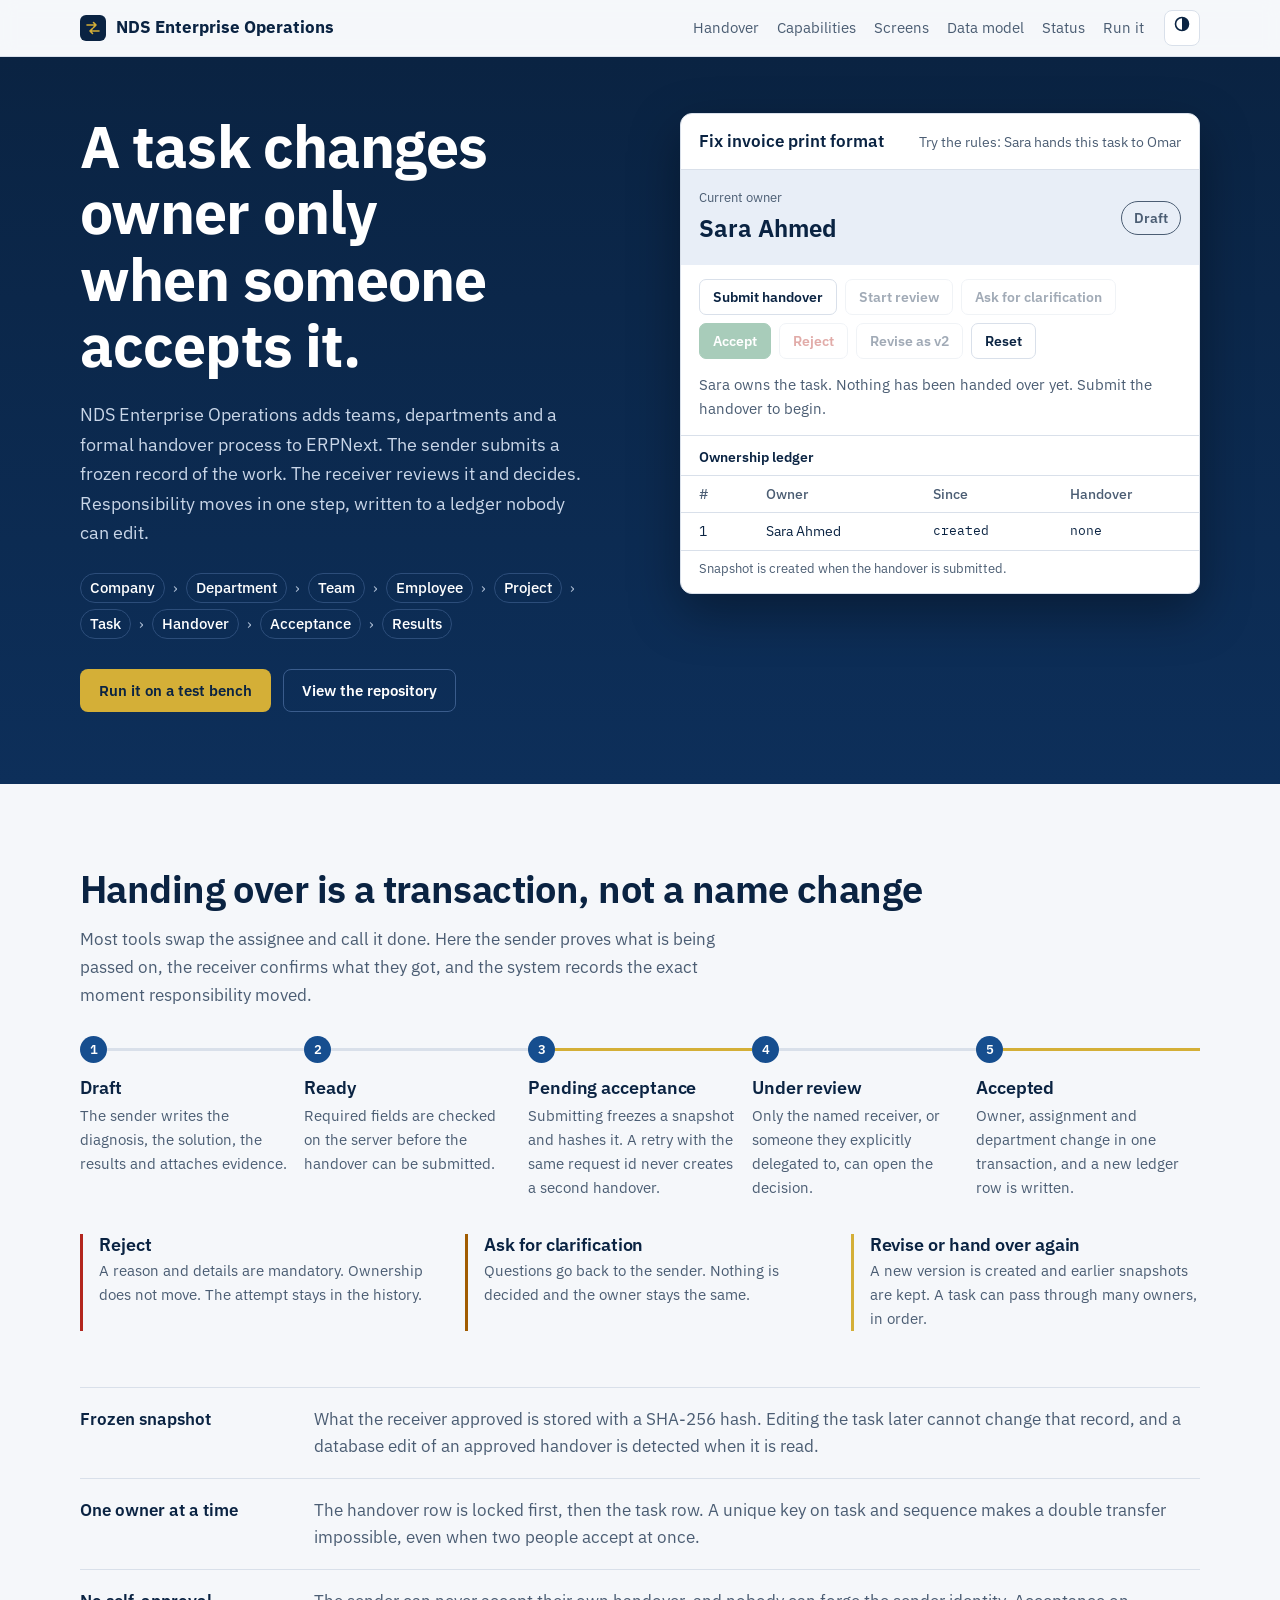
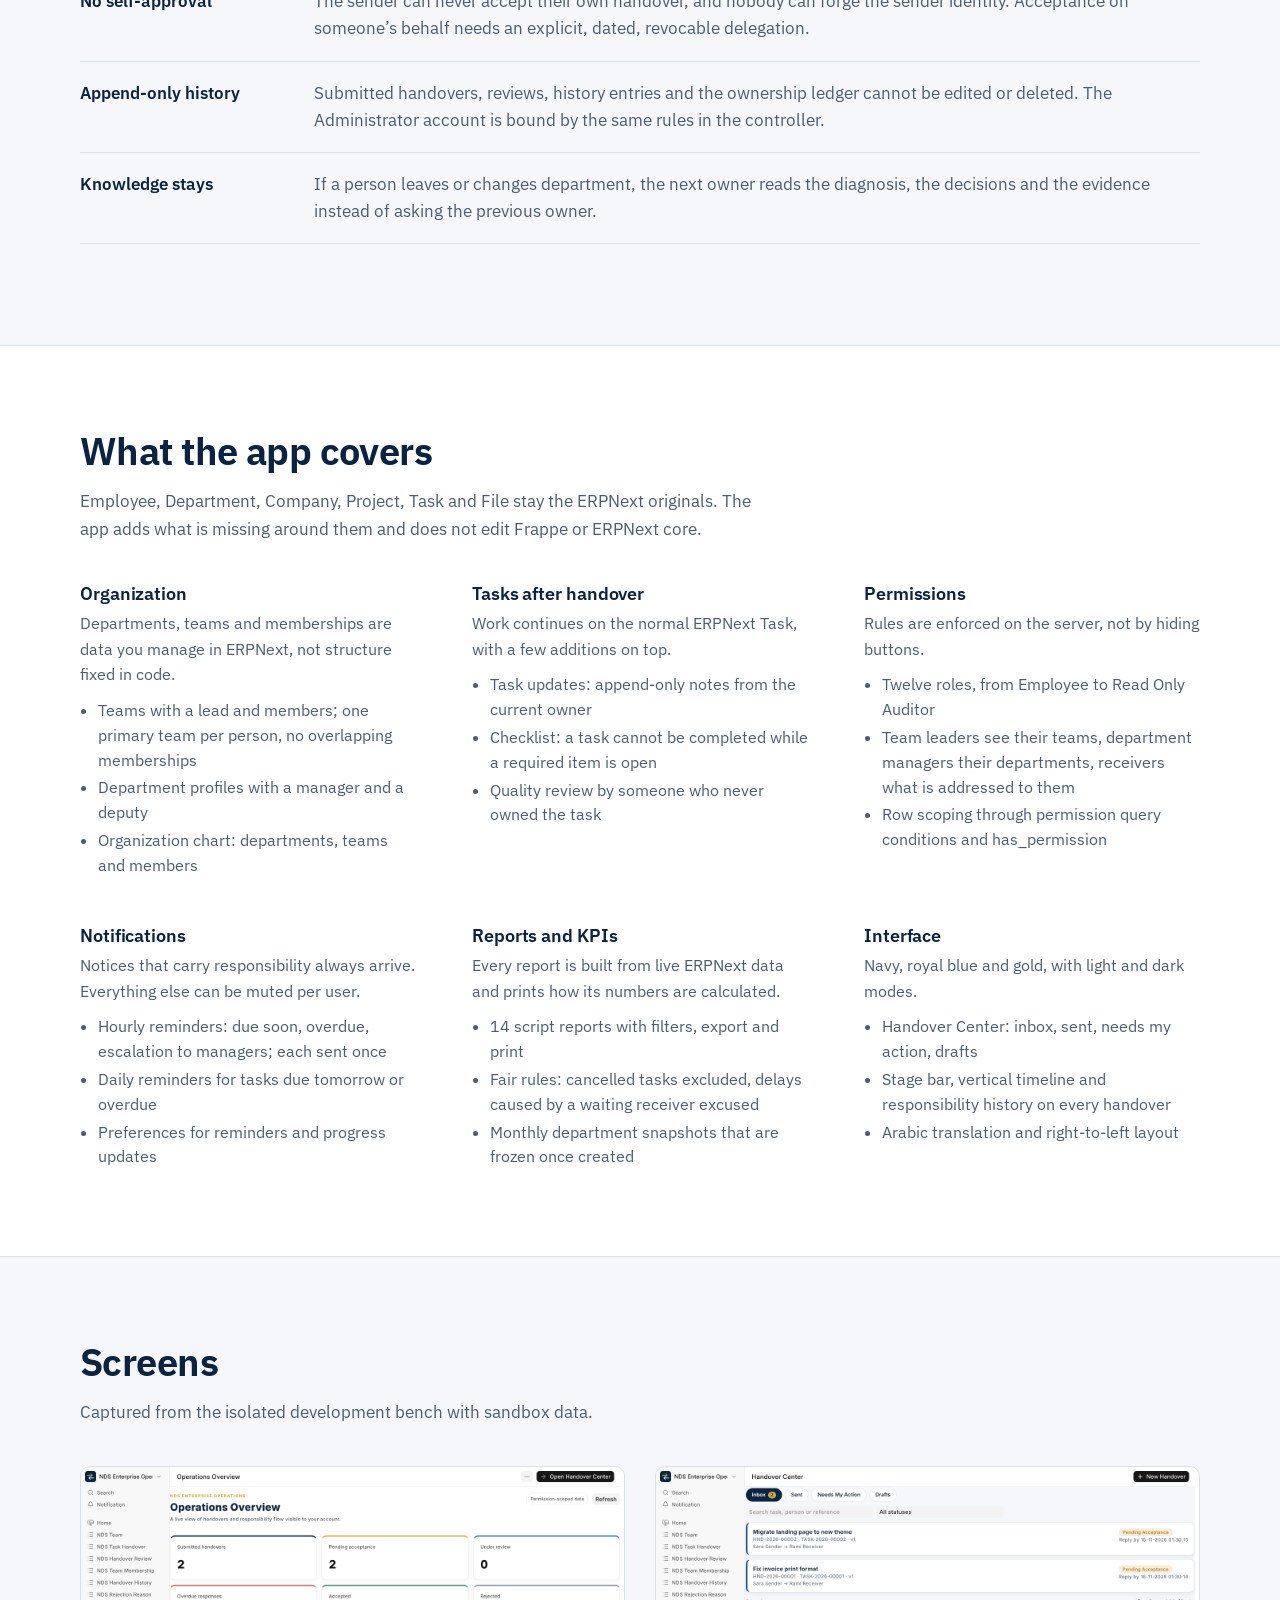
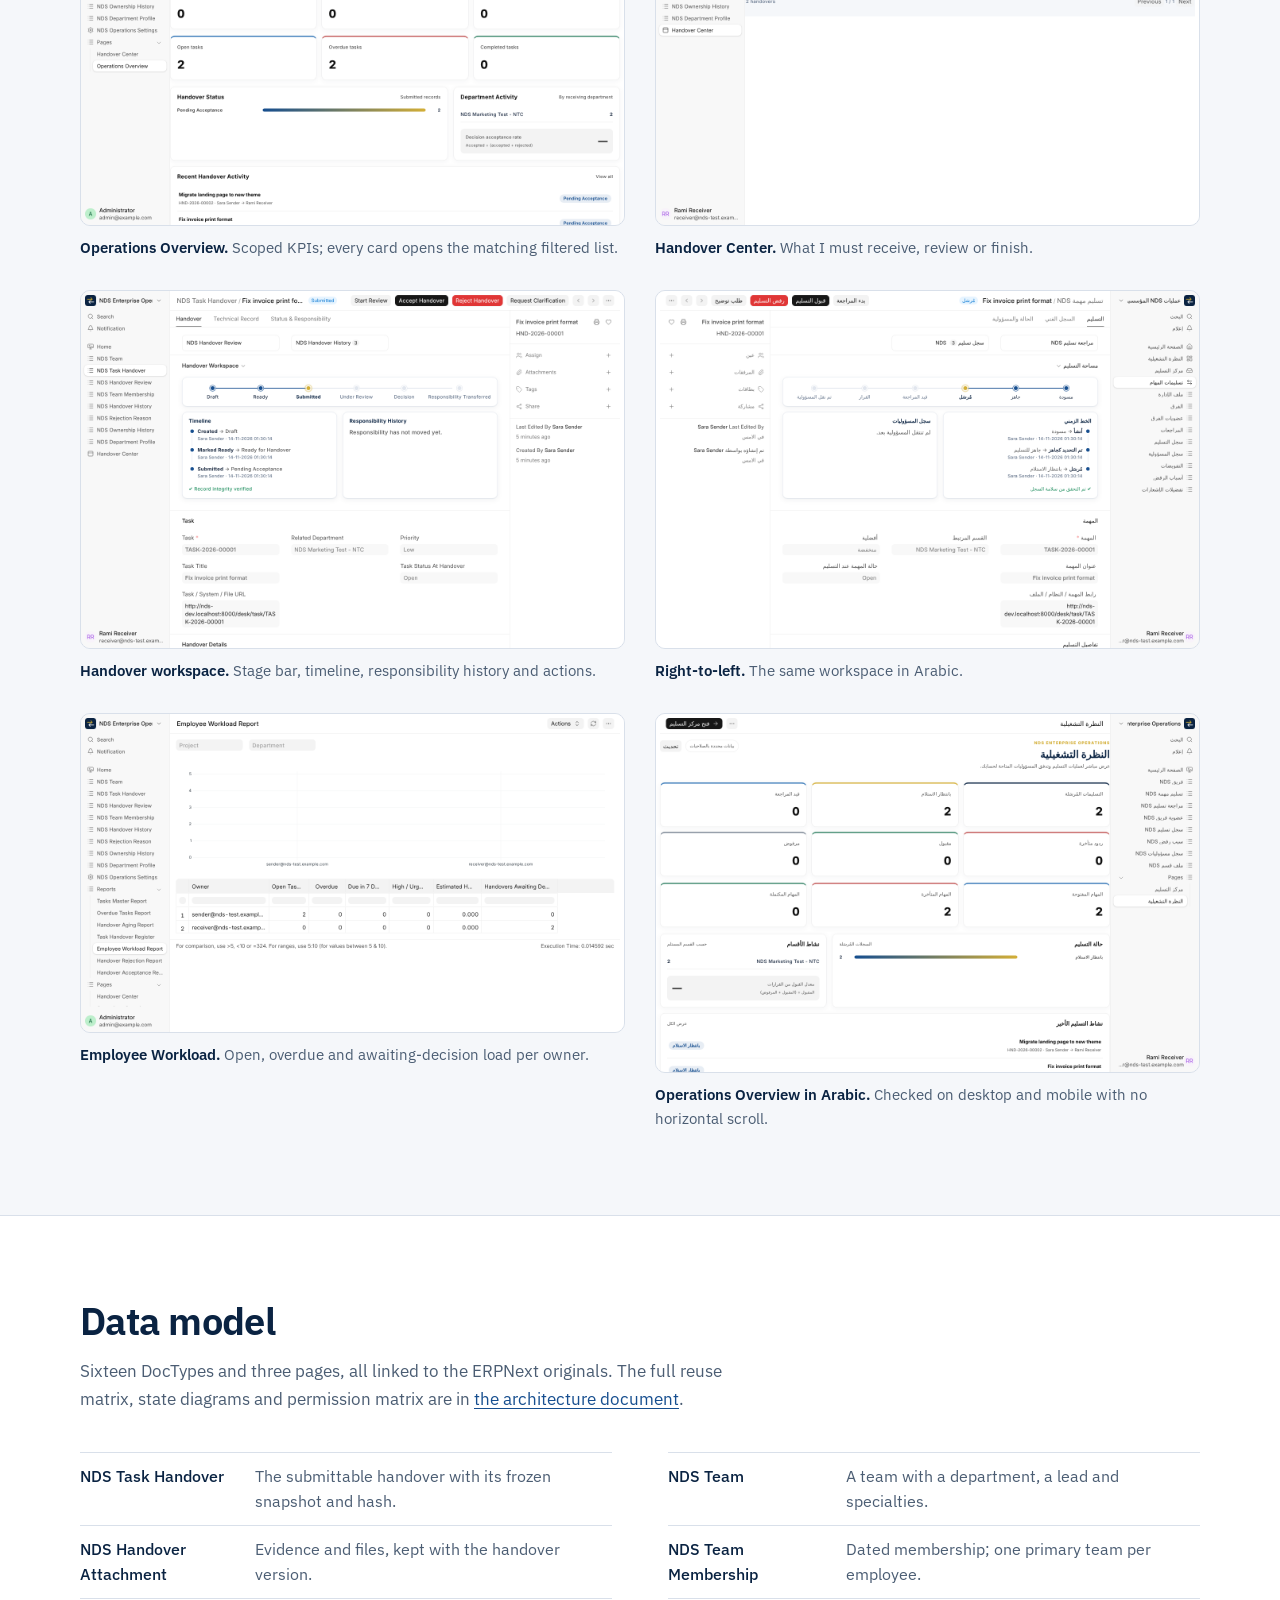
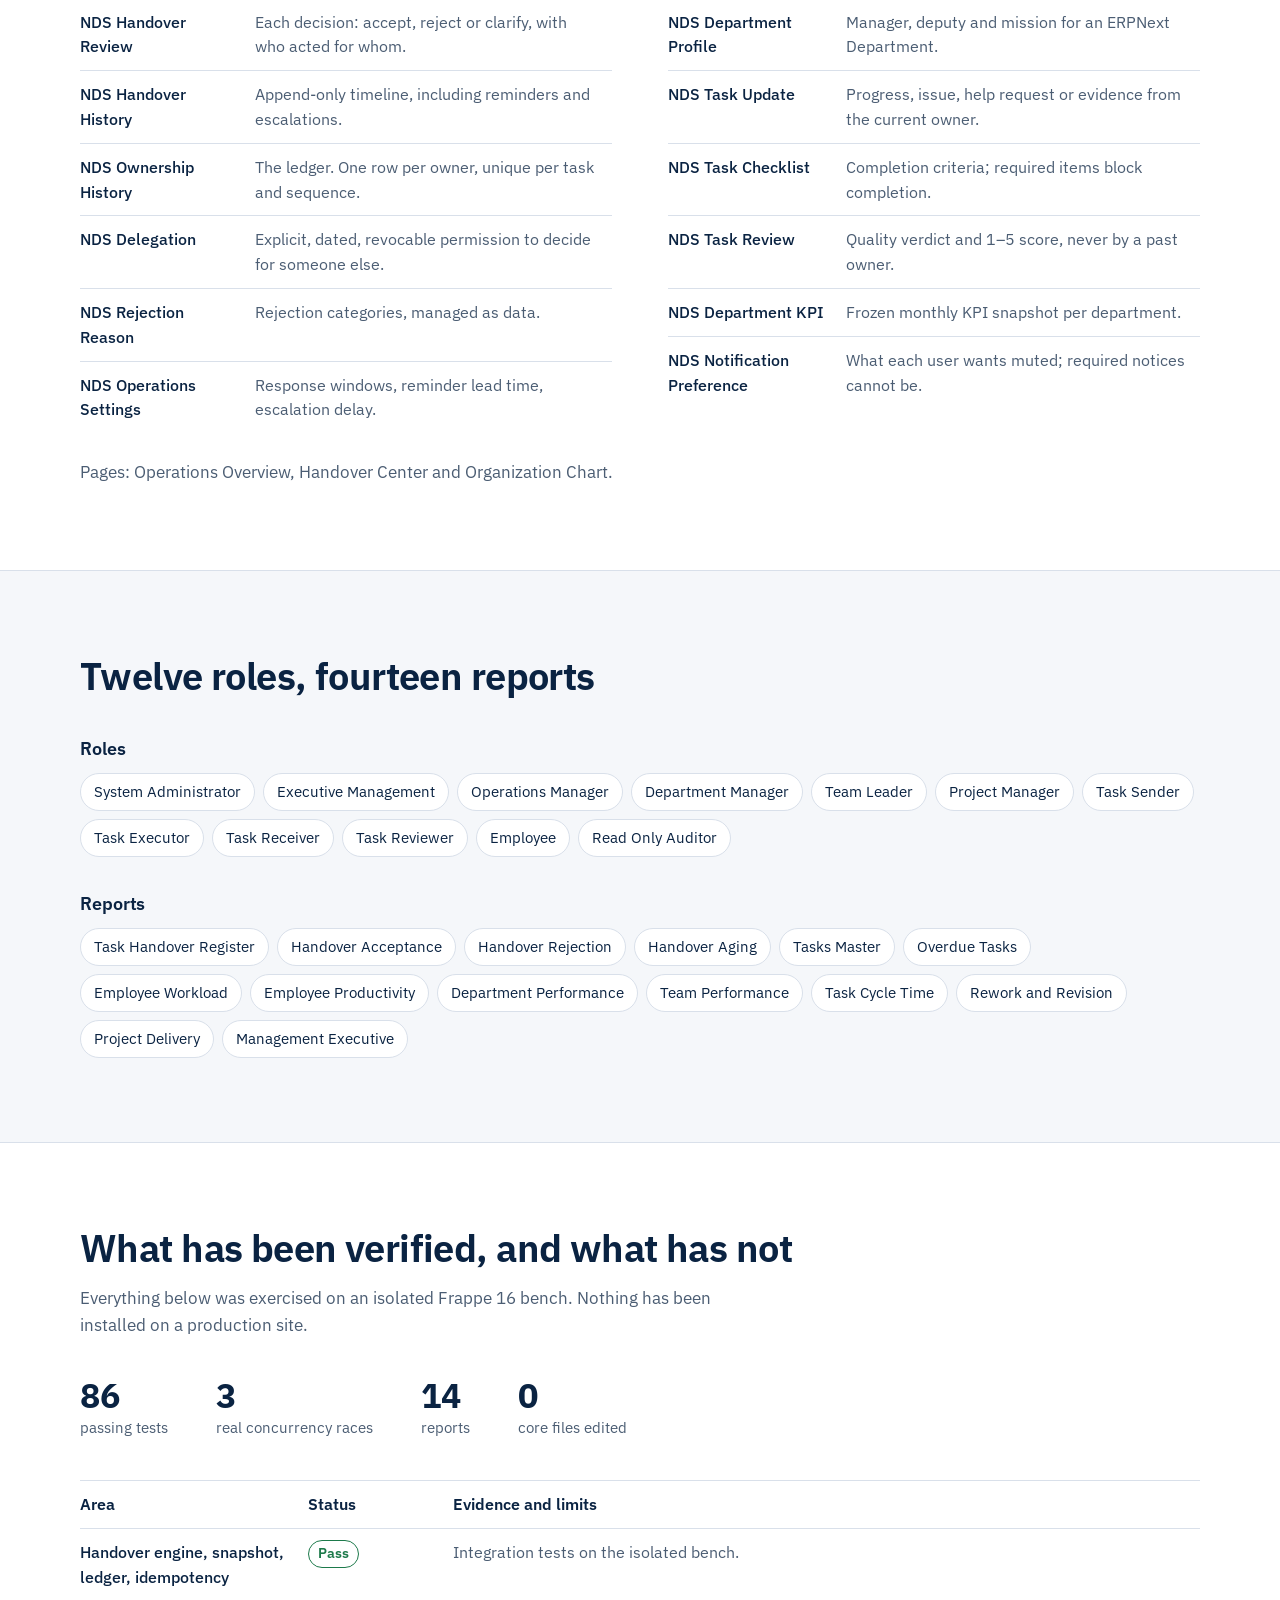
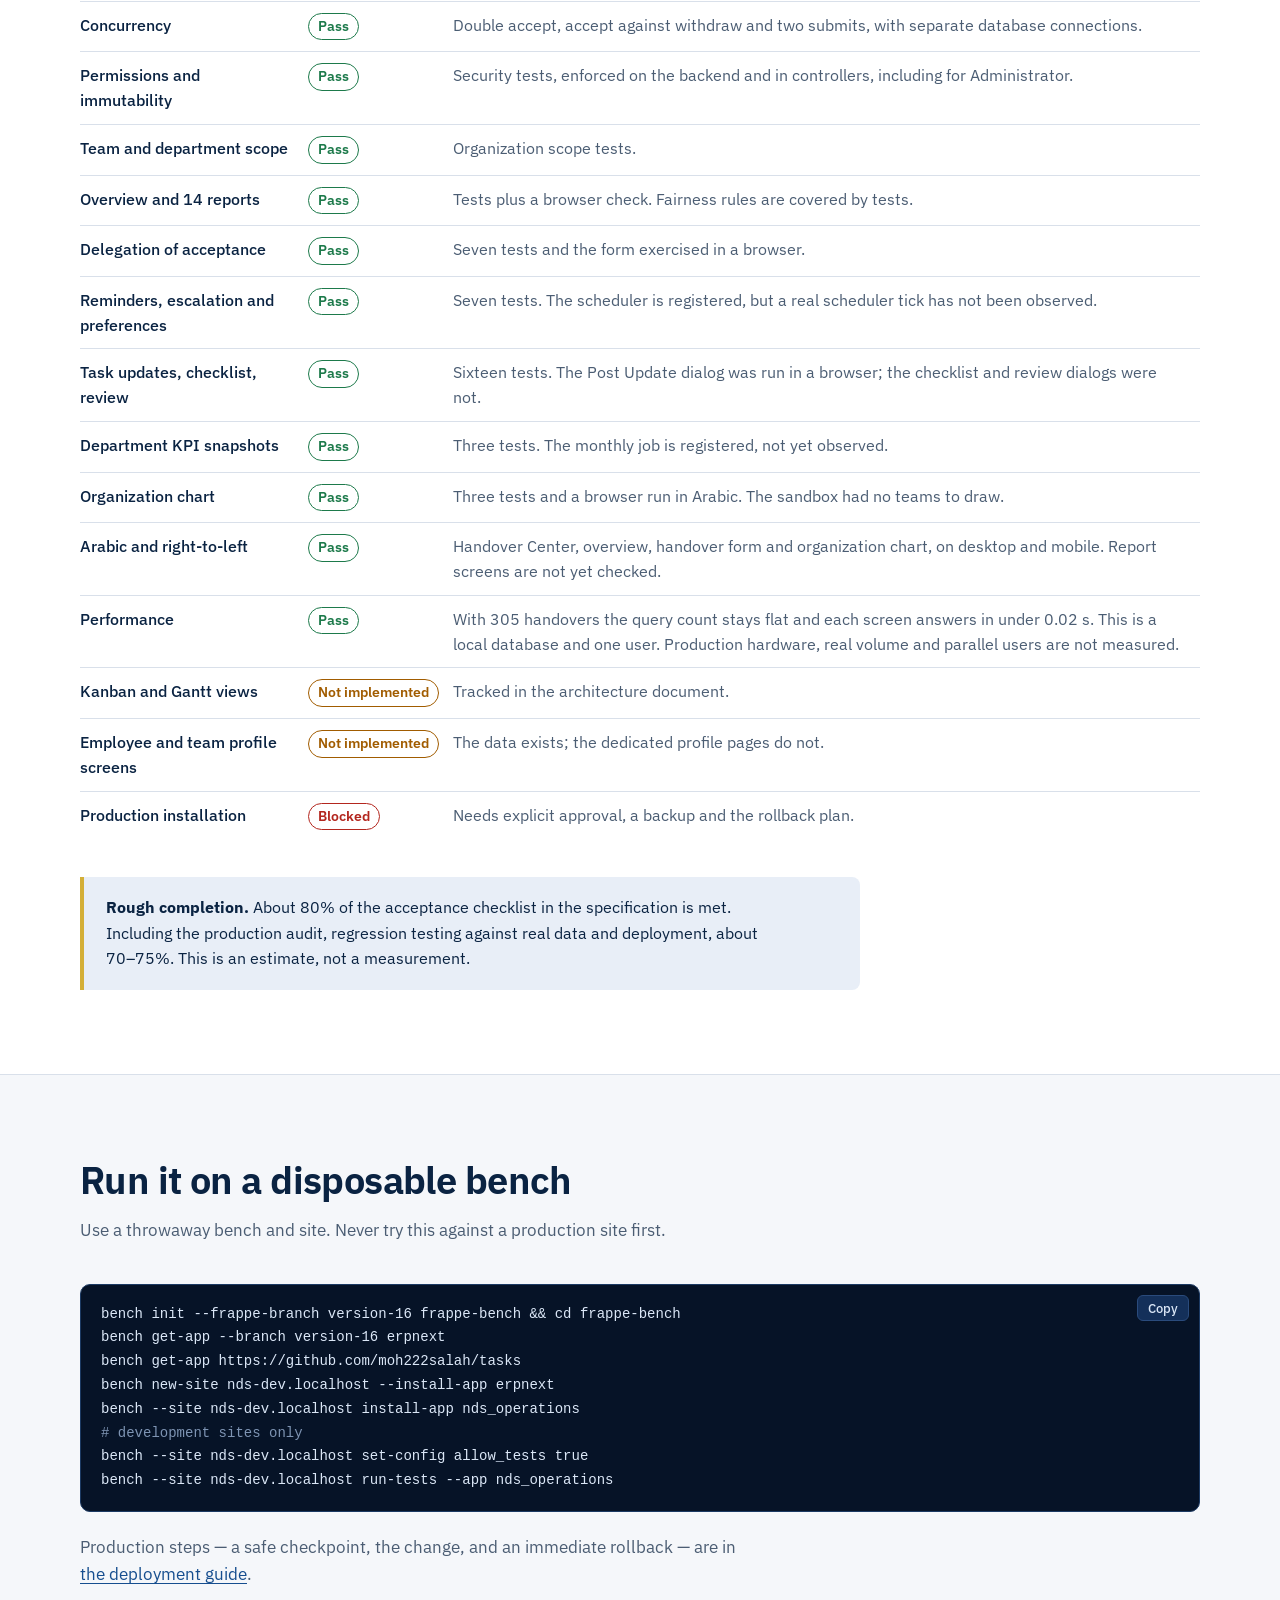
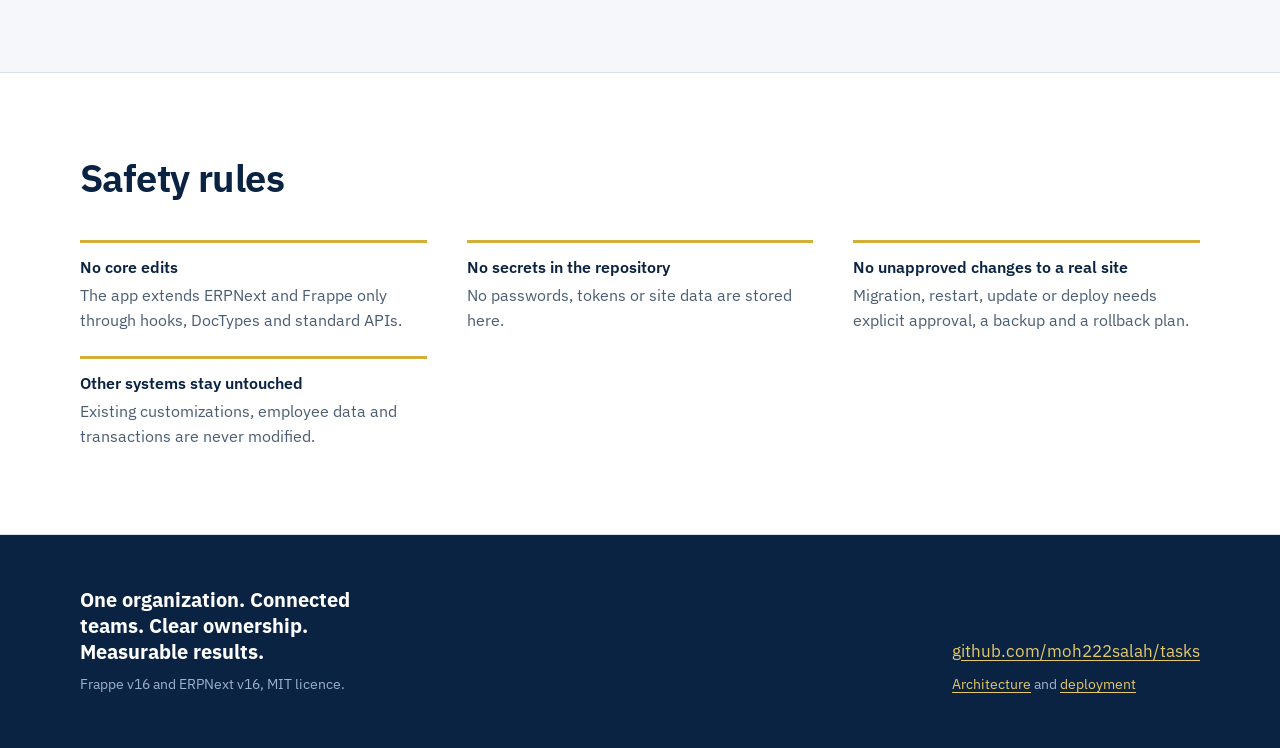
==== overview.html @ d25c35a1 "Rename index.html to overview.html" ====
<!doctype html>
<html lang="en" data-theme="auto">
<head>
<meta charset="utf-8">
<meta name="viewport" content="width=device-width, initial-scale=1">
<title>NDS Enterprise Operations — Task Handover &amp; Acceptance for ERPNext</title>
<meta name="description" content="A Frappe / ERPNext v16 app where a task changes owner only when the receiver accepts a frozen, documented handover. Teams, departments, reports and an append-only ownership ledger.">
<link rel="preconnect" href="https://fonts.googleapis.com">
<link rel="preconnect" href="https://fonts.gstatic.com" crossorigin>
<link href="https://fonts.googleapis.com/css2?family=IBM+Plex+Mono:wght@400;500&family=IBM+Plex+Sans:wght@400;500;600;700&display=swap" rel="stylesheet">
<style>
:root {
	--navy: #0a2342;
	--royal: #164e8f;
	--gold: #d4af37;
	--gold-ink: #7a5f0a;
	--bg: #f5f7fa;
	--surface: #ffffff;
	--ink: #0a2342;
	--muted: #4b5d73;
	--line: #d9e0ea;
	--ok: #1d7a4b;
	--warn: #a15c00;
	--bad: #b3261e;
	--wash: #e8eef7;
	--sans: "IBM Plex Sans", system-ui, -apple-system, "Segoe UI", Roboto, sans-serif;
	--mono: "IBM Plex Mono", ui-monospace, SFMono-Regular, Menlo, monospace;
}
:root[data-theme="dark"] {
	--bg: #07162b;
	--surface: #0d2a4d;
	--ink: #eaf0f8;
	--muted: #a8b7cb;
	--line: #1f3d66;
	--gold-ink: #e6c867;
	--ok: #5fcf95;
	--warn: #f0b45a;
	--bad: #ff8a80;
	--wash: #11335c;
}
@media (prefers-color-scheme: dark) {
	:root:not([data-theme="light"]) {
		--bg: #07162b;
		--surface: #0d2a4d;
		--ink: #eaf0f8;
		--muted: #a8b7cb;
		--line: #1f3d66;
		--gold-ink: #e6c867;
		--ok: #5fcf95;
		--warn: #f0b45a;
		--bad: #ff8a80;
		--wash: #11335c;
	}
}
* { box-sizing: border-box; }
html { scroll-behavior: smooth; }
body {
	margin: 0;
	background: var(--bg);
	color: var(--ink);
	font: 400 17px/1.6 var(--sans);
	-webkit-font-smoothing: antialiased;
}
a { color: var(--royal); text-underline-offset: 3px; }
@media (prefers-color-scheme: dark) { :root:not([data-theme="light"]) a { color: #8db8f0; } }
:root[data-theme="dark"] a { color: #8db8f0; }
:focus-visible { outline: 3px solid var(--gold); outline-offset: 3px; border-radius: 4px; }
.wrap { width: min(1120px, 100% - 32px); margin-inline: auto; }
h1, h2, h3 { line-height: 1.12; margin: 0; letter-spacing: -0.015em; }
h1 { font-size: clamp(2.2rem, 5vw, 3.7rem); font-weight: 700; text-wrap: balance; }
h2, h3 { text-wrap: balance; }
h2 { font-size: clamp(1.7rem, 3.2vw, 2.4rem); font-weight: 650; }
h3 { font-size: 1.15rem; font-weight: 600; letter-spacing: -0.005em; }
p { margin: 0; max-width: 68ch; }

/* top bar */
.top { position: sticky; top: 0; z-index: 20; background: color-mix(in srgb, var(--bg) 88%, transparent); backdrop-filter: blur(8px); border-bottom: 1px solid var(--line); }
.top .wrap { display: flex; align-items: center; gap: 20px; height: 56px; }
.brand { font-weight: 700; color: var(--ink); text-decoration: none; display: flex; align-items: center; gap: 10px; white-space: nowrap; }
.mark { width: 26px; height: 26px; border-radius: 6px; background: var(--navy); display: grid; place-items: center; }
.mark svg { width: 16px; height: 16px; }
nav { display: flex; gap: 18px; margin-inline-start: auto; font-size: 15px; overflow-x: auto; scrollbar-width: none; }
nav a { color: var(--muted); text-decoration: none; white-space: nowrap; padding: 6px 0; }
nav a:hover { color: var(--ink); }
.iconbtn { border: 1px solid var(--line); background: var(--surface); color: var(--ink); width: 36px; height: 36px; border-radius: 8px; cursor: pointer; font: inherit; flex: none; }

/* hero */
.hero { padding: 56px 0 72px; background: linear-gradient(180deg, var(--navy), #0d2f5a 100%); color: #eaf0f8; }
.hero .grid { display: grid; grid-template-columns: minmax(0, 1fr) minmax(0, 520px); gap: 48px; align-items: start; }
.hero h1 { color: #fff; max-width: 15ch; }
.hero p.lead { margin-top: 22px; font-size: 1.15rem; color: #c9d6e8; max-width: 46ch; }
.hero .chain { margin-top: 26px; font-size: 15px; color: #a9bad1; display: flex; flex-wrap: wrap; gap: 6px 8px; align-items: center; }
.hero .chain b { font-weight: 500; color: #fff; padding: 2px 9px; border: 1px solid #2c4d7a; border-radius: 999px; }
.cta { margin-top: 30px; display: flex; flex-wrap: wrap; gap: 12px; }
.btn { display: inline-flex; align-items: center; gap: 8px; padding: 11px 18px; border-radius: 8px; font: 600 15px var(--sans); text-decoration: none; border: 1px solid transparent; cursor: pointer; }
.btn.gold { background: var(--gold); color: var(--navy); }
.btn.gold:hover { background: #e2bf4d; }
.btn.ghost { color: #fff; border-color: #3a5c8c; background: transparent; }
.btn.ghost:hover { background: #12345f; }

/* interactive ledger */
.demo { background: var(--surface); color: var(--ink); border-radius: 12px; border: 1px solid var(--line); box-shadow: 0 18px 50px rgba(0, 0, 0, .35); overflow: hidden; }
.demo header { padding: 14px 18px; border-bottom: 1px solid var(--line); display: flex; justify-content: space-between; gap: 12px; align-items: baseline; flex-wrap: wrap; }
.demo header b { font-weight: 600; }
.demo header span { color: var(--muted); font-size: 14px; }
.owner { padding: 18px; display: flex; align-items: center; justify-content: space-between; gap: 16px; background: var(--wash); }
.owner small { display: block; color: var(--muted); font-size: 13px; }
.owner strong { font-size: 1.5rem; font-weight: 650; display: block; }
.owner.moved strong { animation: handoff 1.1s ease-out; }
@keyframes handoff { 0% { color: var(--gold-ink); transform: translateX(10px); opacity: .2; } 100% { transform: none; opacity: 1; } }
.state { font-size: 14px; font-weight: 600; padding: 5px 12px; border-radius: 999px; border: 1px solid currentColor; white-space: nowrap; }
.state.s-draft { color: var(--muted); }
.state.s-pending, .state.s-review, .state.s-clar { color: var(--warn); }
.state.s-accepted { color: var(--ok); }
.state.s-rejected { color: var(--bad); }
.actions { padding: 14px 18px 4px; display: flex; flex-wrap: wrap; gap: 8px; }
.actions button { font: 600 14px var(--sans); padding: 8px 13px; border-radius: 7px; border: 1px solid var(--line); background: var(--surface); color: var(--ink); cursor: pointer; }
.actions button:hover:not(:disabled) { border-color: var(--royal); }
.actions button:disabled { opacity: .38; cursor: not-allowed; }
.actions button.accept { background: var(--ok); border-color: var(--ok); color: #fff; }
.actions button.reject { color: var(--bad); }
.confirm { padding: 4px 18px 0; font-size: 14px; color: var(--muted); display: none; }
.confirm.on { display: block; }
.confirm label { display: block; padding: 2px 0; cursor: pointer; }
.say { padding: 10px 18px 14px; min-height: 3.6em; font-size: 15px; color: var(--muted); }
.say b { color: var(--ink); font-weight: 600; }
.ledger { width: 100%; border-collapse: collapse; font-size: 14px; }
.ledger caption { text-align: start; padding: 10px 18px 6px; font-weight: 600; font-size: 14px; border-top: 1px solid var(--line); }
.ledger th, .ledger td { text-align: start; padding: 7px 18px; border-top: 1px solid var(--line); }
.ledger th { font-weight: 500; color: var(--muted); }
.ledger td.m { font-family: var(--mono); font-size: 13px; }
.ledger tr.new td { background: color-mix(in srgb, var(--gold) 22%, transparent); }
.hash { padding: 8px 18px 14px; font-size: 13px; color: var(--muted); border-top: 1px solid var(--line); }
.hash code { font-family: var(--mono); color: var(--ink); }

/* sections */
section { padding: 84px 0; }
section.alt { background: var(--surface); border-block: 1px solid var(--line); }
.head { display: grid; gap: 14px; margin-bottom: 40px; }
.head p { color: var(--muted); font-size: 1.08rem; }

/* lifecycle */
.flow { display: grid; grid-template-columns: repeat(5, 1fr); gap: 0; counter-reset: s; margin: 0; padding: 0; list-style: none; }
.flow li { position: relative; padding: 18px 14px 0 0; border-top: 3px solid var(--line); }
.flow li::before { counter-increment: s; content: counter(s); position: absolute; top: -15px; inset-inline-start: 0; width: 27px; height: 27px; border-radius: 50%; background: var(--royal); color: #fff; font: 600 13px/27px var(--sans); text-align: center; }
.flow li.done { border-top-color: var(--gold); }
.flow li h3 { margin-top: 8px; }
.flow li p { color: var(--muted); font-size: 15px; margin-top: 6px; }
.returns { margin-top: 34px; display: grid; grid-template-columns: repeat(auto-fit, minmax(240px, 1fr)); gap: 18px 36px; }
.returns div { border-inline-start: 3px solid var(--line); padding-inline-start: 16px; }
.returns div.r { border-color: var(--bad); }
.returns div.c { border-color: var(--warn); }
.returns div.o { border-color: var(--gold); }
.returns p { color: var(--muted); font-size: 15px; margin-top: 4px; }

.rules { margin-top: 56px; display: grid; gap: 0; }
.rules div { display: grid; grid-template-columns: 210px 1fr; gap: 24px; padding: 18px 0; border-top: 1px solid var(--line); }
.rules div:last-child { border-bottom: 1px solid var(--line); }
.rules dt { font-weight: 600; }
.rules dd { margin: 0; color: var(--muted); }

/* capabilities */
.caps { display: grid; grid-template-columns: repeat(auto-fit, minmax(300px, 1fr)); gap: 44px 56px; }
.caps h3 { margin-bottom: 8px; }
.caps p { color: var(--muted); font-size: 16px; }
.caps ul { margin: 10px 0 0; padding-inline-start: 18px; color: var(--muted); font-size: 15.5px; }
.caps li { margin: 3px 0; }

/* screens */
.shots { display: grid; grid-template-columns: repeat(2, 1fr); gap: 30px; }
.shots figure { margin: 0; }
.shots img { width: 100%; height: auto; display: block; border: 1px solid var(--line); border-radius: 10px; background: var(--surface); }
.shots figcaption { margin-top: 10px; font-size: 15px; color: var(--muted); }
.shots figcaption b { color: var(--ink); font-weight: 600; }

/* tables */
.tbl { width: 100%; border-collapse: collapse; font-size: 15.5px; }
.tbl th, .tbl td { text-align: start; padding: 11px 14px 11px 0; border-top: 1px solid var(--line); vertical-align: top; }
.tbl th { font-weight: 600; white-space: nowrap; }
.tbl td { color: var(--muted); }
.tbl td:first-child { color: var(--ink); font-weight: 500; }
.tbl code, code.i { font-family: var(--mono); font-size: 13.5px; background: var(--wash); padding: 1px 6px; border-radius: 4px; color: var(--ink); }
.cols { columns: 2 340px; column-gap: 56px; }
.cols .tbl { break-inside: auto; }
.tag { font-weight: 600; font-size: 13.5px; padding: 2px 9px; border-radius: 999px; border: 1px solid currentColor; white-space: nowrap; display: inline-block; }
.tag.pass { color: var(--ok); }
.tag.no { color: var(--warn); }
.tag.blk { color: var(--bad); }

.pills { display: flex; flex-wrap: wrap; gap: 8px; margin: 0; padding: 0; list-style: none; }
.pills li { padding: 6px 13px; border: 1px solid var(--line); border-radius: 999px; background: var(--surface); font-size: 15px; }
section.alt .pills li { background: var(--bg); }

.figures { display: flex; flex-wrap: wrap; gap: 14px 48px; margin: 0 0 40px; }
.figures div { display: grid; }
.figures b { font-size: 2.1rem; line-height: 1; font-weight: 700; }
.figures span { color: var(--muted); font-size: 15px; margin-top: 4px; }

.honest { margin-top: 36px; padding: 18px 22px; border-inline-start: 4px solid var(--gold); background: var(--wash); border-radius: 0 8px 8px 0; max-width: 78ch; }
.honest p { font-size: 16px; }
.honest ul { margin: 8px 0 0; padding-inline-start: 20px; color: var(--muted); font-size: 15.5px; }

/* code */
.code { position: relative; background: #061327; color: #dbe7f7; border-radius: 10px; padding: 18px 20px; overflow-x: auto; font: 400 14px/1.7 var(--mono); border: 1px solid #1c3a63; }
.code pre { margin: 0; }
.code .cm { color: #7e94b3; }
.copy { position: absolute; top: 10px; inset-inline-end: 10px; font: 500 12.5px var(--sans); color: #dbe7f7; background: #14305a; border: 1px solid #2a4b7c; border-radius: 6px; padding: 4px 10px; cursor: pointer; }

.safety { display: grid; grid-template-columns: repeat(auto-fit, minmax(260px, 1fr)); gap: 22px 40px; margin: 0; padding: 0; list-style: none; }
.safety li { padding-top: 12px; border-top: 3px solid var(--gold); color: var(--muted); font-size: 16px; }
.safety b { color: var(--ink); display: block; font-weight: 600; margin-bottom: 2px; }

footer { background: var(--navy); color: #c9d6e8; padding: 52px 0; }
footer .wrap { display: flex; flex-wrap: wrap; gap: 24px 48px; justify-content: space-between; align-items: end; }
footer strong { color: #fff; font-size: 1.25rem; display: block; max-width: 24ch; line-height: 1.3; }
footer a { color: #e6c867; }
footer small { display: block; margin-top: 8px; color: #9fb2cc; }

@media (max-width: 920px) {
	.hero .grid { grid-template-columns: 1fr; gap: 36px; }
	.hero h1 { max-width: 20ch; }
	.flow { grid-template-columns: 1fr; gap: 28px; }
	.flow li { padding-bottom: 6px; }
	.shots { grid-template-columns: 1fr; }
	.rules div { grid-template-columns: 1fr; gap: 4px; }
	section { padding: 60px 0; }
}
@media (max-width: 640px) {
	nav { display: none; }
	.iconbtn { margin-inline-start: auto; }
	.tbl.stack thead { display: none; }
	.tbl.stack tr, .tbl.stack td { display: block; }
	.tbl.stack tr { padding: 12px 0; border-top: 1px solid var(--line); }
	.tbl.stack td { border: 0; padding: 2px 0; }
}
@media (prefers-reduced-motion: reduce) {
	html { scroll-behavior: auto; }
	.owner.moved strong { animation: none; }
}
</style>
</head>
<body>

<div class="top">
	<div class="wrap">
		<a class="brand" href="#top" aria-label="NDS Enterprise Operations">
			<span class="mark" aria-hidden="true"><svg viewBox="0 0 16 16" fill="none"><path d="M2 5h9m0 0L8.5 2.5M11 5 8.5 7.5M14 11H5m0 0 2.5-2.5M5 11l2.5 2.5" stroke="#d4af37" stroke-width="1.6" stroke-linecap="round" stroke-linejoin="round"/></svg></span>
			NDS Enterprise Operations
		</a>
		<nav aria-label="Sections">
			<a href="#handover">Handover</a>
			<a href="#capabilities">Capabilities</a>
			<a href="#screens">Screens</a>
			<a href="#model">Data model</a>
			<a href="#status">Status</a>
			<a href="#run">Run it</a>
		</nav>
		<button class="iconbtn" id="theme" type="button" aria-label="Switch colour theme" title="Switch colour theme"><svg width="18" height="18" viewBox="0 0 18 18" aria-hidden="true"><circle cx="9" cy="9" r="6.5" fill="none" stroke="currentColor" stroke-width="1.6"/><path d="M9 2.5a6.5 6.5 0 0 1 0 13z" fill="currentColor"/></svg></button>
	</div>
</div>

<main id="top">

<!-- HERO -->
<div class="hero">
	<div class="wrap grid">
		<div>
			<h1>A task changes owner only when someone accepts it.</h1>
			<p class="lead">NDS Enterprise Operations adds teams, departments and a formal handover process to ERPNext. The sender submits a frozen record of the work. The receiver reviews it and decides. Responsibility moves in one step, written to a ledger nobody can edit.</p>
			<div class="chain" aria-label="Data chain">
				<b>Company</b>›<b>Department</b>›<b>Team</b>›<b>Employee</b>›<b>Project</b>›<b>Task</b>›<b>Handover</b>›<b>Acceptance</b>›<b>Results</b>
			</div>
			<div class="cta">
				<a class="btn gold" href="#run">Run it on a test bench</a>
				<a class="btn ghost" href="https://github.com/moh222salah/tasks">View the repository</a>
			</div>
		</div>

		<!-- the one interactive moment: a handover you can try -->
		<div class="demo" id="demo" aria-labelledby="demo-title">
			<header>
				<b id="demo-title">Fix invoice print format</b>
				<span>Try the rules: Sara hands this task to Omar</span>
			</header>
			<div class="owner" id="ownerBox">
				<div><small>Current owner</small><strong id="owner">Sara Ahmed</strong></div>
				<span class="state s-draft" id="state">Draft</span>
			</div>
			<div class="actions" id="actions">
				<button type="button" data-do="submit">Submit handover</button>
				<button type="button" data-do="review">Start review</button>
				<button type="button" data-do="clarify">Ask for clarification</button>
				<button type="button" data-do="accept" class="accept">Accept</button>
				<button type="button" data-do="reject" class="reject">Reject</button>
				<button type="button" data-do="revise">Revise as v2</button>
				<button type="button" data-do="reset">Reset</button>
			</div>
			<div class="confirm" id="confirm">
				<label><input type="checkbox"> I read the task details</label>
				<label><input type="checkbox"> I received the attachments</label>
				<label><input type="checkbox"> I understand the responsibilities</label>
			</div>
			<p class="say" id="say" role="status" aria-live="polite"></p>
			<table class="ledger">
				<caption>Ownership ledger</caption>
				<thead><tr><th scope="col">#</th><th scope="col">Owner</th><th scope="col">Since</th><th scope="col">Handover</th></tr></thead>
				<tbody id="rows"></tbody>
			</table>
			<div class="hash" id="hash">Snapshot is created when the handover is submitted.</div>
		</div>
	</div>
</div>

<!-- HANDOVER -->
<section id="handover">
	<div class="wrap">
		<div class="head">
			<h2>Handing over is a transaction, not a name change</h2>
			<p>Most tools swap the assignee and call it done. Here the sender proves what is being passed on, the receiver confirms what they got, and the system records the exact moment responsibility moved.</p>
		</div>

		<ol class="flow">
			<li><h3>Draft</h3><p>The sender writes the diagnosis, the solution, the results and attaches evidence.</p></li>
			<li><h3>Ready</h3><p>Required fields are checked on the server before the handover can be submitted.</p></li>
			<li class="done"><h3>Pending acceptance</h3><p>Submitting freezes a snapshot and hashes it. A retry with the same request id never creates a second handover.</p></li>
			<li><h3>Under review</h3><p>Only the named receiver, or someone they explicitly delegated to, can open the decision.</p></li>
			<li class="done"><h3>Accepted</h3><p>Owner, assignment and department change in one transaction, and a new ledger row is written.</p></li>
		</ol>

		<div class="returns">
			<div class="r"><h3>Reject</h3><p>A reason and details are mandatory. Ownership does not move. The attempt stays in the history.</p></div>
			<div class="c"><h3>Ask for clarification</h3><p>Questions go back to the sender. Nothing is decided and the owner stays the same.</p></div>
			<div class="o"><h3>Revise or hand over again</h3><p>A new version is created and earlier snapshots are kept. A task can pass through many owners, in order.</p></div>
		</div>

		<dl class="rules">
			<div><dt>Frozen snapshot</dt><dd>What the receiver approved is stored with a SHA-256 hash. Editing the task later cannot change that record, and a database edit of an approved handover is detected when it is read.</dd></div>
			<div><dt>One owner at a time</dt><dd>The handover row is locked first, then the task row. A unique key on task and sequence makes a double transfer impossible, even when two people accept at once.</dd></div>
			<div><dt>No self-approval</dt><dd>The sender can never accept their own handover, and nobody can forge the sender identity. Acceptance on someone’s behalf needs an explicit, dated, revocable delegation.</dd></div>
			<div><dt>Append-only history</dt><dd>Submitted handovers, reviews, history entries and the ownership ledger cannot be edited or deleted. The Administrator account is bound by the same rules in the controller.</dd></div>
			<div><dt>Knowledge stays</dt><dd>If a person leaves or changes department, the next owner reads the diagnosis, the decisions and the evidence instead of asking the previous owner.</dd></div>
		</dl>
	</div>
</section>

<!-- CAPABILITIES -->
<section class="alt" id="capabilities">
	<div class="wrap">
		<div class="head">
			<h2>What the app covers</h2>
			<p>Employee, Department, Company, Project, Task and File stay the ERPNext originals. The app adds what is missing around them and does not edit Frappe or ERPNext core.</p>
		</div>
		<div class="caps">
			<div>
				<h3>Organization</h3>
				<p>Departments, teams and memberships are data you manage in ERPNext, not structure fixed in code.</p>
				<ul>
					<li>Teams with a lead and members; one primary team per person, no overlapping memberships</li>
					<li>Department profiles with a manager and a deputy</li>
					<li>Organization chart: departments, teams and members</li>
				</ul>
			</div>
			<div>
				<h3>Tasks after handover</h3>
				<p>Work continues on the normal ERPNext Task, with a few additions on top.</p>
				<ul>
					<li>Task updates: append-only notes from the current owner</li>
					<li>Checklist: a task cannot be completed while a required item is open</li>
					<li>Quality review by someone who never owned the task</li>
				</ul>
			</div>
			<div>
				<h3>Permissions</h3>
				<p>Rules are enforced on the server, not by hiding buttons.</p>
				<ul>
					<li>Twelve roles, from Employee to Read Only Auditor</li>
					<li>Team leaders see their teams, department managers their departments, receivers what is addressed to them</li>
					<li>Row scoping through permission query conditions and has_permission</li>
				</ul>
			</div>
			<div>
				<h3>Notifications</h3>
				<p>Notices that carry responsibility always arrive. Everything else can be muted per user.</p>
				<ul>
					<li>Hourly reminders: due soon, overdue, escalation to managers; each sent once</li>
					<li>Daily reminders for tasks due tomorrow or overdue</li>
					<li>Preferences for reminders and progress updates</li>
				</ul>
			</div>
			<div>
				<h3>Reports and KPIs</h3>
				<p>Every report is built from live ERPNext data and prints how its numbers are calculated.</p>
				<ul>
					<li>14 script reports with filters, export and print</li>
					<li>Fair rules: cancelled tasks excluded, delays caused by a waiting receiver excused</li>
					<li>Monthly department snapshots that are frozen once created</li>
				</ul>
			</div>
			<div>
				<h3>Interface</h3>
				<p>Navy, royal blue and gold, with light and dark modes.</p>
				<ul>
					<li>Handover Center: inbox, sent, needs my action, drafts</li>
					<li>Stage bar, vertical timeline and responsibility history on every handover</li>
					<li>Arabic translation and right-to-left layout</li>
				</ul>
			</div>
		</div>
	</div>
</section>

<!-- SCREENS -->
<section id="screens">
	<div class="wrap">
		<div class="head">
			<h2>Screens</h2>
			<p>Captured from the isolated development bench with sandbox data.</p>
		</div>
		<div class="shots">
			<figure><img src="docs/screenshots/operations-overview.png" alt="Operations Overview with scoped KPIs, status distribution and department activity" loading="lazy"><figcaption><b>Operations Overview.</b> Scoped KPIs; every card opens the matching filtered list.</figcaption></figure>
			<figure><img src="docs/screenshots/handover-center.png" alt="Handover Center with inbox, sent, needs my action and drafts" loading="lazy"><figcaption><b>Handover Center.</b> What I must receive, review or finish.</figcaption></figure>
			<figure><img src="docs/screenshots/handover-form.png" alt="Handover workspace with stage bar, timeline and actions" loading="lazy"><figcaption><b>Handover workspace.</b> Stage bar, timeline, responsibility history and actions.</figcaption></figure>
			<figure><img src="docs/screenshots/handover-form-rtl.png" alt="The handover workspace in Arabic, laid out right to left" loading="lazy"><figcaption><b>Right-to-left.</b> The same workspace in Arabic.</figcaption></figure>
			<figure><img src="docs/screenshots/report-workload.png" alt="Employee Workload report" loading="lazy"><figcaption><b>Employee Workload.</b> Open, overdue and awaiting-decision load per owner.</figcaption></figure>
			<figure><img src="docs/screenshots/operations-overview-ar-rtl.png" alt="Operations Overview in Arabic, right to left" loading="lazy"><figcaption><b>Operations Overview in Arabic.</b> Checked on desktop and mobile with no horizontal scroll.</figcaption></figure>
		</div>
	</div>
</section>

<!-- MODEL -->
<section class="alt" id="model">
	<div class="wrap">
		<div class="head">
			<h2>Data model</h2>
			<p>Sixteen DocTypes and three pages, all linked to the ERPNext originals. The full reuse matrix, state diagrams and permission matrix are in <a href="https://github.com/moh222salah/tasks/blob/main/docs/ARCHITECTURE.md">the architecture document</a>.</p>
		</div>
		<div class="cols">
			<table class="tbl">
				<tbody>
					<tr><td>NDS Task Handover</td><td>The submittable handover with its frozen snapshot and hash.</td></tr>
					<tr><td>NDS Handover Attachment</td><td>Evidence and files, kept with the handover version.</td></tr>
					<tr><td>NDS Handover Review</td><td>Each decision: accept, reject or clarify, with who acted for whom.</td></tr>
					<tr><td>NDS Handover History</td><td>Append-only timeline, including reminders and escalations.</td></tr>
					<tr><td>NDS Ownership History</td><td>The ledger. One row per owner, unique per task and sequence.</td></tr>
					<tr><td>NDS Delegation</td><td>Explicit, dated, revocable permission to decide for someone else.</td></tr>
					<tr><td>NDS Rejection Reason</td><td>Rejection categories, managed as data.</td></tr>
					<tr><td>NDS Operations Settings</td><td>Response windows, reminder lead time, escalation delay.</td></tr>
				</tbody>
			</table>
			<table class="tbl">
				<tbody>
					<tr><td>NDS Team</td><td>A team with a department, a lead and specialties.</td></tr>
					<tr><td>NDS Team Membership</td><td>Dated membership; one primary team per employee.</td></tr>
					<tr><td>NDS Department Profile</td><td>Manager, deputy and mission for an ERPNext Department.</td></tr>
					<tr><td>NDS Task Update</td><td>Progress, issue, help request or evidence from the current owner.</td></tr>
					<tr><td>NDS Task Checklist</td><td>Completion criteria; required items block completion.</td></tr>
					<tr><td>NDS Task Review</td><td>Quality verdict and 1–5 score, never by a past owner.</td></tr>
					<tr><td>NDS Department KPI</td><td>Frozen monthly KPI snapshot per department.</td></tr>
					<tr><td>NDS Notification Preference</td><td>What each user wants muted; required notices cannot be.</td></tr>
				</tbody>
			</table>
		</div>
		<p style="margin-top:26px;color:var(--muted)">Pages: Operations Overview, Handover Center and Organization Chart.</p>
	</div>
</section>

<!-- ROLES + REPORTS -->
<section id="roles">
	<div class="wrap">
		<div class="head">
			<h2>Twelve roles, fourteen reports</h2>
		</div>
		<h3 style="margin-bottom:14px">Roles</h3>
		<ul class="pills">
			<li>System Administrator</li><li>Executive Management</li><li>Operations Manager</li><li>Department Manager</li><li>Team Leader</li><li>Project Manager</li><li>Task Sender</li><li>Task Executor</li><li>Task Receiver</li><li>Task Reviewer</li><li>Employee</li><li>Read Only Auditor</li>
		</ul>
		<h3 style="margin:36px 0 14px">Reports</h3>
		<ul class="pills">
			<li>Task Handover Register</li><li>Handover Acceptance</li><li>Handover Rejection</li><li>Handover Aging</li><li>Tasks Master</li><li>Overdue Tasks</li><li>Employee Workload</li><li>Employee Productivity</li><li>Department Performance</li><li>Team Performance</li><li>Task Cycle Time</li><li>Rework and Revision</li><li>Project Delivery</li><li>Management Executive</li>
		</ul>
	</div>
</section>

<!-- STATUS -->
<section class="alt" id="status">
	<div class="wrap">
		<div class="head">
			<h2>What has been verified, and what has not</h2>
			<p>Everything below was exercised on an isolated Frappe 16 bench. Nothing has been installed on a production site.</p>
		</div>
		<div class="figures">
			<div><b>86</b><span>passing tests</span></div>
			<div><b>3</b><span>real concurrency races</span></div>
			<div><b>14</b><span>reports</span></div>
			<div><b>0</b><span>core files edited</span></div>
		</div>
		<table class="tbl stack">
			<thead><tr><th scope="col">Area</th><th scope="col">Status</th><th scope="col">Evidence and limits</th></tr></thead>
			<tbody>
				<tr><td>Handover engine, snapshot, ledger, idempotency</td><td><span class="tag pass">Pass</span></td><td>Integration tests on the isolated bench.</td></tr>
				<tr><td>Concurrency</td><td><span class="tag pass">Pass</span></td><td>Double accept, accept against withdraw and two submits, with separate database connections.</td></tr>
				<tr><td>Permissions and immutability</td><td><span class="tag pass">Pass</span></td><td>Security tests, enforced on the backend and in controllers, including for Administrator.</td></tr>
				<tr><td>Team and department scope</td><td><span class="tag pass">Pass</span></td><td>Organization scope tests.</td></tr>
				<tr><td>Overview and 14 reports</td><td><span class="tag pass">Pass</span></td><td>Tests plus a browser check. Fairness rules are covered by tests.</td></tr>
				<tr><td>Delegation of acceptance</td><td><span class="tag pass">Pass</span></td><td>Seven tests and the form exercised in a browser.</td></tr>
				<tr><td>Reminders, escalation and preferences</td><td><span class="tag pass">Pass</span></td><td>Seven tests. The scheduler is registered, but a real scheduler tick has not been observed.</td></tr>
				<tr><td>Task updates, checklist, review</td><td><span class="tag pass">Pass</span></td><td>Sixteen tests. The Post Update dialog was run in a browser; the checklist and review dialogs were not.</td></tr>
				<tr><td>Department KPI snapshots</td><td><span class="tag pass">Pass</span></td><td>Three tests. The monthly job is registered, not yet observed.</td></tr>
				<tr><td>Organization chart</td><td><span class="tag pass">Pass</span></td><td>Three tests and a browser run in Arabic. The sandbox had no teams to draw.</td></tr>
				<tr><td>Arabic and right-to-left</td><td><span class="tag pass">Pass</span></td><td>Handover Center, overview, handover form and organization chart, on desktop and mobile. Report screens are not yet checked.</td></tr>
				<tr><td>Performance</td><td><span class="tag pass">Pass</span></td><td>With 305 handovers the query count stays flat and each screen answers in under 0.02 s. This is a local database and one user. Production hardware, real volume and parallel users are not measured.</td></tr>
				<tr><td>Kanban and Gantt views</td><td><span class="tag no">Not implemented</span></td><td>Tracked in the architecture document.</td></tr>
				<tr><td>Employee and team profile screens</td><td><span class="tag no">Not implemented</span></td><td>The data exists; the dedicated profile pages do not.</td></tr>
				<tr><td>Production installation</td><td><span class="tag blk">Blocked</span></td><td>Needs explicit approval, a backup and the rollback plan.</td></tr>
			</tbody>
		</table>
		<div class="honest">
			<p><b>Rough completion.</b> About 80% of the acceptance checklist in the specification is met. Including the production audit, regression testing against real data and deployment, about 70–75%. This is an estimate, not a measurement.</p>
		</div>
	</div>
</section>

<!-- RUN -->
<section id="run">
	<div class="wrap">
		<div class="head">
			<h2>Run it on a disposable bench</h2>
			<p>Use a throwaway bench and site. Never try this against a production site first.</p>
		</div>
		<div class="code">
			<button class="copy" type="button" data-copy="run">Copy</button>
<pre id="run-code">bench init --frappe-branch version-16 frappe-bench &amp;&amp; cd frappe-bench
bench get-app --branch version-16 erpnext
bench get-app https://github.com/moh222salah/tasks
bench new-site nds-dev.localhost --install-app erpnext
bench --site nds-dev.localhost install-app nds_operations
<span class="cm"># development sites only</span>
bench --site nds-dev.localhost set-config allow_tests true
bench --site nds-dev.localhost run-tests --app nds_operations</pre>
		</div>
		<p style="margin-top:22px;color:var(--muted)">Production steps — a safe checkpoint, the change, and an immediate rollback — are in <a href="https://github.com/moh222salah/tasks/blob/main/docs/DEPLOYMENT.md">the deployment guide</a>.</p>
	</div>
</section>

<!-- SAFETY -->
<section class="alt" id="safety">
	<div class="wrap">
		<div class="head"><h2>Safety rules</h2></div>
		<ul class="safety">
			<li><b>No core edits</b>The app extends ERPNext and Frappe only through hooks, DocTypes and standard APIs.</li>
			<li><b>No secrets in the repository</b>No passwords, tokens or site data are stored here.</li>
			<li><b>No unapproved changes to a real site</b>Migration, restart, update or deploy needs explicit approval, a backup and a rollback plan.</li>
			<li><b>Other systems stay untouched</b>Existing customizations, employee data and transactions are never modified.</li>
		</ul>
	</div>
</section>

</main>

<footer>
	<div class="wrap">
		<div>
			<strong>One organization. Connected teams. Clear ownership. Measurable results.</strong>
			<small>Frappe v16 and ERPNext v16, MIT licence.</small>
		</div>
		<div>
			<a href="https://github.com/moh222salah/tasks">github.com/moh222salah/tasks</a>
			<small><a href="https://github.com/moh222salah/tasks/blob/main/docs/ARCHITECTURE.md">Architecture</a> and <a href="https://github.com/moh222salah/tasks/blob/main/docs/DEPLOYMENT.md">deployment</a></small>
		</div>
	</div>
</footer>

<script>
(function () {
	/* theme toggle, remembered when storage is available */
	var root = document.documentElement;
	try { var saved = localStorage.getItem("nds-theme"); if (saved) root.setAttribute("data-theme", saved); } catch (e) {}
	document.getElementById("theme").addEventListener("click", function () {
		var dark = root.getAttribute("data-theme") === "dark" ||
			(root.getAttribute("data-theme") === "auto" && matchMedia("(prefers-color-scheme: dark)").matches);
		var next = dark ? "light" : "dark";
		root.setAttribute("data-theme", next);
		try { localStorage.setItem("nds-theme", next); } catch (e) {}
	});

	/* copy button */
	document.querySelectorAll("[data-copy]").forEach(function (btn) {
		btn.addEventListener("click", function () {
			var text = document.getElementById(btn.dataset.copy + "-code").innerText;
			var done = function () { btn.textContent = "Copied"; setTimeout(function () { btn.textContent = "Copy"; }, 1600); };
			if (navigator.clipboard) navigator.clipboard.writeText(text).then(done, done); else done();
		});
	});

	/* the handover demo: same rules as the app, simplified */
	var SENDER = "Sara Ahmed", RECEIVER = "Omar Hassan";
	var st, version, ledger, rejected, snapshot, newRow = false;
	var $ = function (id) { return document.getElementById(id); };
	var stateEl = $("state"), ownerEl = $("owner"), say = $("say"), rows = $("rows"), box = $("ownerBox"), hashEl = $("hash"), confirmEl = $("confirm");
	var reduce = matchMedia("(prefers-reduced-motion: reduce)").matches;
	var CLASS = { "Draft": "s-draft", "Pending acceptance": "s-pending", "Under review": "s-review", "Clarification requested": "s-clar", "Accepted": "s-accepted", "Rejected": "s-rejected" };

	function stamp() { var d = new Date(); return d.toTimeString().slice(0, 5); }
	function reset() {
		st = "Draft"; version = 1; rejected = 0; snapshot = null; newRow = false;
		ledger = [{ owner: SENDER, since: "created", ref: "none" }];
		say.innerHTML = "Sara owns the task. Nothing has been handed over yet. Submit the handover to begin.";
		render(false);
	}
	function owner() { return ledger[ledger.length - 1].owner; }
	function hashOf(text) {
		if (!(window.crypto && crypto.subtle && window.TextEncoder)) return Promise.resolve("unavailable");
		return crypto.subtle.digest("SHA-256", new TextEncoder().encode(text)).then(function (buf) {
			return Array.prototype.map.call(new Uint8Array(buf), function (b) { return ("0" + b.toString(16)).slice(-2); }).join("");
		});
	}
	function render(moved) {
		stateEl.textContent = st;
		stateEl.className = "state " + CLASS[st];
		ownerEl.textContent = owner();
		box.classList.remove("moved");
		if (moved && !reduce) { void box.offsetWidth; box.classList.add("moved"); }
		rows.innerHTML = ledger.map(function (r, i) {
			var last = i === ledger.length - 1 && newRow;
			return "<tr" + (last ? ' class="new"' : "") + "><td>" + (i + 1) + "</td><td>" + r.owner + "</td><td class=\"m\">" + r.since + "</td><td class=\"m\">" + r.ref + "</td></tr>";
		}).join("");
		hashEl.innerHTML = snapshot
			? "Snapshot v" + version + " frozen, SHA-256 <code>" + snapshot.slice(0, 16) + "…</code>"
			: "Snapshot is created when the handover is submitted.";
		var can = {
			submit: st === "Draft",
			review: st === "Pending acceptance",
			clarify: st === "Under review",
			accept: st === "Under review",
			reject: st === "Under review",
			revise: st === "Rejected" || st === "Clarification requested",
			reset: true
		};
		document.querySelectorAll("#actions button").forEach(function (b) { b.disabled = !can[b.dataset.do]; });
		confirmEl.classList.toggle("on", st === "Under review");
	}
	function allConfirmed() { return Array.prototype.every.call(confirmEl.querySelectorAll("input"), function (i) { return i.checked; }); }

	var actions = {
		submit: function () {
			var text = JSON.stringify({ task: "Fix invoice print format", from: SENDER, to: RECEIVER, version: version, diagnosis: "Wrong Jinja block", result: "Prints correctly" });
			return hashOf(text).then(function (h) {
				snapshot = h; st = "Pending acceptance";
				say.innerHTML = "<b>Submitted.</b> The snapshot is frozen and hashed. <b>" + SENDER + "</b> is still the owner: a handover is not a transfer.";
				render(false);
			});
		},
		review: function () {
			st = "Under review";
			say.innerHTML = "<b>" + RECEIVER + "</b> is reviewing. The decision is theirs alone, unless they delegated it. Sara cannot accept for him.";
			render(false);
		},
		clarify: function () {
			st = "Clarification requested";
			say.innerHTML = "<b>Question sent back.</b> Nothing is decided and Sara still owns the task.";
			render(false);
		},
		accept: function () {
			if (!allConfirmed()) { say.innerHTML = "<b>Not yet.</b> Confirm the three statements first: details read, attachments received, responsibilities understood."; return; }
			st = "Accepted"; newRow = true;
			ledger.push({ owner: RECEIVER, since: stamp(), ref: "v" + version });
			say.innerHTML = "<b>Accepted.</b> Ownership, assignment and department moved together, and a ledger row was added. Earlier rows can never change.";
			render(true);
		},
		reject: function () {
			st = "Rejected"; rejected++;
			say.innerHTML = "<b>Rejected</b> with a mandatory reason. <b>" + SENDER + "</b> still owns the task, and the attempt stays in the history (" + rejected + ").";
			render(false);
		},
		revise: function () {
			version++; snapshot = null; st = "Draft";
			say.innerHTML = "<b>Version " + version + " started.</b> Version " + (version - 1) + " and its snapshot are kept. Complete it and submit again.";
			render(false);
		},
		reset: reset
	};
	document.getElementById("actions").addEventListener("click", function (e) {
		var b = e.target.closest("button"); if (!b || b.disabled) return;
		var f = actions[b.dataset.do]; if (f) f();
		if (b.dataset.do !== "accept") newRow = false;
	});
	confirmEl.addEventListener("change", function () { });
	reset();
})();
</script>
</body>
</html>
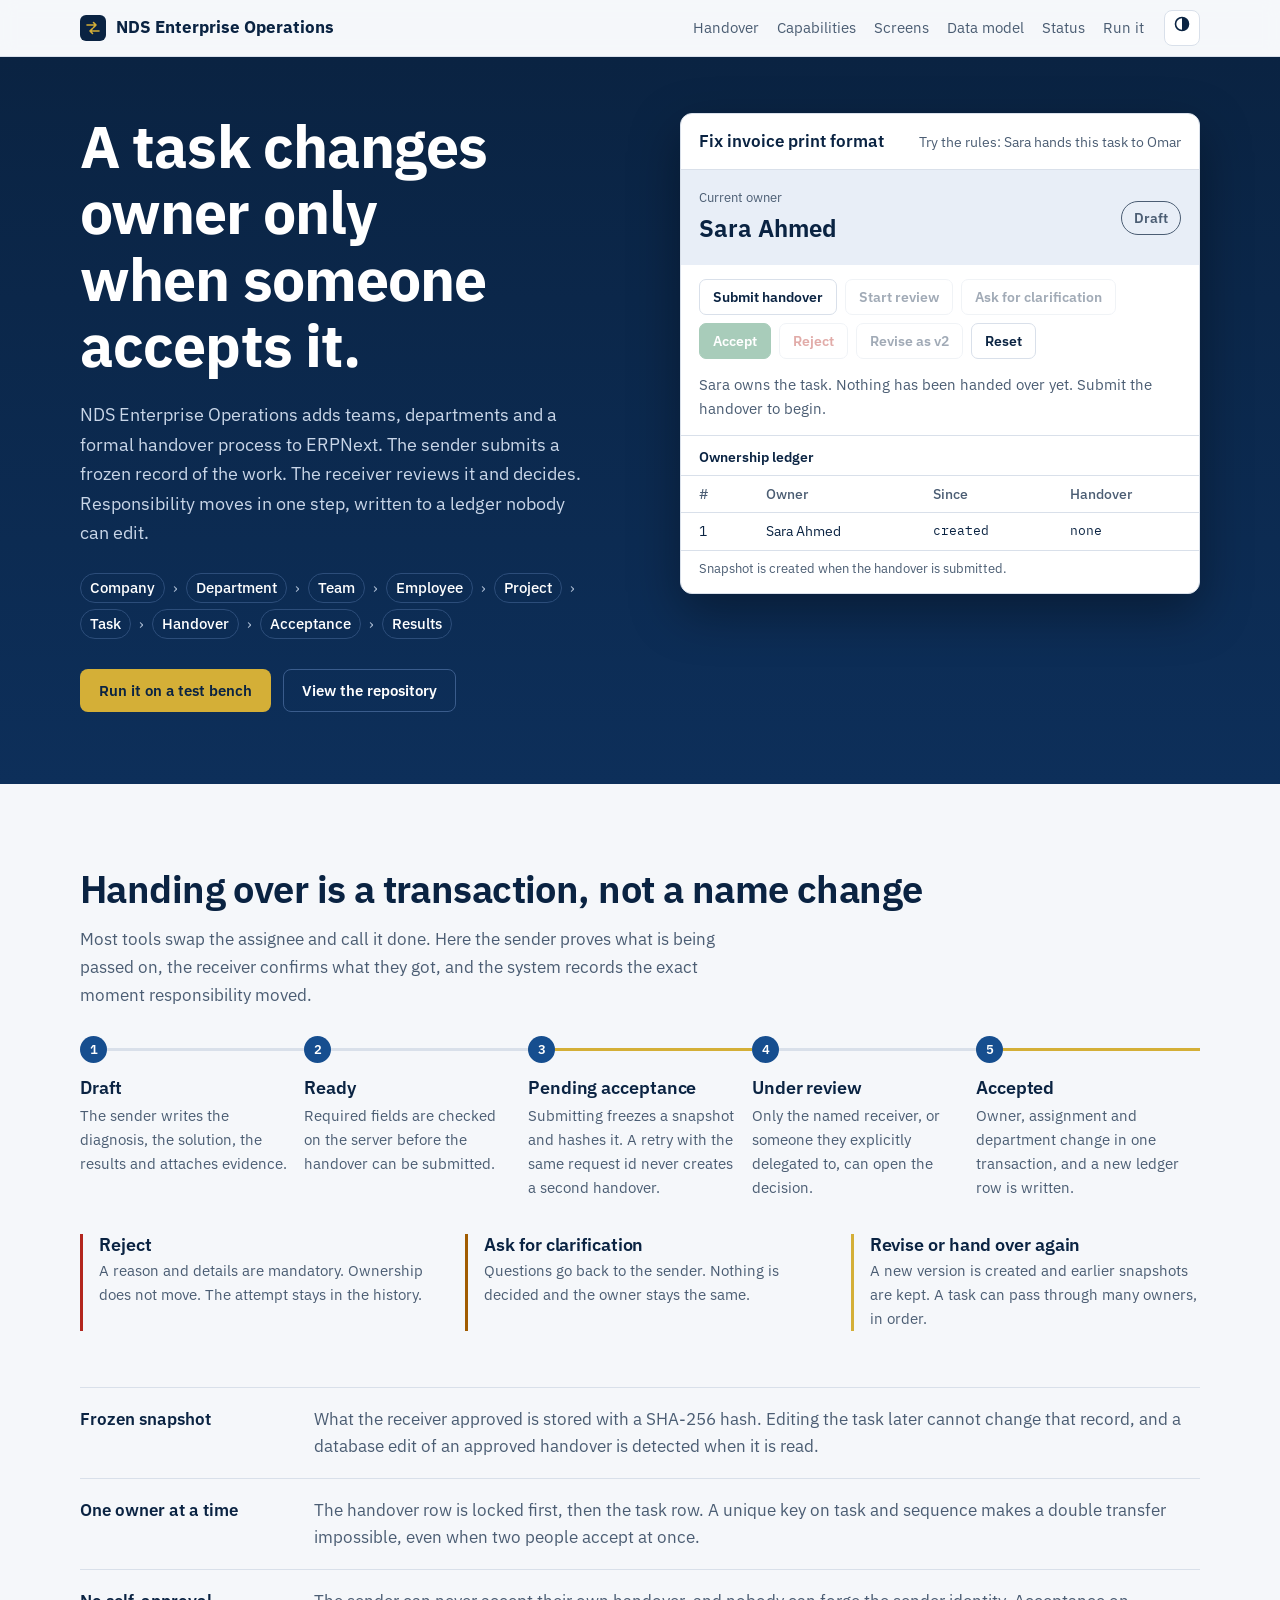
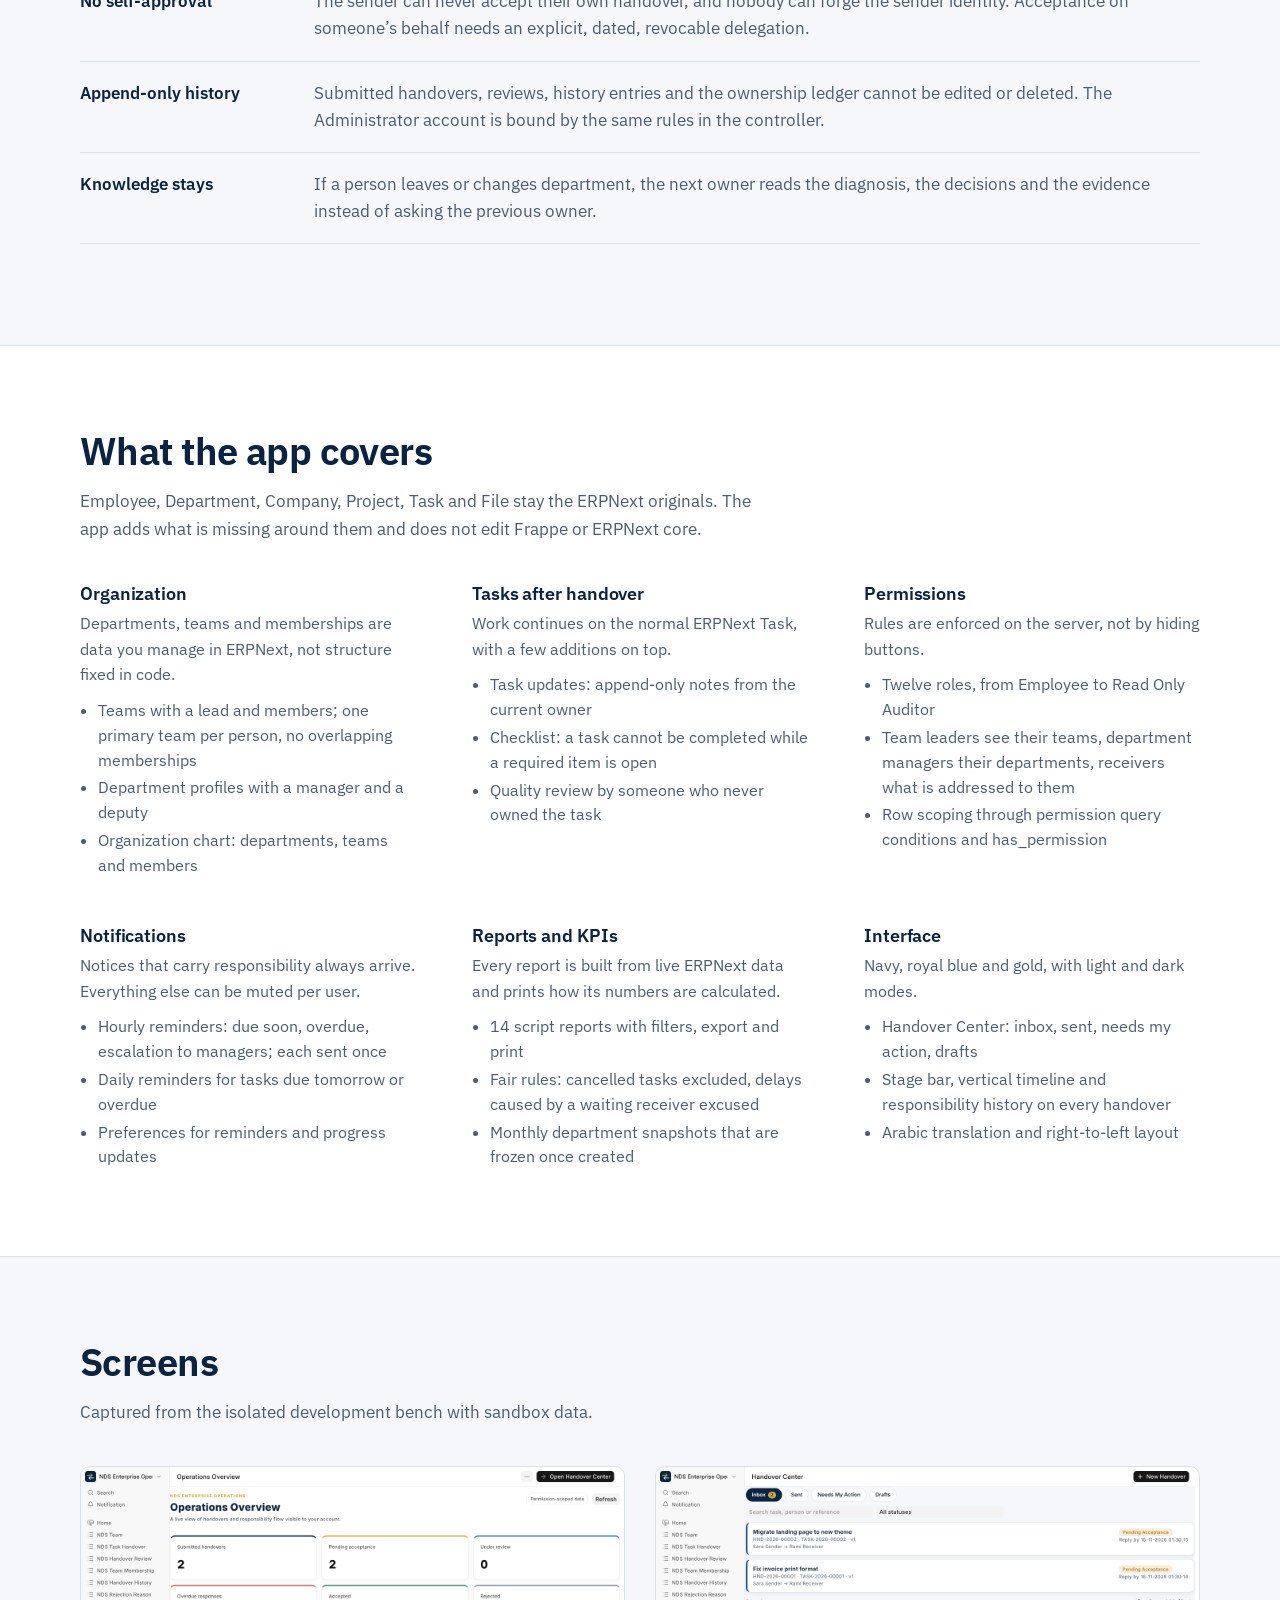
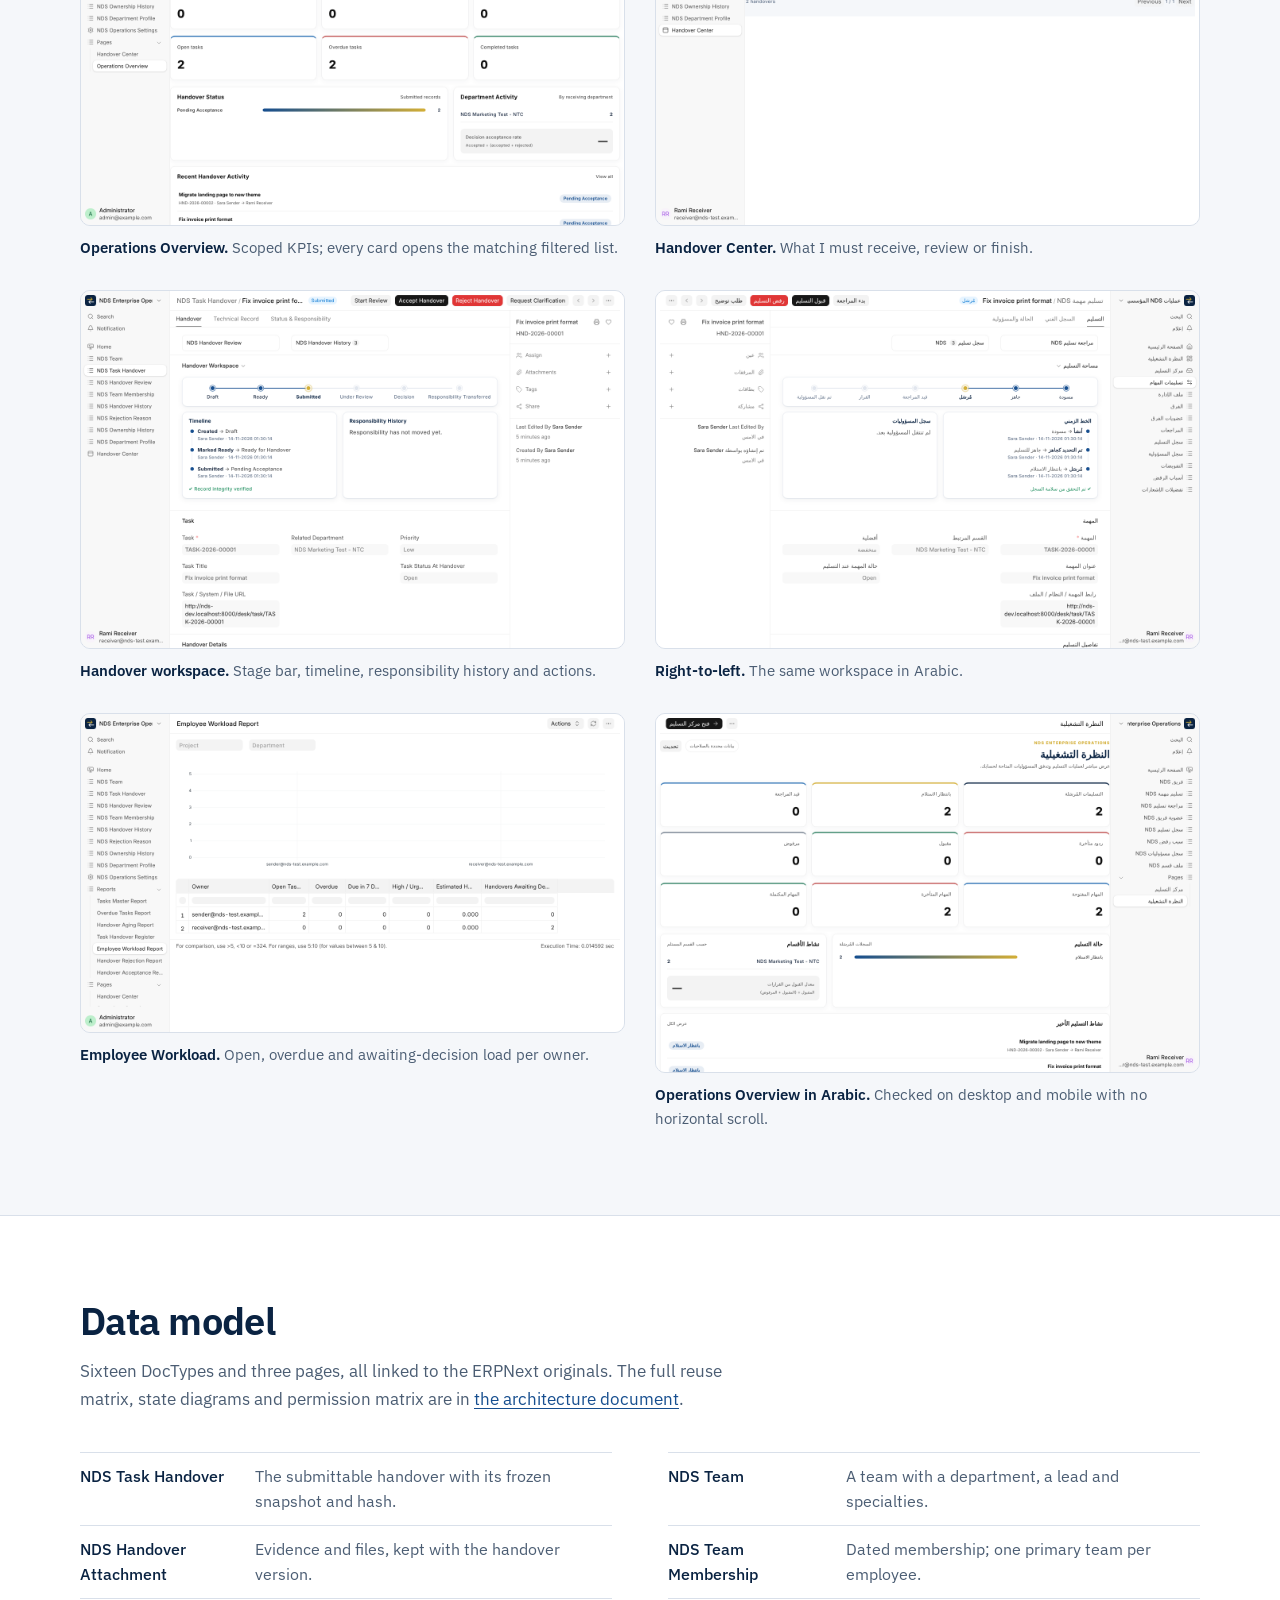
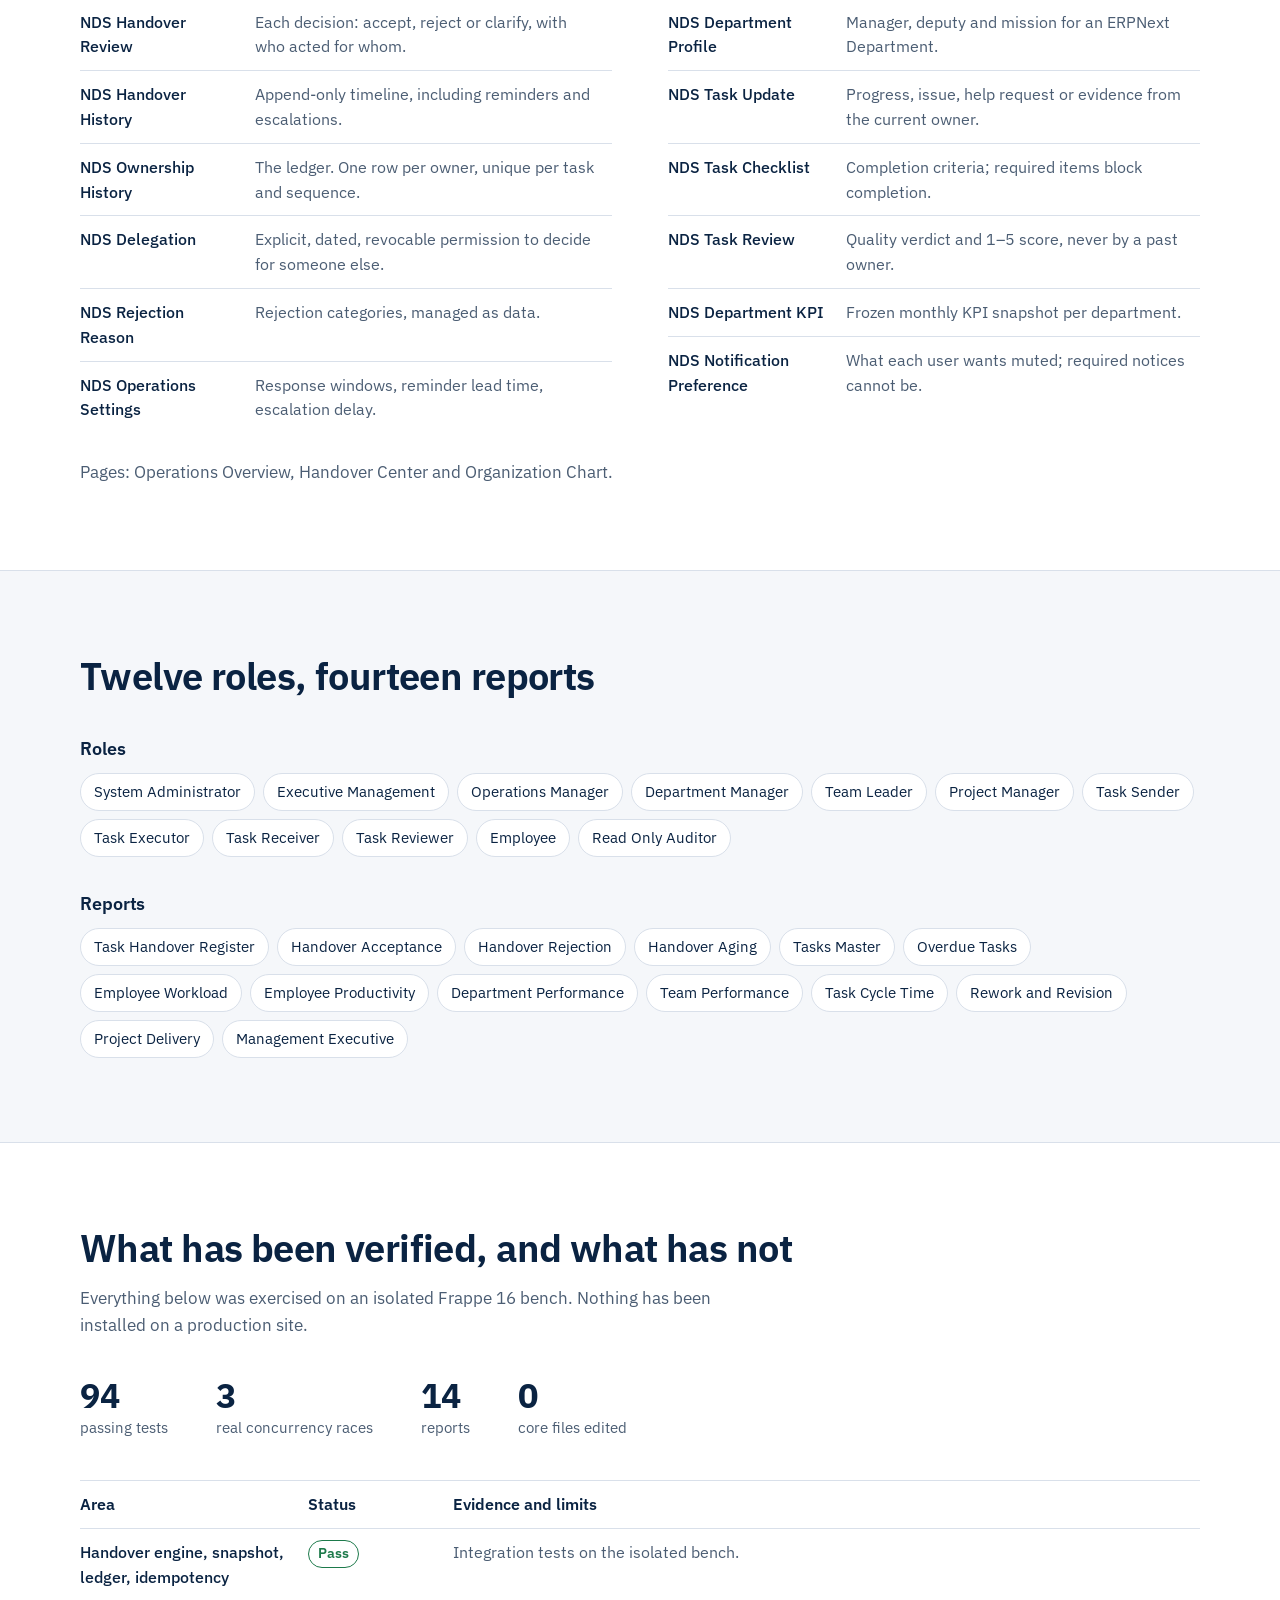
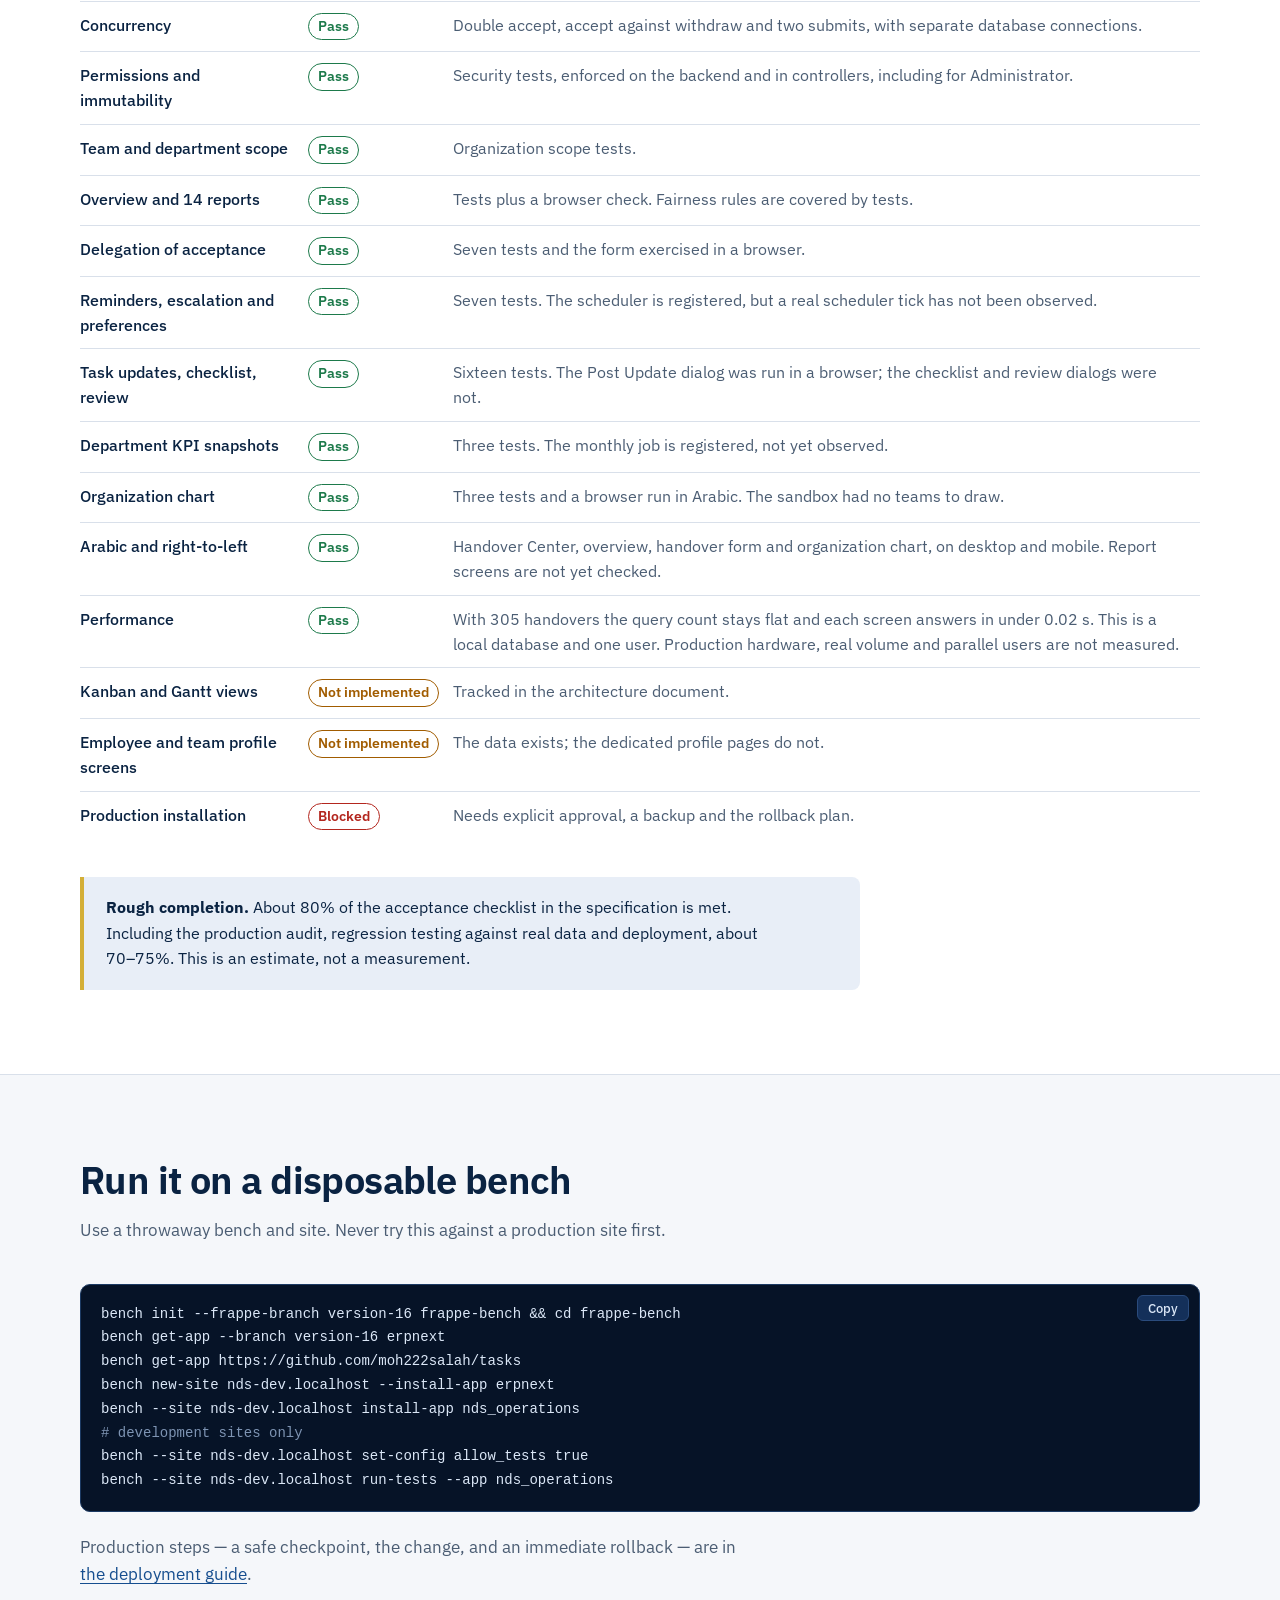
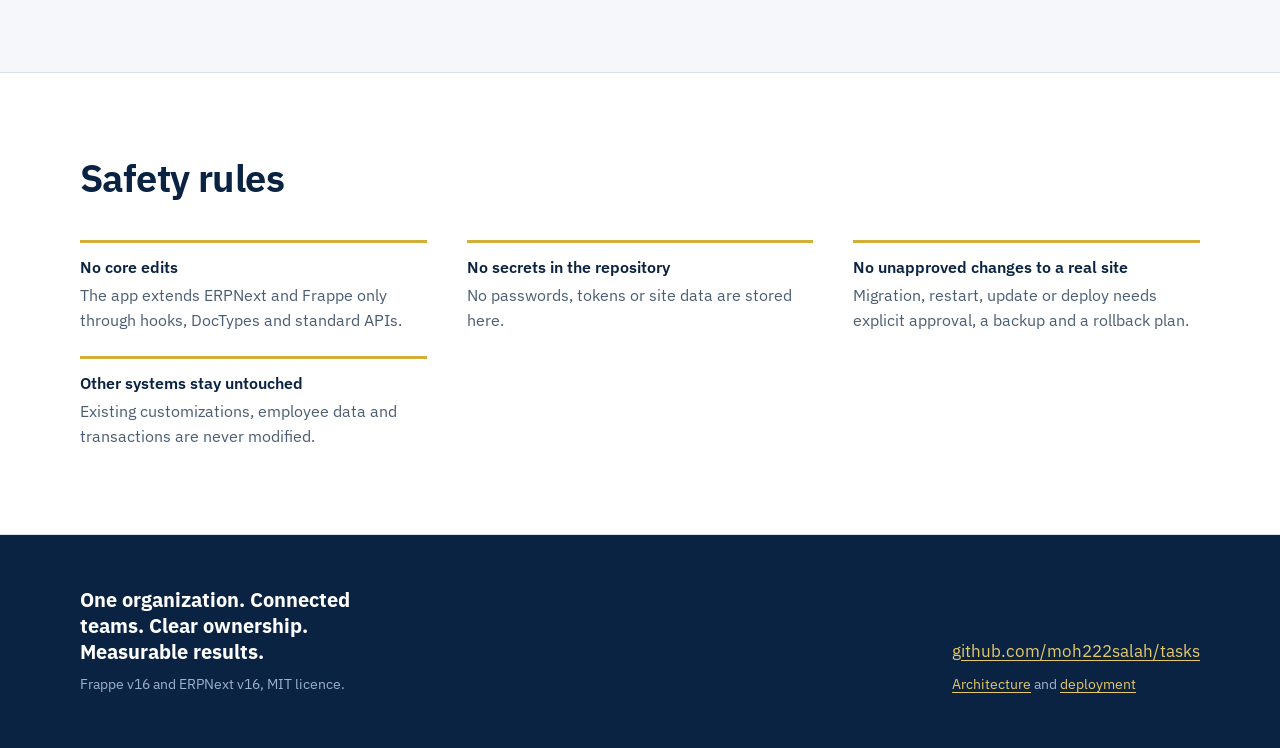
==== commit e341e1b6: "Add employee and team profile pages with permission-scoped KPI API nds-profile page (employee and te" ====
--- a/overview.html
+++ b/overview.html
@@ -489,7 +489,7 @@
 			<p>Everything below was exercised on an isolated Frappe 16 bench. Nothing has been installed on a production site.</p>
 		</div>
 		<div class="figures">
-			<div><b>86</b><span>passing tests</span></div>
+			<div><b>94</b><span>passing tests</span></div>
 			<div><b>3</b><span>real concurrency races</span></div>
 			<div><b>14</b><span>reports</span></div>
 			<div><b>0</b><span>core files edited</span></div>
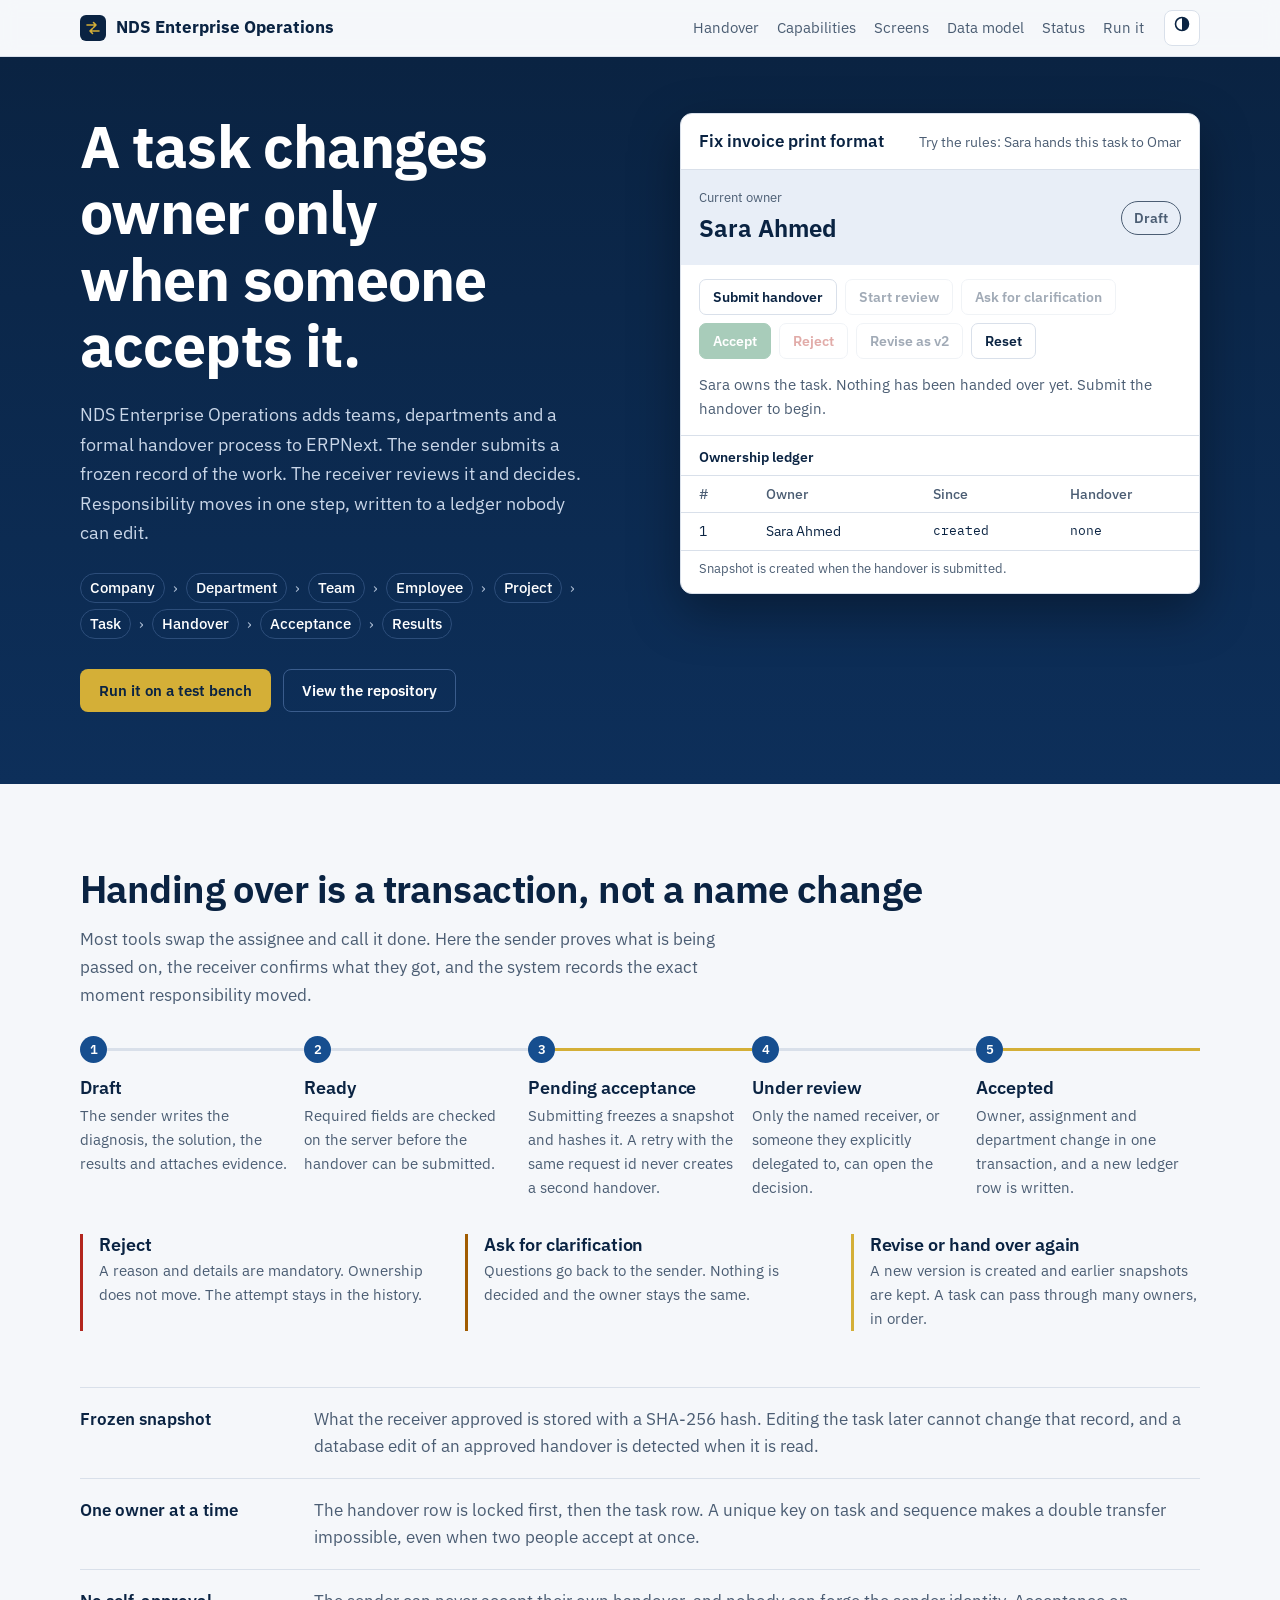
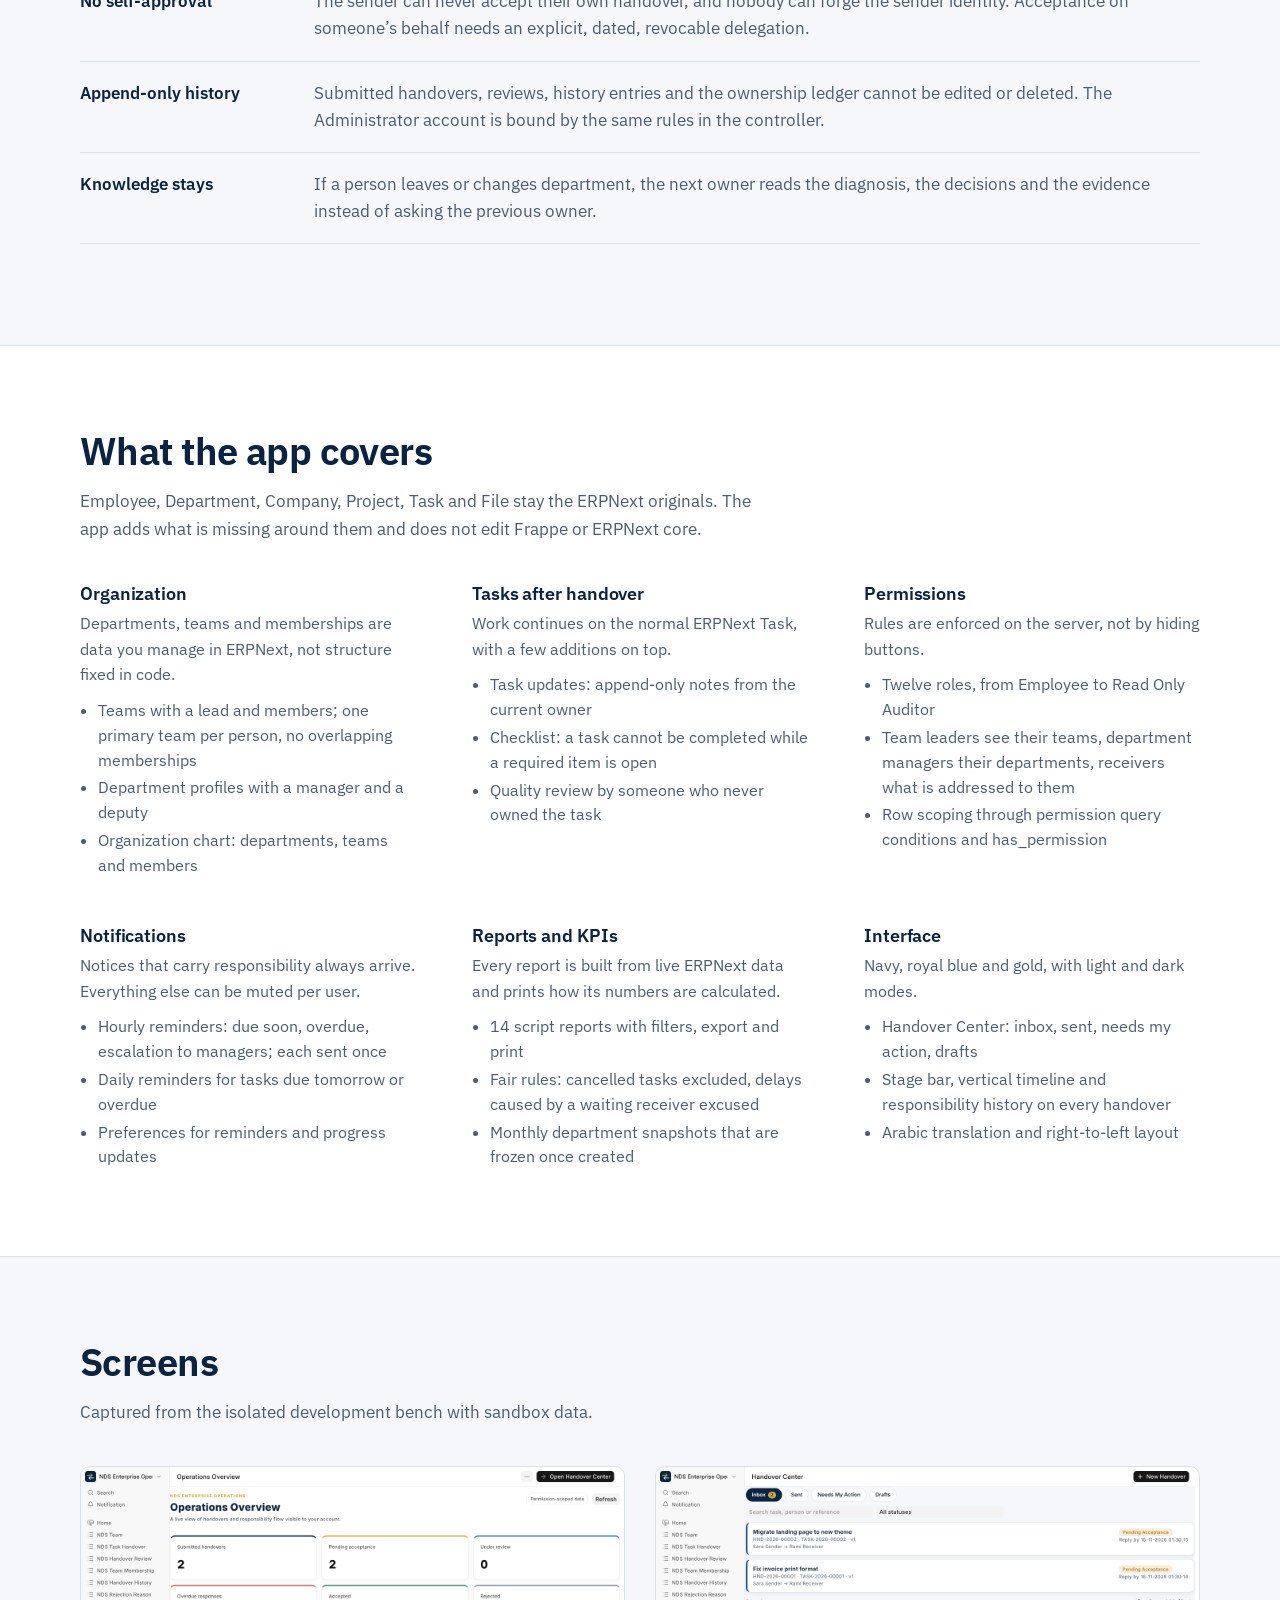
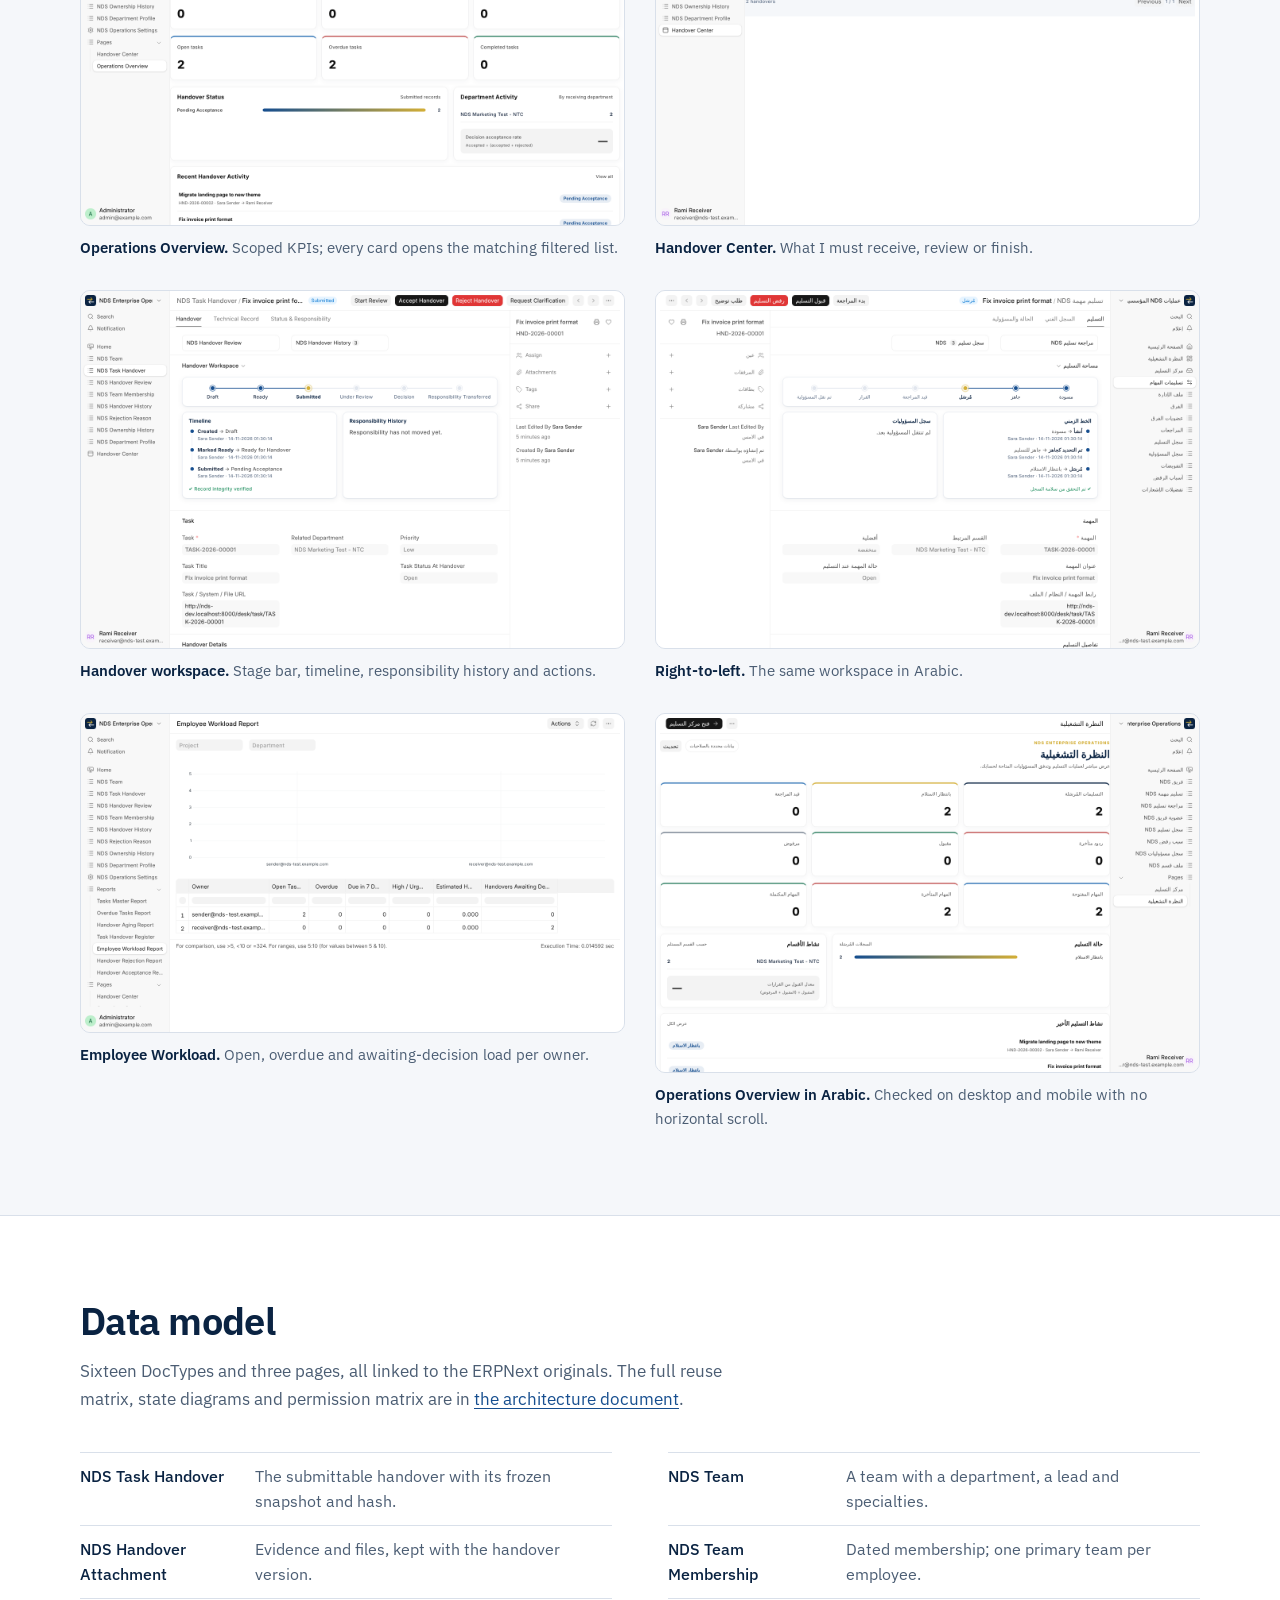
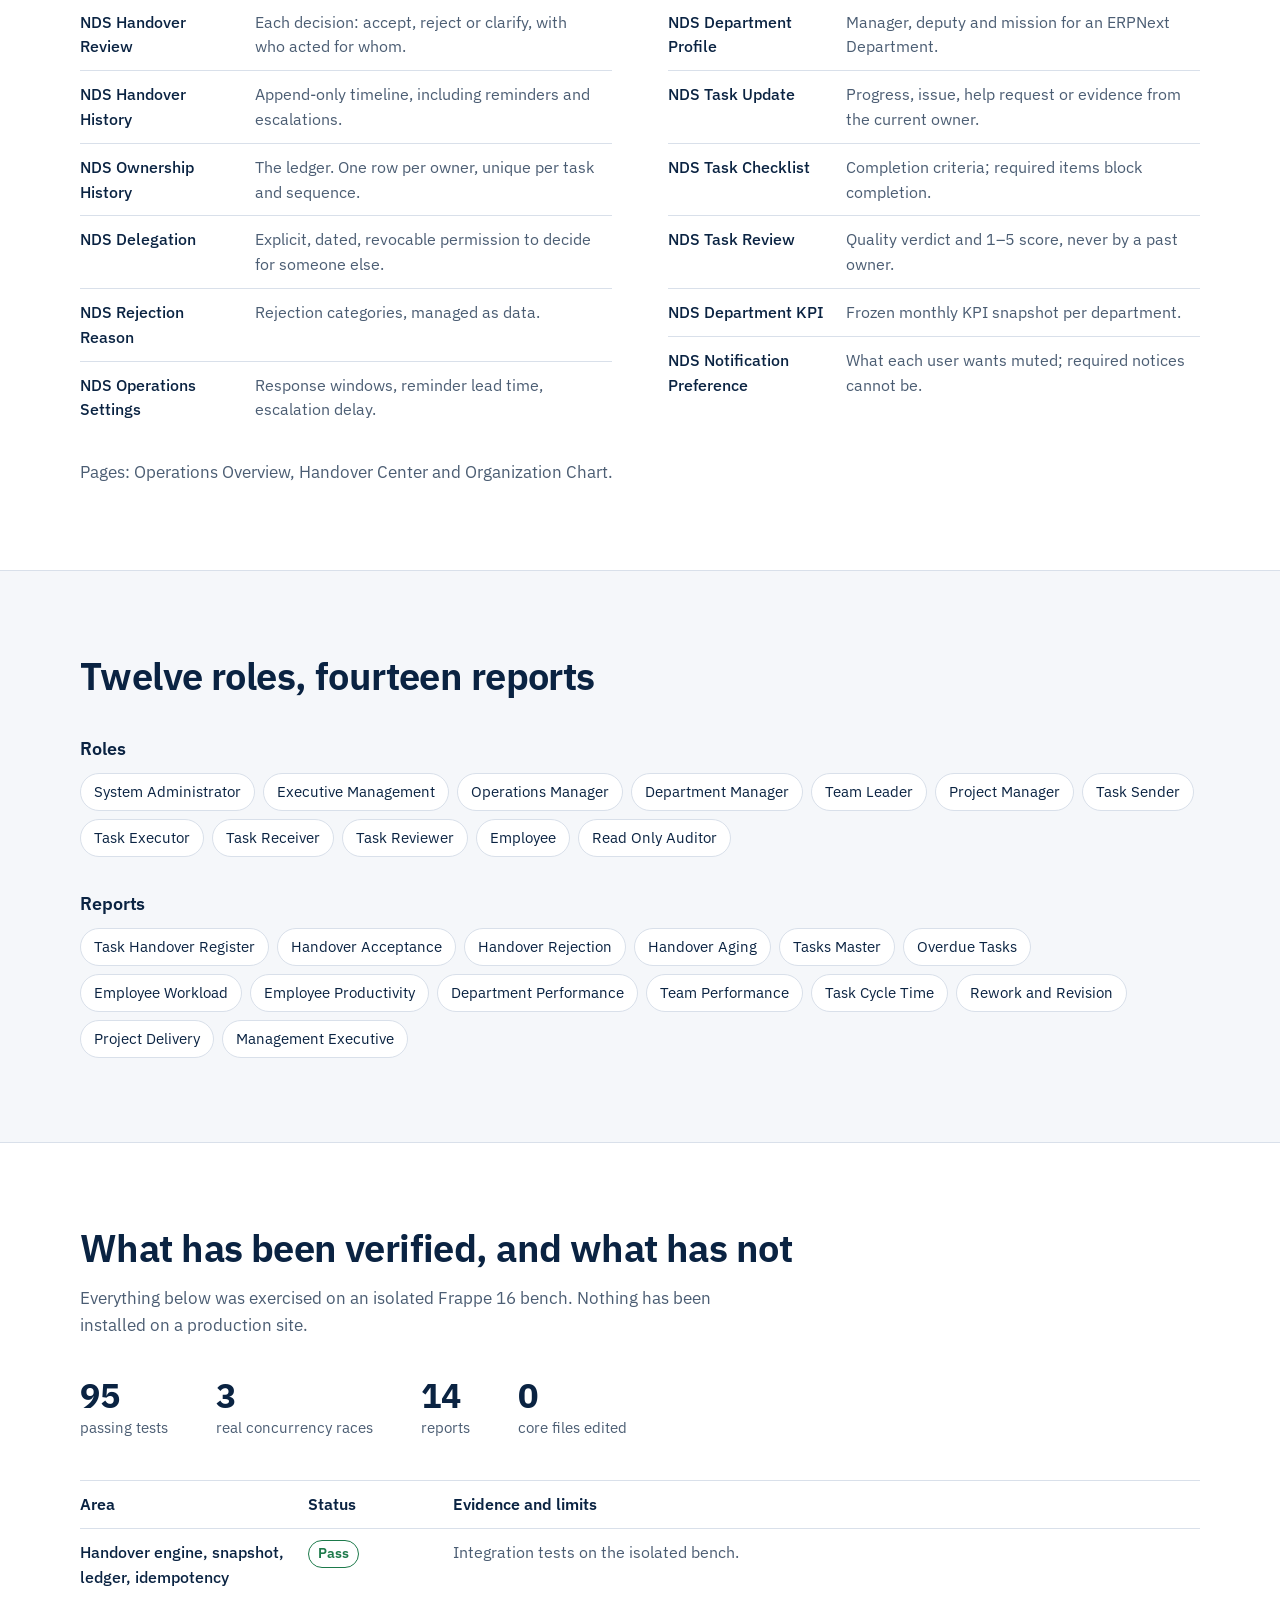
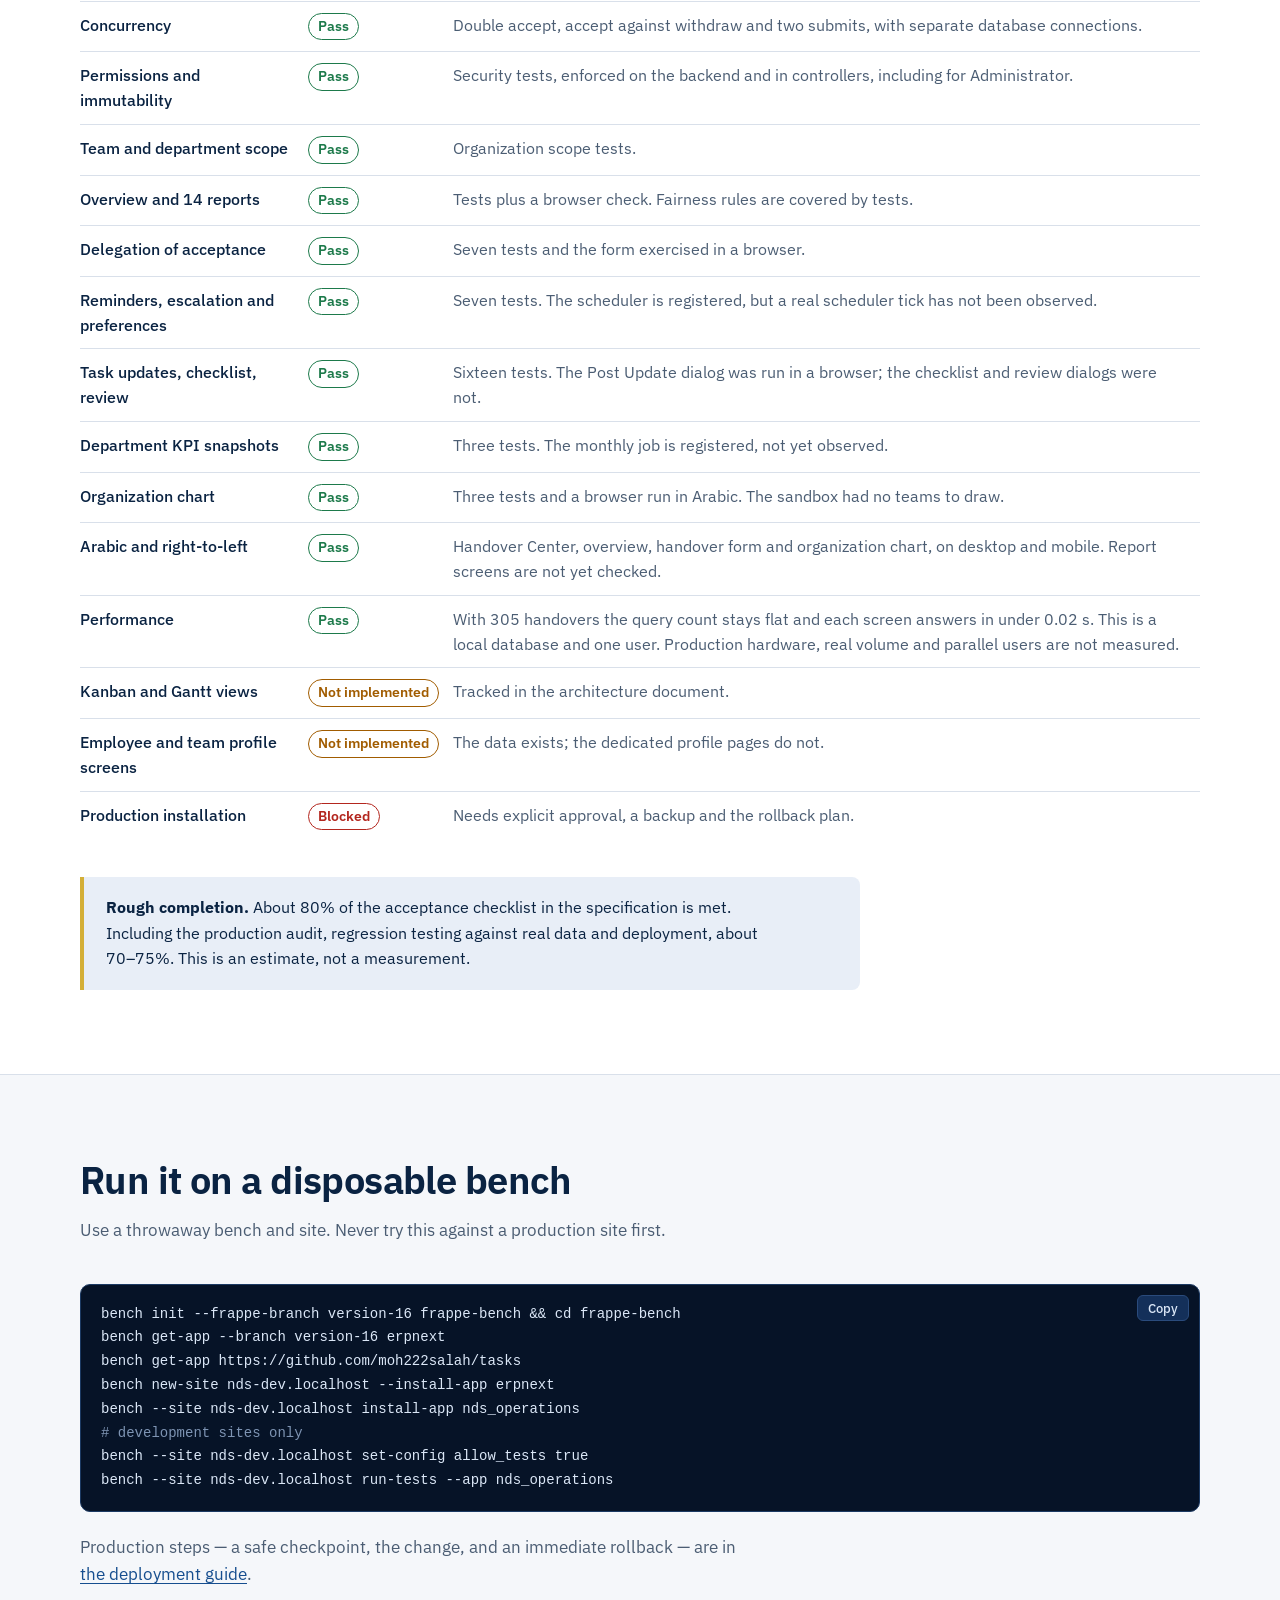
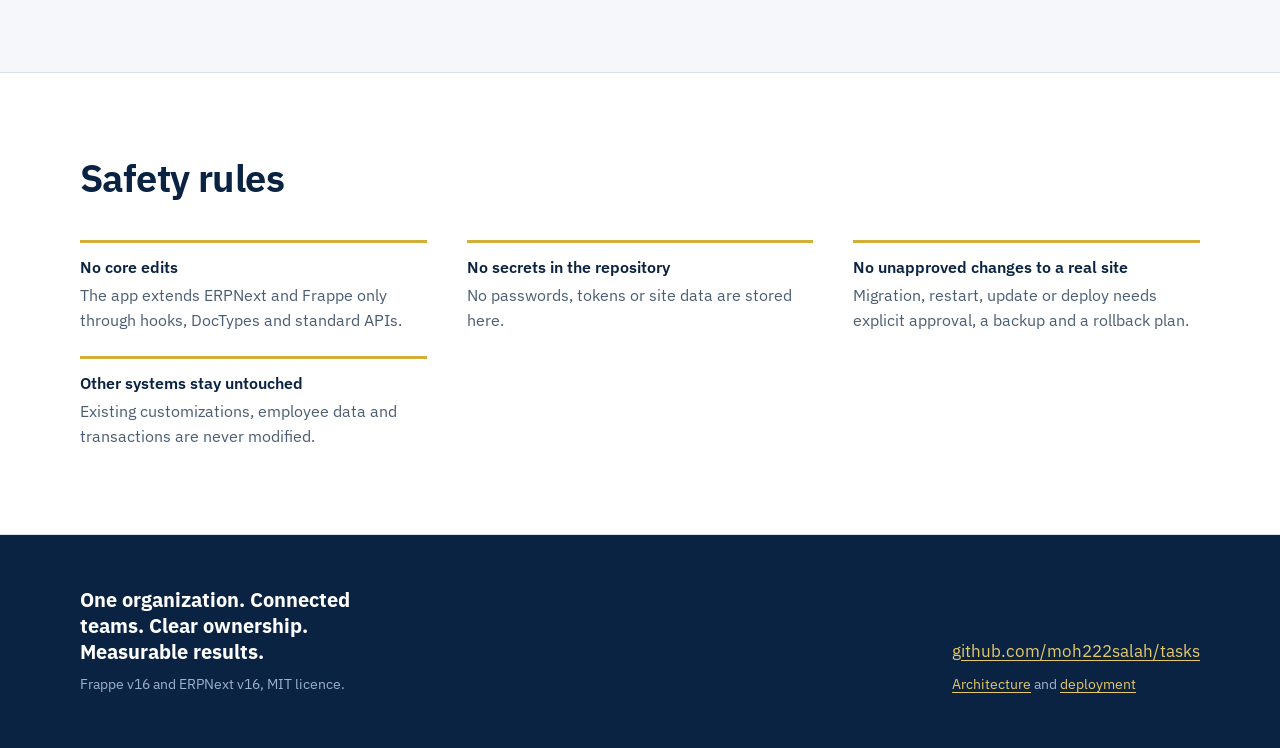
==== commit 4d8302b2: "Seed a Kanban board of Tasks by status; document native Gantt and Calendar The board is created once" ====
--- a/overview.html
+++ b/overview.html
@@ -489,7 +489,7 @@
 			<p>Everything below was exercised on an isolated Frappe 16 bench. Nothing has been installed on a production site.</p>
 		</div>
 		<div class="figures">
-			<div><b>94</b><span>passing tests</span></div>
+			<div><b>95</b><span>passing tests</span></div>
 			<div><b>3</b><span>real concurrency races</span></div>
 			<div><b>14</b><span>reports</span></div>
 			<div><b>0</b><span>core files edited</span></div>
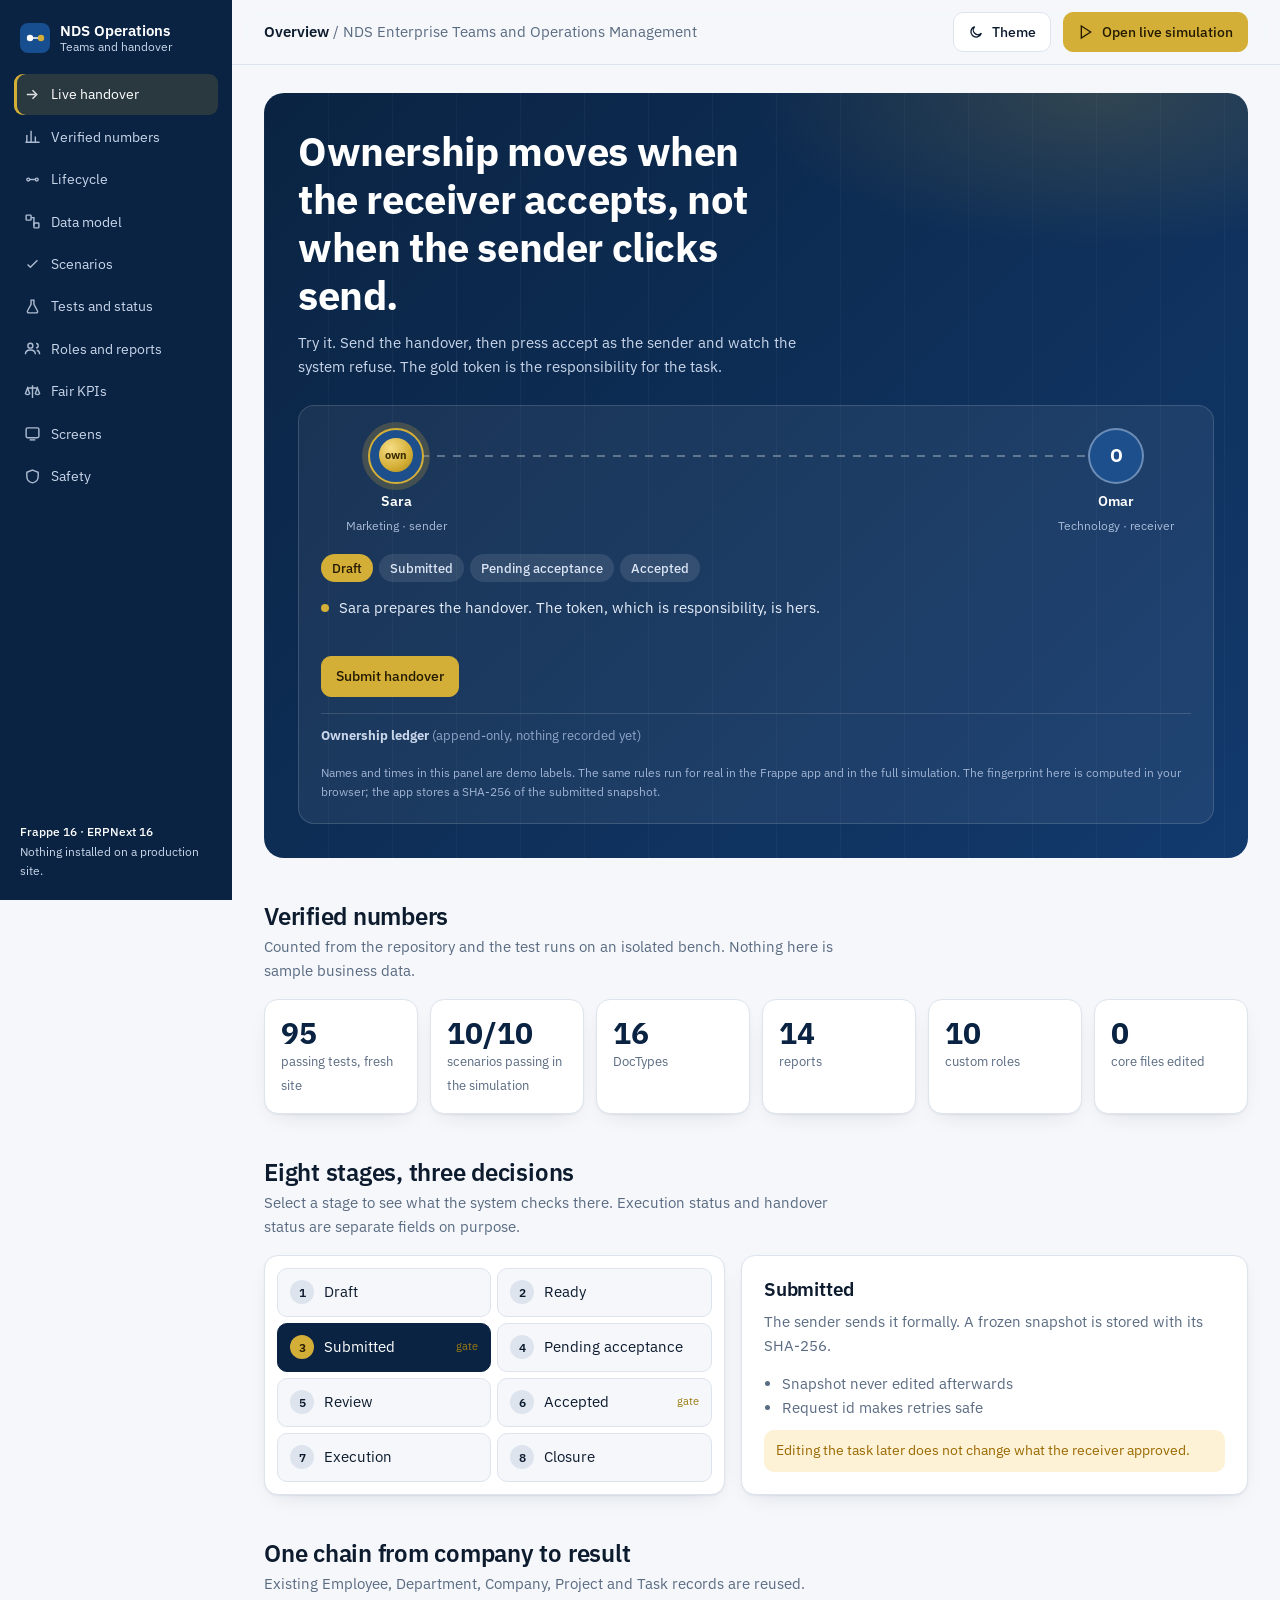
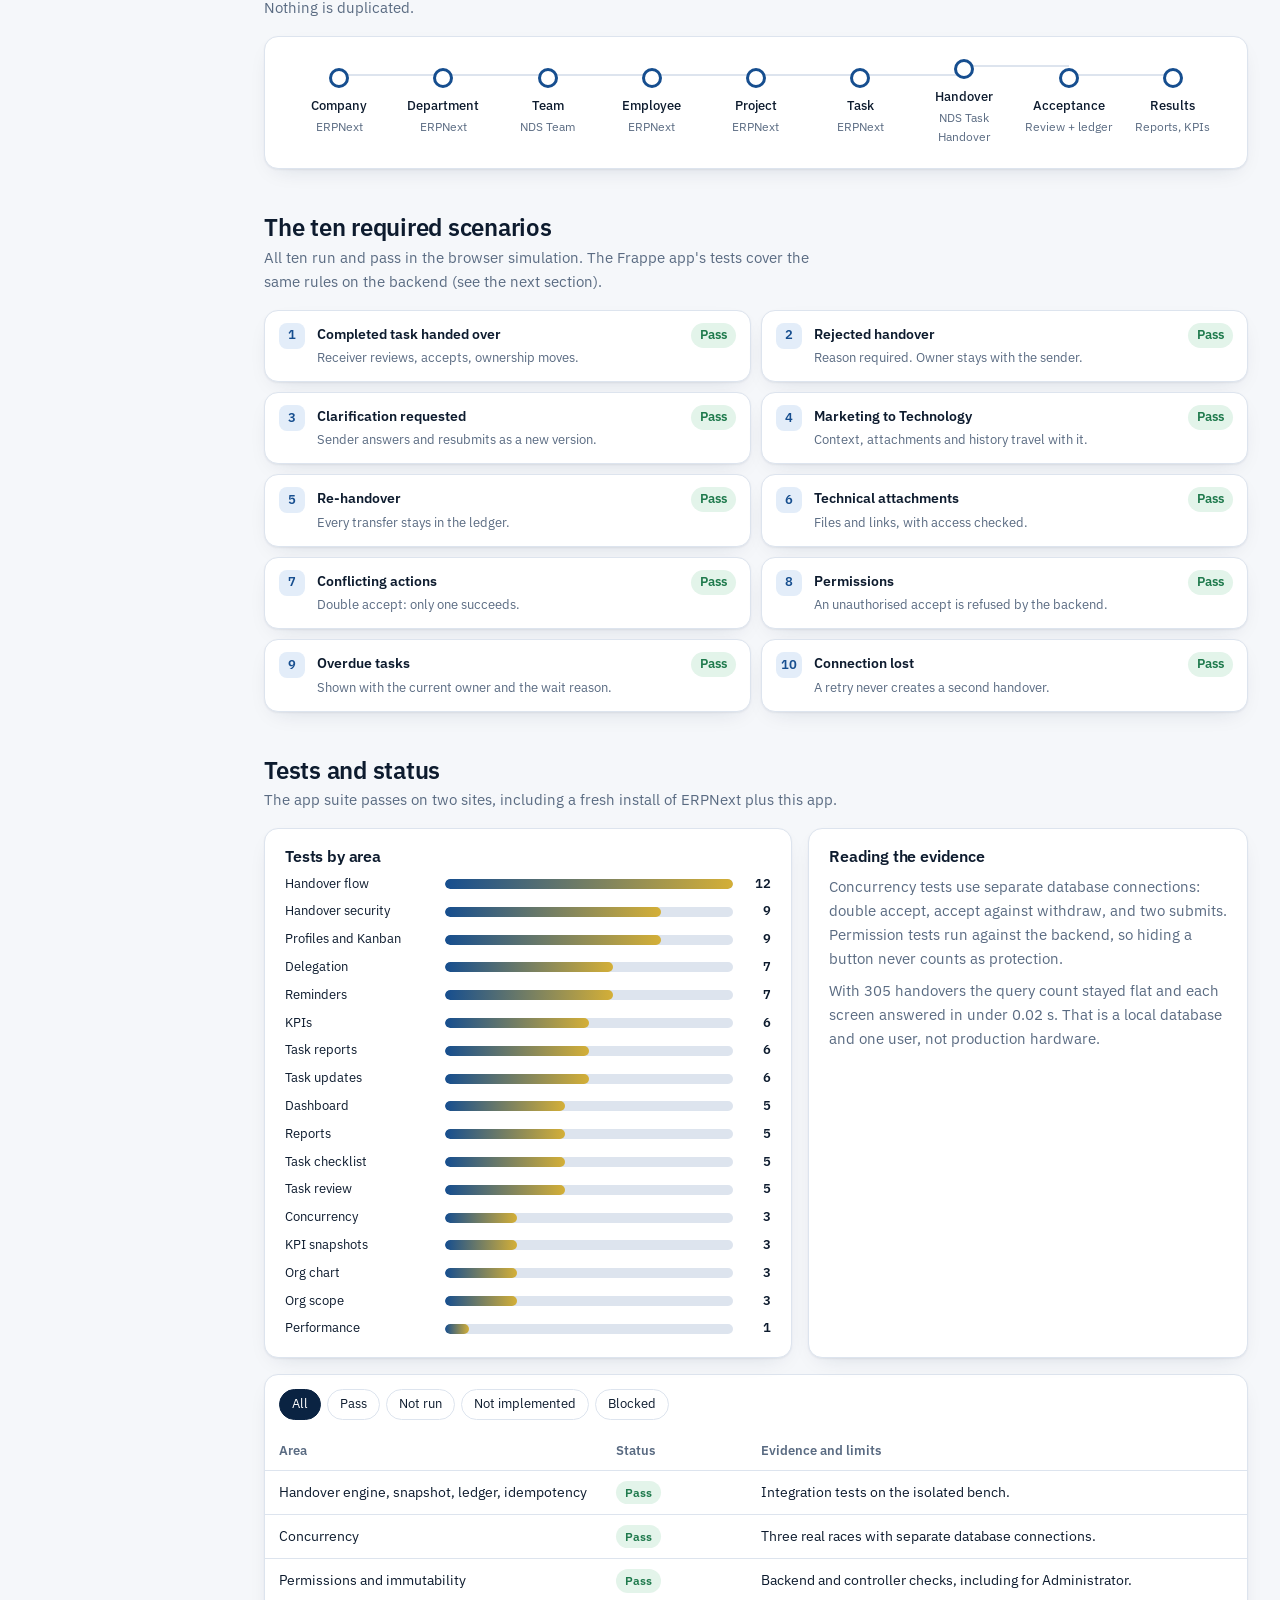
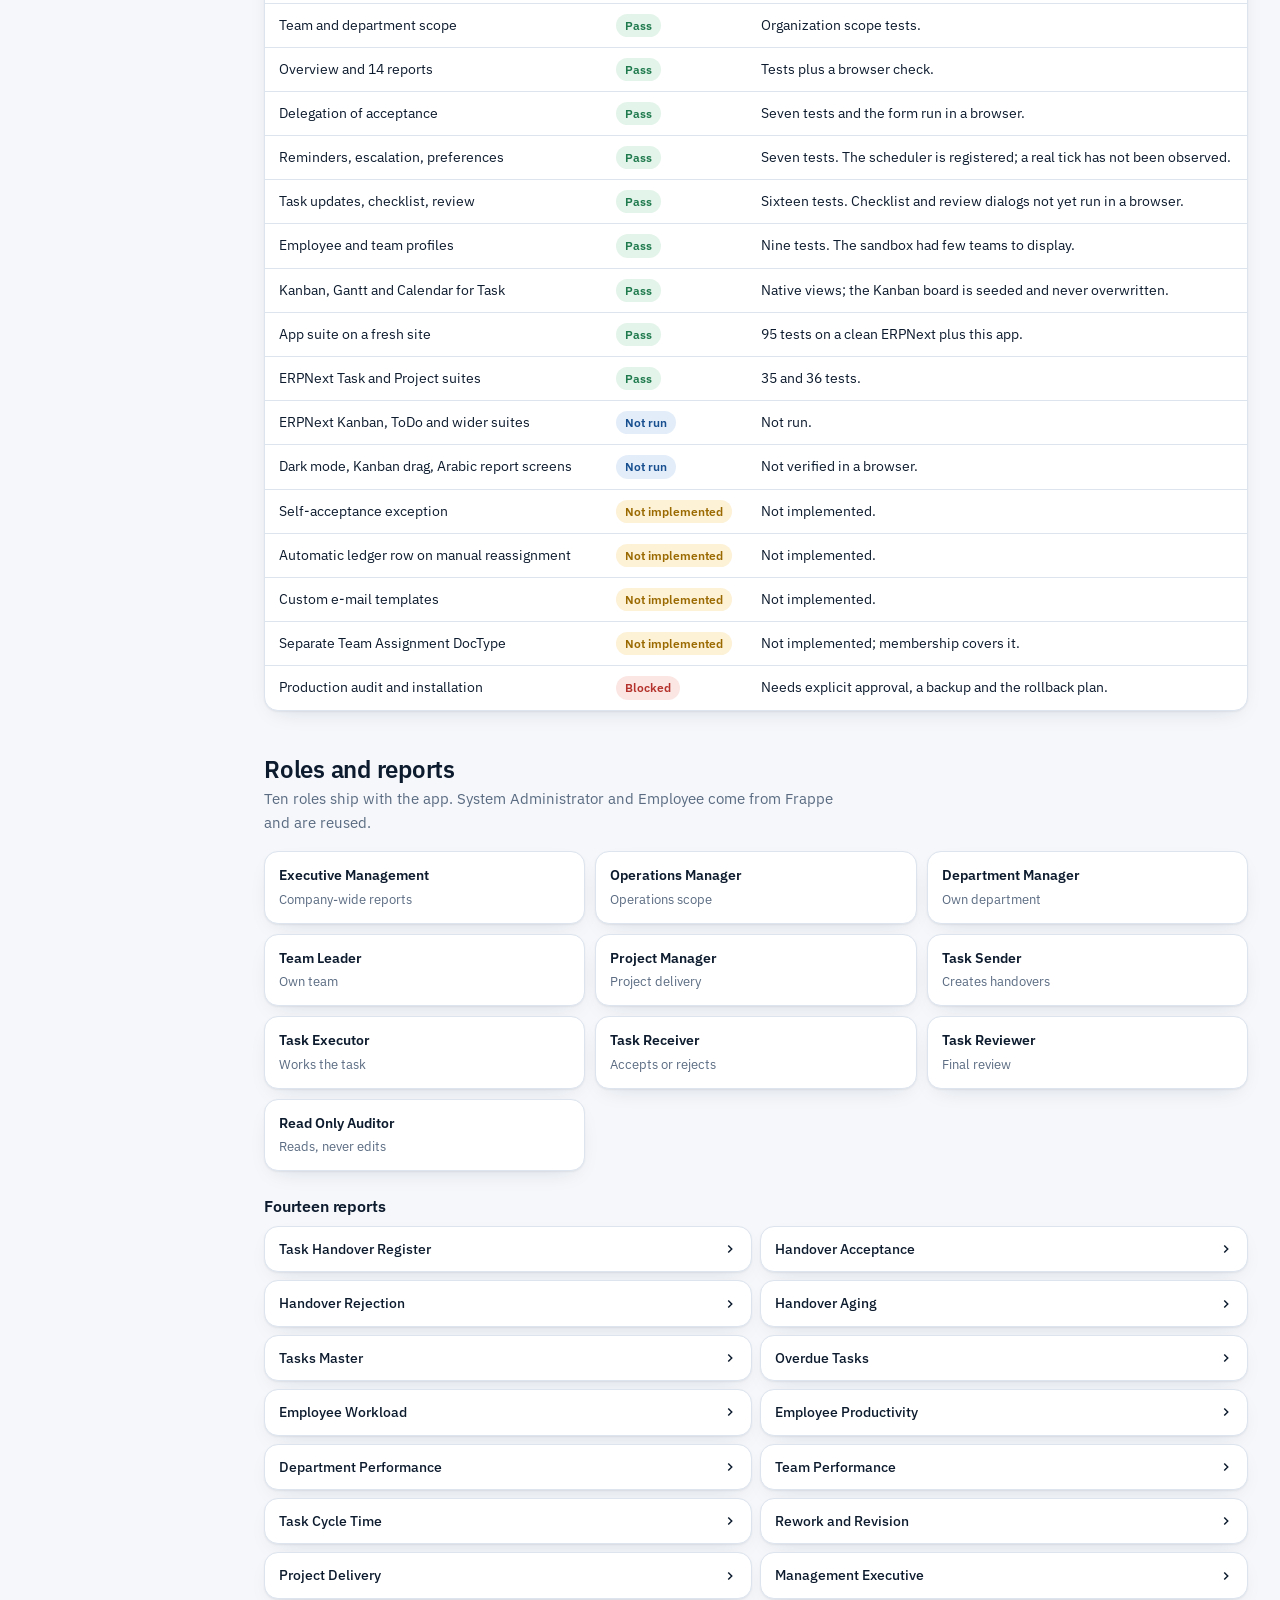
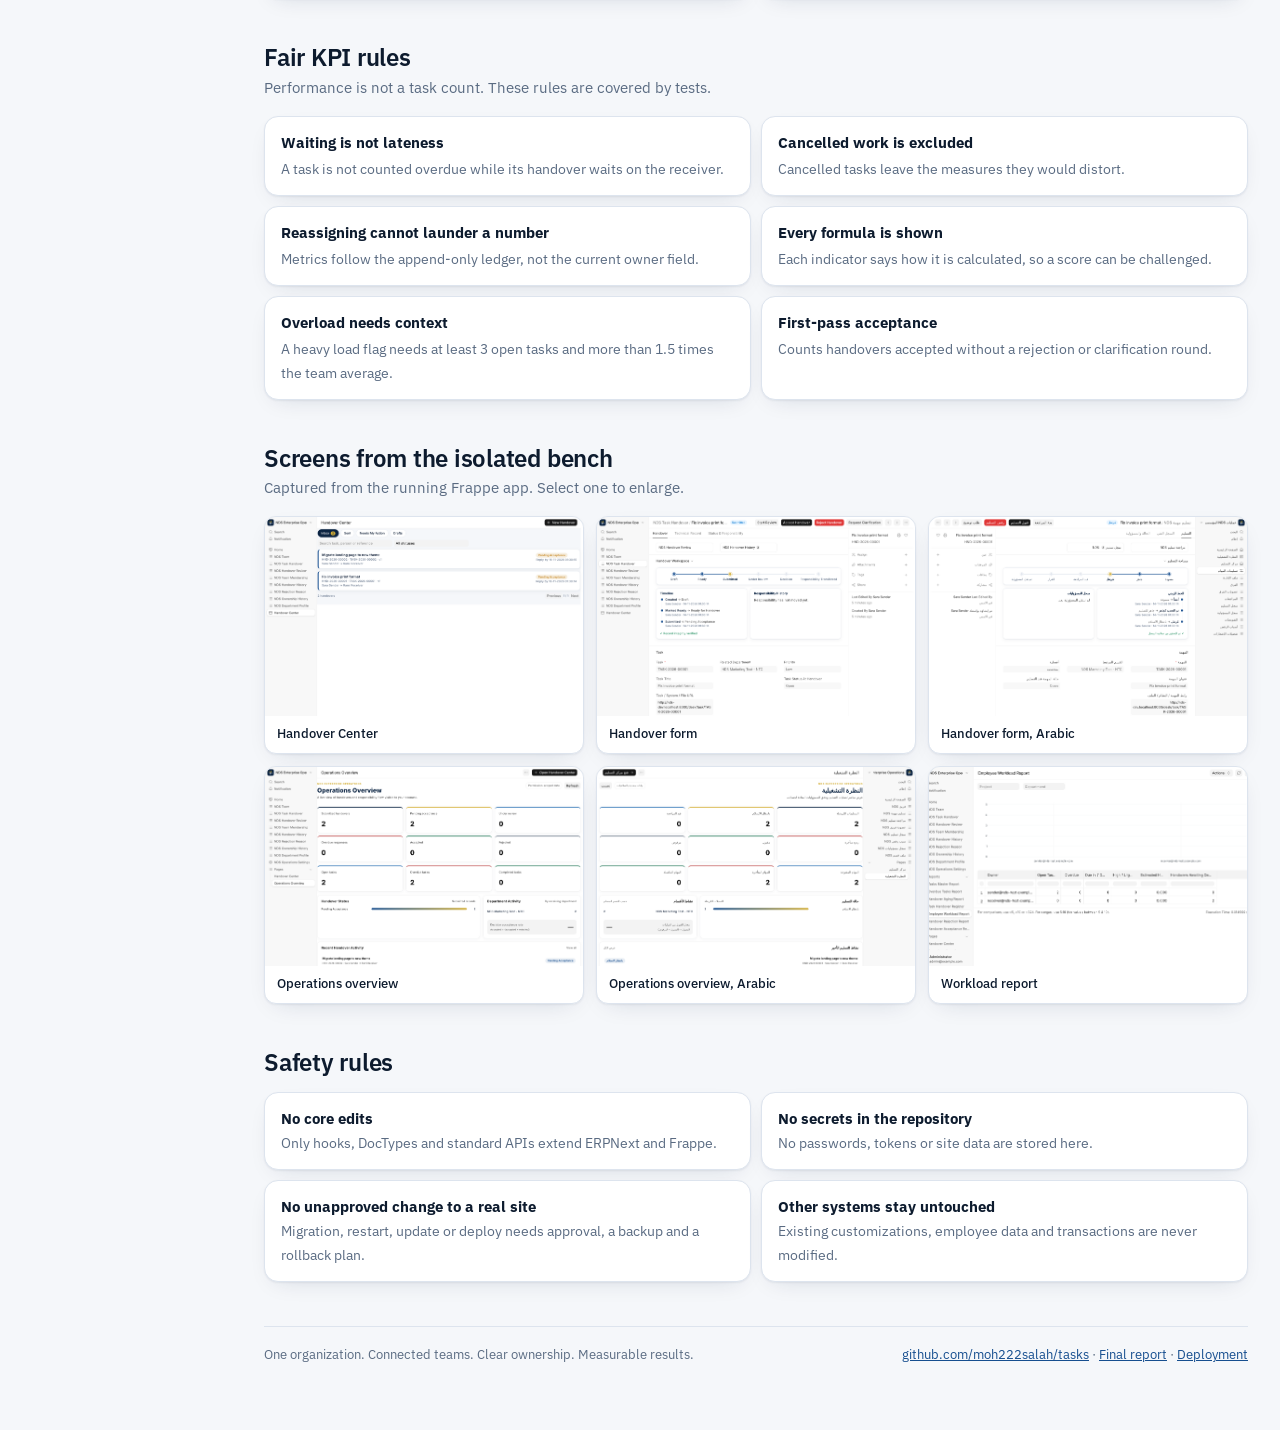
==== commit 926aa4b2: "Redesign overview as an interactive dashboard with a live ownership-token handover demo Dashboard sh" ====
--- a/overview.html
+++ b/overview.html
@@ -1,691 +1,617 @@
 <!doctype html>
-<html lang="en" data-theme="auto">
+<html lang="en" dir="ltr">
 <head>
 <meta charset="utf-8">
 <meta name="viewport" content="width=device-width, initial-scale=1">
-<title>NDS Enterprise Operations — Task Handover &amp; Acceptance for ERPNext</title>
-<meta name="description" content="A Frappe / ERPNext v16 app where a task changes owner only when the receiver accepts a frozen, documented handover. Teams, departments, reports and an append-only ownership ledger.">
+<title>NDS Operations Overview</title>
+<meta name="description" content="Overview dashboard for NDS Enterprise Teams and Operations Management, a Frappe v16 app where task ownership moves only when the receiver accepts.">
 <link rel="preconnect" href="https://fonts.googleapis.com">
 <link rel="preconnect" href="https://fonts.gstatic.com" crossorigin>
-<link href="https://fonts.googleapis.com/css2?family=IBM+Plex+Mono:wght@400;500&family=IBM+Plex+Sans:wght@400;500;600;700&display=swap" rel="stylesheet">
+<link href="https://fonts.googleapis.com/css2?family=IBM+Plex+Sans:wght@400;500;600;700&family=IBM+Plex+Sans+Arabic:wght@500;600&display=swap" rel="stylesheet">
 <style>
-:root {
-	--navy: #0a2342;
-	--royal: #164e8f;
-	--gold: #d4af37;
-	--gold-ink: #7a5f0a;
-	--bg: #f5f7fa;
-	--surface: #ffffff;
-	--ink: #0a2342;
-	--muted: #4b5d73;
-	--line: #d9e0ea;
-	--ok: #1d7a4b;
-	--warn: #a15c00;
-	--bad: #b3261e;
-	--wash: #e8eef7;
-	--sans: "IBM Plex Sans", system-ui, -apple-system, "Segoe UI", Roboto, sans-serif;
-	--mono: "IBM Plex Mono", ui-monospace, SFMono-Regular, Menlo, monospace;
-}
-:root[data-theme="dark"] {
-	--bg: #07162b;
-	--surface: #0d2a4d;
-	--ink: #eaf0f8;
-	--muted: #a8b7cb;
-	--line: #1f3d66;
-	--gold-ink: #e6c867;
-	--ok: #5fcf95;
-	--warn: #f0b45a;
-	--bad: #ff8a80;
-	--wash: #11335c;
-}
-@media (prefers-color-scheme: dark) {
-	:root:not([data-theme="light"]) {
-		--bg: #07162b;
-		--surface: #0d2a4d;
-		--ink: #eaf0f8;
-		--muted: #a8b7cb;
-		--line: #1f3d66;
-		--gold-ink: #e6c867;
-		--ok: #5fcf95;
-		--warn: #f0b45a;
-		--bad: #ff8a80;
-		--wash: #11335c;
+:root{
+	--navy:#0A2342;--royal:#164E8F;--gold:#D4AF37;--gold-d:#9a7b12;
+	--bg:#F5F7FA;--surface:#fff;--ink:#0d1b2e;--mute:#5a6b82;--line:#dde4ee;
+	--ok:#1f7a4d;--okbg:#e3f4ea;--bad:#b4322b;--badbg:#fbe6e4;--warn:#9a6a00;--warnbg:#fdf1d6;--info:#164E8F;--infobg:#e3edf9;
+	--rail:#0A2342;--rail-ink:#c9d6ea;
+	--shadow:0 1px 2px rgba(10,35,66,.06),0 8px 24px -12px rgba(10,35,66,.18);
+	--r:14px;
+}
+:root[data-theme="dark"]{
+	--bg:#07142a;--surface:#0e2142;--ink:#e8eef9;--mute:#98a9c4;--line:#1f3560;
+	--ok:#4cc38a;--okbg:#0f3a2a;--bad:#ff8a80;--badbg:#42191a;--warn:#f2c14e;--warnbg:#3b2f0c;--info:#8bb8f2;--infobg:#12315c;
+	--rail:#050e1d;--rail-ink:#9fb2d2;--gold-d:#D4AF37;
+	--shadow:0 1px 2px rgba(0,0,0,.4),0 8px 24px -12px rgba(0,0,0,.6);
+}
+@media (prefers-color-scheme:dark){
+	:root:not([data-theme="light"]){
+		--bg:#07142a;--surface:#0e2142;--ink:#e8eef9;--mute:#98a9c4;--line:#1f3560;
+		--ok:#4cc38a;--okbg:#0f3a2a;--bad:#ff8a80;--badbg:#42191a;--warn:#f2c14e;--warnbg:#3b2f0c;--info:#8bb8f2;--infobg:#12315c;
+		--rail:#050e1d;--rail-ink:#9fb2d2;--gold-d:#D4AF37;
+		--shadow:0 1px 2px rgba(0,0,0,.4),0 8px 24px -12px rgba(0,0,0,.6);
 	}
 }
-* { box-sizing: border-box; }
-html { scroll-behavior: smooth; }
-body {
-	margin: 0;
-	background: var(--bg);
-	color: var(--ink);
-	font: 400 17px/1.6 var(--sans);
-	-webkit-font-smoothing: antialiased;
-}
-a { color: var(--royal); text-underline-offset: 3px; }
-@media (prefers-color-scheme: dark) { :root:not([data-theme="light"]) a { color: #8db8f0; } }
-:root[data-theme="dark"] a { color: #8db8f0; }
-:focus-visible { outline: 3px solid var(--gold); outline-offset: 3px; border-radius: 4px; }
-.wrap { width: min(1120px, 100% - 32px); margin-inline: auto; }
-h1, h2, h3 { line-height: 1.12; margin: 0; letter-spacing: -0.015em; }
-h1 { font-size: clamp(2.2rem, 5vw, 3.7rem); font-weight: 700; text-wrap: balance; }
-h2, h3 { text-wrap: balance; }
-h2 { font-size: clamp(1.7rem, 3.2vw, 2.4rem); font-weight: 650; }
-h3 { font-size: 1.15rem; font-weight: 600; letter-spacing: -0.005em; }
-p { margin: 0; max-width: 68ch; }
-
-/* top bar */
-.top { position: sticky; top: 0; z-index: 20; background: color-mix(in srgb, var(--bg) 88%, transparent); backdrop-filter: blur(8px); border-bottom: 1px solid var(--line); }
-.top .wrap { display: flex; align-items: center; gap: 20px; height: 56px; }
-.brand { font-weight: 700; color: var(--ink); text-decoration: none; display: flex; align-items: center; gap: 10px; white-space: nowrap; }
-.mark { width: 26px; height: 26px; border-radius: 6px; background: var(--navy); display: grid; place-items: center; }
-.mark svg { width: 16px; height: 16px; }
-nav { display: flex; gap: 18px; margin-inline-start: auto; font-size: 15px; overflow-x: auto; scrollbar-width: none; }
-nav a { color: var(--muted); text-decoration: none; white-space: nowrap; padding: 6px 0; }
-nav a:hover { color: var(--ink); }
-.iconbtn { border: 1px solid var(--line); background: var(--surface); color: var(--ink); width: 36px; height: 36px; border-radius: 8px; cursor: pointer; font: inherit; flex: none; }
+*{box-sizing:border-box}
+html{scroll-behavior:smooth;scroll-padding-top:76px}
+body{margin:0;background:var(--bg);color:var(--ink);font:400 15px/1.6 "IBM Plex Sans",system-ui,-apple-system,"Segoe UI",sans-serif;-webkit-font-smoothing:antialiased}
+a{color:var(--royal)}
+:root[data-theme="dark"] a{color:var(--info)}
+:focus-visible{outline:2px solid var(--gold);outline-offset:2px;border-radius:6px}
+button{font:inherit;color:inherit;cursor:pointer}
+h1,h2,h3{margin:0;line-height:1.2;letter-spacing:-.01em}
+h2{font-size:24px;font-weight:600}
+h3{font-size:16px;font-weight:600}
+p{margin:0}
+
+/* shell */
+.shell{display:grid;grid-template-columns:232px minmax(0,1fr);min-height:100vh}
+.rail{background:var(--rail);color:var(--rail-ink);position:sticky;top:0;height:100vh;display:flex;flex-direction:column;padding:20px 14px;gap:18px}
+.brand{display:flex;gap:10px;align-items:center;color:#fff;font-weight:600;line-height:1.2;padding:2px 6px}
+.brand svg{flex:none}
+.brand small{display:block;font-weight:400;color:var(--rail-ink);font-size:12px}
+.rail nav{display:flex;flex-direction:column;gap:2px;overflow:auto}
+.rail nav a{display:flex;align-items:center;gap:10px;padding:9px 10px;border-radius:9px;color:var(--rail-ink);text-decoration:none;font-size:14px;transition:background .15s,color .15s}
+.rail nav a svg{width:17px;height:17px;flex:none;opacity:.85}
+.rail nav a:hover{background:rgba(255,255,255,.07);color:#fff}
+.rail nav a.on{background:rgba(212,175,55,.16);color:#fff;box-shadow:inset 3px 0 0 var(--gold)}
+.rail .foot{margin-top:auto;font-size:12px;color:var(--rail-ink);padding:0 6px}
+.rail .foot b{color:#fff;font-weight:500}
+.main{min-width:0}
+.top{position:sticky;top:0;z-index:20;background:color-mix(in srgb,var(--bg) 88%,transparent);backdrop-filter:blur(10px);border-bottom:1px solid var(--line);display:flex;align-items:center;gap:12px;padding:12px 32px}
+.top .ttl{font-weight:600;flex:1;min-width:0;max-width:100%;white-space:nowrap;overflow:hidden;text-overflow:ellipsis}
+.top .ttl span{color:var(--mute);font-weight:400}
+.btn{display:inline-flex;align-items:center;gap:8px;border:1px solid var(--line);background:var(--surface);padding:8px 14px;border-radius:10px;font-weight:500;font-size:14px;text-decoration:none;color:var(--ink);transition:transform .12s,border-color .15s,background .15s}
+.btn:hover{border-color:var(--royal)}
+.btn:active{transform:scale(.97)}
+.btn.gold{background:var(--gold);border-color:var(--gold);color:#241a00}
+.btn.gold:hover{filter:brightness(1.06)}
+.btn svg{width:16px;height:16px}
+.wrap{padding:28px 32px 64px;max-width:1240px}
+section{margin-top:44px}
+section:first-child{margin-top:0}
+.sh{display:flex;flex-direction:column;gap:4px;margin-bottom:16px}
+.sh p{color:var(--mute);max-width:64ch}
+.card{background:var(--surface);border:1px solid var(--line);border-radius:var(--r);box-shadow:var(--shadow)}
 
 /* hero */
-.hero { padding: 56px 0 72px; background: linear-gradient(180deg, var(--navy), #0d2f5a 100%); color: #eaf0f8; }
-.hero .grid { display: grid; grid-template-columns: minmax(0, 1fr) minmax(0, 520px); gap: 48px; align-items: start; }
-.hero h1 { color: #fff; max-width: 15ch; }
-.hero p.lead { margin-top: 22px; font-size: 1.15rem; color: #c9d6e8; max-width: 46ch; }
-.hero .chain { margin-top: 26px; font-size: 15px; color: #a9bad1; display: flex; flex-wrap: wrap; gap: 6px 8px; align-items: center; }
-.hero .chain b { font-weight: 500; color: #fff; padding: 2px 9px; border: 1px solid #2c4d7a; border-radius: 999px; }
-.cta { margin-top: 30px; display: flex; flex-wrap: wrap; gap: 12px; }
-.btn { display: inline-flex; align-items: center; gap: 8px; padding: 11px 18px; border-radius: 8px; font: 600 15px var(--sans); text-decoration: none; border: 1px solid transparent; cursor: pointer; }
-.btn.gold { background: var(--gold); color: var(--navy); }
-.btn.gold:hover { background: #e2bf4d; }
-.btn.ghost { color: #fff; border-color: #3a5c8c; background: transparent; }
-.btn.ghost:hover { background: #12345f; }
-
-/* interactive ledger */
-.demo { background: var(--surface); color: var(--ink); border-radius: 12px; border: 1px solid var(--line); box-shadow: 0 18px 50px rgba(0, 0, 0, .35); overflow: hidden; }
-.demo header { padding: 14px 18px; border-bottom: 1px solid var(--line); display: flex; justify-content: space-between; gap: 12px; align-items: baseline; flex-wrap: wrap; }
-.demo header b { font-weight: 600; }
-.demo header span { color: var(--muted); font-size: 14px; }
-.owner { padding: 18px; display: flex; align-items: center; justify-content: space-between; gap: 16px; background: var(--wash); }
-.owner small { display: block; color: var(--muted); font-size: 13px; }
-.owner strong { font-size: 1.5rem; font-weight: 650; display: block; }
-.owner.moved strong { animation: handoff 1.1s ease-out; }
-@keyframes handoff { 0% { color: var(--gold-ink); transform: translateX(10px); opacity: .2; } 100% { transform: none; opacity: 1; } }
-.state { font-size: 14px; font-weight: 600; padding: 5px 12px; border-radius: 999px; border: 1px solid currentColor; white-space: nowrap; }
-.state.s-draft { color: var(--muted); }
-.state.s-pending, .state.s-review, .state.s-clar { color: var(--warn); }
-.state.s-accepted { color: var(--ok); }
-.state.s-rejected { color: var(--bad); }
-.actions { padding: 14px 18px 4px; display: flex; flex-wrap: wrap; gap: 8px; }
-.actions button { font: 600 14px var(--sans); padding: 8px 13px; border-radius: 7px; border: 1px solid var(--line); background: var(--surface); color: var(--ink); cursor: pointer; }
-.actions button:hover:not(:disabled) { border-color: var(--royal); }
-.actions button:disabled { opacity: .38; cursor: not-allowed; }
-.actions button.accept { background: var(--ok); border-color: var(--ok); color: #fff; }
-.actions button.reject { color: var(--bad); }
-.confirm { padding: 4px 18px 0; font-size: 14px; color: var(--muted); display: none; }
-.confirm.on { display: block; }
-.confirm label { display: block; padding: 2px 0; cursor: pointer; }
-.say { padding: 10px 18px 14px; min-height: 3.6em; font-size: 15px; color: var(--muted); }
-.say b { color: var(--ink); font-weight: 600; }
-.ledger { width: 100%; border-collapse: collapse; font-size: 14px; }
-.ledger caption { text-align: start; padding: 10px 18px 6px; font-weight: 600; font-size: 14px; border-top: 1px solid var(--line); }
-.ledger th, .ledger td { text-align: start; padding: 7px 18px; border-top: 1px solid var(--line); }
-.ledger th { font-weight: 500; color: var(--muted); }
-.ledger td.m { font-family: var(--mono); font-size: 13px; }
-.ledger tr.new td { background: color-mix(in srgb, var(--gold) 22%, transparent); }
-.hash { padding: 8px 18px 14px; font-size: 13px; color: var(--muted); border-top: 1px solid var(--line); }
-.hash code { font-family: var(--mono); color: var(--ink); }
-
-/* sections */
-section { padding: 84px 0; }
-section.alt { background: var(--surface); border-block: 1px solid var(--line); }
-.head { display: grid; gap: 14px; margin-bottom: 40px; }
-.head p { color: var(--muted); font-size: 1.08rem; }
+.hero{background:linear-gradient(135deg,#0A2342 0%,#123a6d 100%);color:#fff;border-radius:20px;padding:34px;position:relative;overflow:hidden}
+.hero::before{content:"";position:absolute;inset:0;background:
+	radial-gradient(500px 220px at 85% 0%,rgba(212,175,55,.18),transparent 70%),
+	repeating-linear-gradient(90deg,rgba(255,255,255,.035) 0 1px,transparent 1px 64px);pointer-events:none}
+.hero>*{position:relative}
+.hero h1{font-size:clamp(26px,3.4vw,40px);font-weight:700;max-width:20ch}
+.hero .lede{color:#c9d6ea;max-width:58ch;margin-top:12px}
+.baton{margin-top:26px;background:rgba(255,255,255,.06);border:1px solid rgba(255,255,255,.14);border-radius:16px;padding:22px}
+.lane{position:relative;height:120px}
+.person{position:absolute;top:0;width:150px;text-align:center;transition:transform .3s}
+.person.s{left:0}.person.r{right:0}
+.av{width:56px;height:56px;border-radius:50%;margin:0 auto 6px;display:grid;place-items:center;font-weight:700;font-size:18px;background:#1d4f8d;border:2px solid rgba(255,255,255,.35);transition:box-shadow .4s,border-color .4s}
+.person.has .av{border-color:var(--gold);box-shadow:0 0 0 6px rgba(212,175,55,.22)}
+.person b{display:block;font-weight:600;font-size:14px}
+.person small{color:#a9bbd8;font-size:12px}
+.wire{position:absolute;left:100px;right:100px;top:27px;height:2px;background:repeating-linear-gradient(90deg,rgba(255,255,255,.3) 0 8px,transparent 8px 16px)}
+.token{position:absolute;top:10px;left:calc(75px - 17px);width:34px;height:34px;border-radius:50%;background:radial-gradient(circle at 35% 30%,#f6dd85,var(--gold) 60%,#a98512);box-shadow:0 0 0 0 rgba(212,175,55,.6);display:grid;place-items:center;color:#3a2c00;font-size:11px;font-weight:700;transition:left .9s cubic-bezier(.65,0,.25,1),opacity .3s;z-index:2}
+.token.pend{animation:pulse 1.8s ease-out infinite}
+.token.at-r{left:calc(100% - 75px - 17px)}
+.token.shake{animation:shake .4s}
+@keyframes pulse{0%{box-shadow:0 0 0 0 rgba(212,175,55,.55)}100%{box-shadow:0 0 0 18px rgba(212,175,55,0)}}
+@keyframes shake{25%{transform:translateX(-6px)}75%{transform:translateX(6px)}}
+.env{position:absolute;top:14px;left:calc(75px - 12px);width:24px;height:18px;border-radius:3px;background:#fff;opacity:0;transition:left .8s cubic-bezier(.4,0,.2,1),opacity .2s;z-index:1}
+.env::after{content:"";position:absolute;inset:0;background:linear-gradient(135deg,transparent 48%,#b9c6dc 49% 52%,transparent 53%),linear-gradient(45deg,transparent 48%,#b9c6dc 49% 52%,transparent 53%)}
+.env.go{opacity:1;left:calc(100% - 75px - 12px)}
+.stages{display:flex;gap:6px;flex-wrap:wrap;margin-top:6px}
+.chip{display:inline-flex;align-items:center;gap:6px;padding:3px 10px;border-radius:999px;font-size:12.5px;font-weight:500;background:rgba(255,255,255,.1);color:#dbe5f5;border:1px solid transparent}
+.chip.cur{background:var(--gold);color:#241a00}
+.chip.done{border-color:rgba(255,255,255,.25)}
+.status{margin-top:14px;min-height:46px;color:#e6eefb;display:flex;gap:10px;align-items:flex-start}
+.status i{flex:none;width:8px;height:8px;border-radius:50%;background:var(--gold);margin-top:8px}
+.acts{display:flex;flex-wrap:wrap;gap:8px;margin-top:14px}
+.acts .btn{background:rgba(255,255,255,.08);border-color:rgba(255,255,255,.2);color:#fff}
+.acts .btn:hover:not(:disabled){background:rgba(255,255,255,.16)}
+.acts .btn.gold{background:var(--gold);color:#241a00;border-color:var(--gold)}
+.acts .btn.danger{border-color:#ff8a80;color:#ffb4ad}
+.acts .btn:disabled{opacity:.35;cursor:not-allowed}
+.ledger{margin-top:16px;border-top:1px solid rgba(255,255,255,.14);padding-top:12px;font-size:13px;color:#c9d6ea}
+.ledger ol{list-style:none;margin:6px 0 0;padding:0;display:grid;gap:4px}
+.ledger li{display:grid;grid-template-columns:70px 1fr auto;gap:10px;align-items:baseline}
+.ledger li time{color:#8fa4c7;font-variant-numeric:tabular-nums}
+.ledger code{font:12px ui-monospace,SFMono-Regular,Menlo,monospace;color:#f3dd8d}
+.ledger .none{color:#8fa4c7}
+.demo-note{font-size:12px;color:#9fb2d2;margin-top:10px}
+
+/* kpi */
+.kpis{display:grid;grid-template-columns:repeat(6,minmax(0,1fr));gap:12px}
+.kpi{padding:16px;position:relative;overflow:hidden}
+.kpi b{display:block;font-size:30px;font-weight:700;line-height:1.1;font-variant-numeric:tabular-nums;color:var(--navy)}
+:root[data-theme="dark"] .kpi b{color:#fff}
+@media (prefers-color-scheme:dark){:root:not([data-theme="light"]) .kpi b{color:#fff}}
+.kpi span{color:var(--mute);font-size:13px}
+.kpi svg{position:absolute;right:10px;top:10px;width:22px;height:22px;color:var(--gold-d);opacity:.8}
 
 /* lifecycle */
-.flow { display: grid; grid-template-columns: repeat(5, 1fr); gap: 0; counter-reset: s; margin: 0; padding: 0; list-style: none; }
-.flow li { position: relative; padding: 18px 14px 0 0; border-top: 3px solid var(--line); }
-.flow li::before { counter-increment: s; content: counter(s); position: absolute; top: -15px; inset-inline-start: 0; width: 27px; height: 27px; border-radius: 50%; background: var(--royal); color: #fff; font: 600 13px/27px var(--sans); text-align: center; }
-.flow li.done { border-top-color: var(--gold); }
-.flow li h3 { margin-top: 8px; }
-.flow li p { color: var(--muted); font-size: 15px; margin-top: 6px; }
-.returns { margin-top: 34px; display: grid; grid-template-columns: repeat(auto-fit, minmax(240px, 1fr)); gap: 18px 36px; }
-.returns div { border-inline-start: 3px solid var(--line); padding-inline-start: 16px; }
-.returns div.r { border-color: var(--bad); }
-.returns div.c { border-color: var(--warn); }
-.returns div.o { border-color: var(--gold); }
-.returns p { color: var(--muted); font-size: 15px; margin-top: 4px; }
-
-.rules { margin-top: 56px; display: grid; gap: 0; }
-.rules div { display: grid; grid-template-columns: 210px 1fr; gap: 24px; padding: 18px 0; border-top: 1px solid var(--line); }
-.rules div:last-child { border-bottom: 1px solid var(--line); }
-.rules dt { font-weight: 600; }
-.rules dd { margin: 0; color: var(--muted); }
-
-/* capabilities */
-.caps { display: grid; grid-template-columns: repeat(auto-fit, minmax(300px, 1fr)); gap: 44px 56px; }
-.caps h3 { margin-bottom: 8px; }
-.caps p { color: var(--muted); font-size: 16px; }
-.caps ul { margin: 10px 0 0; padding-inline-start: 18px; color: var(--muted); font-size: 15.5px; }
-.caps li { margin: 3px 0; }
-
-/* screens */
-.shots { display: grid; grid-template-columns: repeat(2, 1fr); gap: 30px; }
-.shots figure { margin: 0; }
-.shots img { width: 100%; height: auto; display: block; border: 1px solid var(--line); border-radius: 10px; background: var(--surface); }
-.shots figcaption { margin-top: 10px; font-size: 15px; color: var(--muted); }
-.shots figcaption b { color: var(--ink); font-weight: 600; }
-
-/* tables */
-.tbl { width: 100%; border-collapse: collapse; font-size: 15.5px; }
-.tbl th, .tbl td { text-align: start; padding: 11px 14px 11px 0; border-top: 1px solid var(--line); vertical-align: top; }
-.tbl th { font-weight: 600; white-space: nowrap; }
-.tbl td { color: var(--muted); }
-.tbl td:first-child { color: var(--ink); font-weight: 500; }
-.tbl code, code.i { font-family: var(--mono); font-size: 13.5px; background: var(--wash); padding: 1px 6px; border-radius: 4px; color: var(--ink); }
-.cols { columns: 2 340px; column-gap: 56px; }
-.cols .tbl { break-inside: auto; }
-.tag { font-weight: 600; font-size: 13.5px; padding: 2px 9px; border-radius: 999px; border: 1px solid currentColor; white-space: nowrap; display: inline-block; }
-.tag.pass { color: var(--ok); }
-.tag.no { color: var(--warn); }
-.tag.blk { color: var(--bad); }
-
-.pills { display: flex; flex-wrap: wrap; gap: 8px; margin: 0; padding: 0; list-style: none; }
-.pills li { padding: 6px 13px; border: 1px solid var(--line); border-radius: 999px; background: var(--surface); font-size: 15px; }
-section.alt .pills li { background: var(--bg); }
-
-.figures { display: flex; flex-wrap: wrap; gap: 14px 48px; margin: 0 0 40px; }
-.figures div { display: grid; }
-.figures b { font-size: 2.1rem; line-height: 1; font-weight: 700; }
-.figures span { color: var(--muted); font-size: 15px; margin-top: 4px; }
-
-.honest { margin-top: 36px; padding: 18px 22px; border-inline-start: 4px solid var(--gold); background: var(--wash); border-radius: 0 8px 8px 0; max-width: 78ch; }
-.honest p { font-size: 16px; }
-.honest ul { margin: 8px 0 0; padding-inline-start: 20px; color: var(--muted); font-size: 15.5px; }
-
-/* code */
-.code { position: relative; background: #061327; color: #dbe7f7; border-radius: 10px; padding: 18px 20px; overflow-x: auto; font: 400 14px/1.7 var(--mono); border: 1px solid #1c3a63; }
-.code pre { margin: 0; }
-.code .cm { color: #7e94b3; }
-.copy { position: absolute; top: 10px; inset-inline-end: 10px; font: 500 12.5px var(--sans); color: #dbe7f7; background: #14305a; border: 1px solid #2a4b7c; border-radius: 6px; padding: 4px 10px; cursor: pointer; }
-
-.safety { display: grid; grid-template-columns: repeat(auto-fit, minmax(260px, 1fr)); gap: 22px 40px; margin: 0; padding: 0; list-style: none; }
-.safety li { padding-top: 12px; border-top: 3px solid var(--gold); color: var(--muted); font-size: 16px; }
-.safety b { color: var(--ink); display: block; font-weight: 600; margin-bottom: 2px; }
-
-footer { background: var(--navy); color: #c9d6e8; padding: 52px 0; }
-footer .wrap { display: flex; flex-wrap: wrap; gap: 24px 48px; justify-content: space-between; align-items: end; }
-footer strong { color: #fff; font-size: 1.25rem; display: block; max-width: 24ch; line-height: 1.3; }
-footer a { color: #e6c867; }
-footer small { display: block; margin-top: 8px; color: #9fb2cc; }
-
-@media (max-width: 920px) {
-	.hero .grid { grid-template-columns: 1fr; gap: 36px; }
-	.hero h1 { max-width: 20ch; }
-	.flow { grid-template-columns: 1fr; gap: 28px; }
-	.flow li { padding-bottom: 6px; }
-	.shots { grid-template-columns: 1fr; }
-	.rules div { grid-template-columns: 1fr; gap: 4px; }
-	section { padding: 60px 0; }
-}
-@media (max-width: 640px) {
-	nav { display: none; }
-	.iconbtn { margin-inline-start: auto; }
-	.tbl.stack thead { display: none; }
-	.tbl.stack tr, .tbl.stack td { display: block; }
-	.tbl.stack tr { padding: 12px 0; border-top: 1px solid var(--line); }
-	.tbl.stack td { border: 0; padding: 2px 0; }
-}
-@media (prefers-reduced-motion: reduce) {
-	html { scroll-behavior: auto; }
-	.owner.moved strong { animation: none; }
+.life{display:grid;grid-template-columns:minmax(0,1fr) minmax(0,1.1fr);gap:16px}
+.steps{display:grid;gap:6px;padding:12px;grid-template-columns:1fr 1fr}
+.step{text-align:left;border:1px solid var(--line);background:var(--bg);border-radius:10px;padding:10px 12px;display:flex;gap:10px;align-items:center;transition:border-color .15s,background .15s,transform .12s}
+.step:hover{border-color:var(--royal)}
+.step[aria-selected="true"]{background:var(--navy);border-color:var(--navy);color:#fff}
+.step .n{flex:none;width:24px;height:24px;border-radius:50%;display:grid;place-items:center;font-size:12px;font-weight:600;background:var(--line);color:var(--ink)}
+.step[aria-selected="true"] .n{background:var(--gold);color:#241a00}
+.step .gate{margin-left:auto;font-size:11px;color:var(--gold-d)}
+.detail{padding:22px;display:flex;flex-direction:column;gap:10px}
+.detail h3{font-size:19px}
+.detail ul{margin:4px 0 0;padding-left:18px;color:var(--mute)}
+.detail .rule{margin-top:auto;padding:10px 12px;border-radius:10px;background:var(--warnbg);color:var(--warn);font-size:13.5px}
+
+/* chain */
+.chain{padding:22px;overflow-x:auto}
+.chain ol{list-style:none;margin:0;padding:0;display:flex;align-items:center;min-width:900px;position:relative}
+.chain li{flex:1;text-align:center;position:relative;font-size:13px;font-weight:500}
+.chain li::before{content:"";display:block;width:14px;height:14px;border-radius:50%;margin:0 auto 8px;background:var(--surface);border:3px solid var(--royal);position:relative;z-index:1;animation:node 9s infinite;animation-delay:calc(var(--i)*1s)}
+.chain li::after{content:"";position:absolute;top:6px;left:50%;width:100%;height:2px;background:var(--line)}
+.chain li:last-child::after{display:none}
+.chain li small{display:block;color:var(--mute);font-weight:400;font-size:12px}
+@keyframes node{0%,12%{border-color:var(--gold);background:var(--gold);transform:scale(1.35)}20%,100%{border-color:var(--royal);background:var(--surface);transform:scale(1)}}
+
+/* scenarios */
+.scn{display:grid;grid-template-columns:repeat(2,minmax(0,1fr));gap:10px}
+.sc{padding:12px 14px;display:flex;gap:12px;align-items:flex-start}
+.sc .n{flex:none;width:26px;height:26px;border-radius:8px;background:var(--infobg);color:var(--info);display:grid;place-items:center;font-weight:600;font-size:13px}
+.sc b{display:block;font-weight:600;font-size:14px}
+.sc span{color:var(--mute);font-size:13px}
+.sc .tag{margin-left:auto}
+
+/* tags */
+.tag{display:inline-block;padding:2px 9px;border-radius:999px;font-size:12px;font-weight:600;white-space:nowrap}
+.tag.pass{background:var(--okbg);color:var(--ok)}
+.tag.blk{background:var(--badbg);color:var(--bad)}
+.tag.no{background:var(--warnbg);color:var(--warn)}
+.tag.nr{background:var(--infobg);color:var(--info)}
+
+/* bars */
+.bars{padding:18px 20px;display:grid;gap:7px}
+.bar{display:grid;grid-template-columns:150px 1fr 28px;gap:10px;align-items:center;font-size:13px}
+.bar i{display:block;height:10px;border-radius:6px;background:var(--line);overflow:hidden}
+.bar i u{display:block;height:100%;width:0;background:linear-gradient(90deg,var(--royal),var(--gold));border-radius:6px;transition:width 1s cubic-bezier(.2,.7,.2,1)}
+.bar em{font-style:normal;font-variant-numeric:tabular-nums;text-align:right;font-weight:600}
+.two{display:grid;grid-template-columns:minmax(0,1.2fr) minmax(0,1fr);gap:16px}
+
+/* status table */
+.tbl{width:100%;border-collapse:collapse;font-size:14px}
+.tbl td:first-child{min-width:150px}
+.tbl th,.tbl td{text-align:left;padding:10px 14px;border-bottom:1px solid var(--line);vertical-align:top}
+.tbl th{font-size:12.5px;color:var(--mute);font-weight:600}
+.tbl tr:last-child td{border-bottom:0}
+.filters{display:flex;gap:6px;flex-wrap:wrap;margin-bottom:10px}
+.filters button{border:1px solid var(--line);background:var(--surface);border-radius:999px;padding:4px 12px;font-size:13px}
+.filters button[aria-pressed="true"]{background:var(--navy);color:#fff;border-color:var(--navy)}
+
+/* roles + reports */
+.grid3{display:grid;grid-template-columns:repeat(3,minmax(0,1fr));gap:10px}
+.role{padding:12px 14px}
+.role b{display:block;font-weight:600;font-size:14px}
+.role span{font-size:13px;color:var(--mute)}
+.reports{display:grid;grid-template-columns:repeat(2,minmax(0,1fr));gap:8px}
+.rep{padding:0}
+.rep button{width:100%;text-align:left;background:none;border:0;padding:11px 14px;display:flex;justify-content:space-between;gap:10px;align-items:center;font-weight:500;font-size:14px}
+.rep p{display:none;padding:0 14px 12px;color:var(--mute);font-size:13px}
+.rep.open p{display:block}
+.rep button svg{width:14px;height:14px;transition:transform .2s;flex:none}
+.rep.open button svg{transform:rotate(90deg)}
+
+/* fair */
+.fair{display:grid;grid-template-columns:repeat(2,minmax(0,1fr));gap:10px}
+.fair .card{padding:14px 16px}
+.fair b{display:block;margin-bottom:2px}
+.fair span{color:var(--mute);font-size:13.5px}
+
+/* gallery */
+.gal{display:grid;grid-template-columns:repeat(3,minmax(0,1fr));gap:12px}
+.gal button{padding:0;border:1px solid var(--line);background:var(--surface);border-radius:12px;overflow:hidden;text-align:left;box-shadow:var(--shadow);transition:transform .2s}
+.gal button:hover{transform:translateY(-3px)}
+.gal img{display:block;width:100%;aspect-ratio:16/10;object-fit:cover;object-position:top;background:var(--line)}
+.gal span{display:block;padding:8px 12px;font-size:13px;font-weight:500}
+dialog{border:0;border-radius:14px;padding:0;max-width:min(1100px,94vw);background:var(--surface);color:var(--ink)}
+dialog::backdrop{background:rgba(5,14,29,.7)}
+dialog img{display:block;max-width:100%;max-height:80vh;margin:auto}
+dialog form{display:flex;justify-content:space-between;align-items:center;padding:10px 14px;gap:10px}
+
+.safe{display:grid;grid-template-columns:repeat(2,minmax(0,1fr));gap:10px}
+.safe .card{padding:14px 16px}
+.safe b{display:block}
+.safe span{color:var(--mute);font-size:13.5px}
+footer{margin-top:44px;padding-top:18px;border-top:1px solid var(--line);color:var(--mute);font-size:13px;display:flex;justify-content:space-between;gap:12px;flex-wrap:wrap}
+
+@media (max-width:1100px){.kpis{grid-template-columns:repeat(3,minmax(0,1fr))}.life,.two{grid-template-columns:1fr}.grid3{grid-template-columns:repeat(2,minmax(0,1fr))}}
+@media (max-width:860px){
+	.shell{grid-template-columns:1fr}
+	.rail{position:sticky;top:0;height:auto;flex-direction:row;align-items:center;padding:8px 10px;z-index:30;gap:8px;overflow:hidden}
+	.rail .brand small,.rail .foot,.rail nav a span{display:none}
+	.rail nav{flex-direction:row;overflow-x:auto;gap:2px}
+	.rail nav a{padding:8px 10px}
+	.top{top:52px;padding:10px 16px}
+	html{scroll-padding-top:120px}
+	.wrap{padding:20px 16px 48px}
+	.hero{padding:20px}
+	.gal,.scn,.reports,.fair,.safe{grid-template-columns:1fr}
+	.steps{grid-template-columns:1fr}
+	.bar{grid-template-columns:110px 1fr 24px}
+	.person{width:100px}
+	.wire{left:60px;right:60px}
+	.token{left:calc(50px - 17px)}.token.at-r{left:calc(100% - 50px - 17px)}
+	.env{left:calc(50px - 12px)}.env.go{left:calc(100% - 50px - 12px)}
+	.ledger li{grid-template-columns:56px 1fr}
+	.ledger li code{grid-column:2}
+}
+@media (max-width:480px){.kpis{grid-template-columns:repeat(2,minmax(0,1fr))}.grid3{grid-template-columns:1fr}.top .btn span{display:none}}
+@media (prefers-reduced-motion:reduce){
+	*,*::before,*::after{animation:none!important;transition-duration:.01ms!important;scroll-behavior:auto!important}
 }
 </style>
 </head>
 <body>
-
-<div class="top">
-	<div class="wrap">
-		<a class="brand" href="#top" aria-label="NDS Enterprise Operations">
-			<span class="mark" aria-hidden="true"><svg viewBox="0 0 16 16" fill="none"><path d="M2 5h9m0 0L8.5 2.5M11 5 8.5 7.5M14 11H5m0 0 2.5-2.5M5 11l2.5 2.5" stroke="#d4af37" stroke-width="1.6" stroke-linecap="round" stroke-linejoin="round"/></svg></span>
-			NDS Enterprise Operations
-		</a>
-		<nav aria-label="Sections">
-			<a href="#handover">Handover</a>
-			<a href="#capabilities">Capabilities</a>
-			<a href="#screens">Screens</a>
-			<a href="#model">Data model</a>
-			<a href="#status">Status</a>
-			<a href="#run">Run it</a>
-		</nav>
-		<button class="iconbtn" id="theme" type="button" aria-label="Switch colour theme" title="Switch colour theme"><svg width="18" height="18" viewBox="0 0 18 18" aria-hidden="true"><circle cx="9" cy="9" r="6.5" fill="none" stroke="currentColor" stroke-width="1.6"/><path d="M9 2.5a6.5 6.5 0 0 1 0 13z" fill="currentColor"/></svg></button>
-	</div>
+<div class="shell">
+<aside class="rail">
+	<div class="brand">
+		<svg width="30" height="30" viewBox="0 0 30 30" aria-hidden="true"><rect width="30" height="30" rx="8" fill="#164E8F"/><circle cx="10" cy="15" r="3.2" fill="#fff"/><circle cx="21" cy="15" r="3.2" fill="#D4AF37"/><path d="M13.5 15h4" stroke="#fff" stroke-width="1.6" stroke-linecap="round"/></svg>
+		<div>NDS Operations<small>Teams and handover</small></div>
+	</div>
+	<nav aria-label="Sections">
+		<a href="#handover" class="on"><svg viewBox="0 0 24 24" fill="none" stroke="currentColor" stroke-width="2"><path d="M4 12h12M12 6l6 6-6 6"/></svg><span>Live handover</span></a>
+		<a href="#numbers"><svg viewBox="0 0 24 24" fill="none" stroke="currentColor" stroke-width="2"><path d="M4 20V10M10 20V4M16 20v-8M22 20H2"/></svg><span>Verified numbers</span></a>
+		<a href="#lifecycle"><svg viewBox="0 0 24 24" fill="none" stroke="currentColor" stroke-width="2"><circle cx="6" cy="12" r="2"/><circle cx="18" cy="12" r="2"/><path d="M8 12h8"/></svg><span>Lifecycle</span></a>
+		<a href="#model"><svg viewBox="0 0 24 24" fill="none" stroke="currentColor" stroke-width="2"><rect x="3" y="3" width="7" height="7" rx="1"/><rect x="14" y="14" width="7" height="7" rx="1"/><path d="M10 6.5h4v11"/></svg><span>Data model</span></a>
+		<a href="#scenarios"><svg viewBox="0 0 24 24" fill="none" stroke="currentColor" stroke-width="2"><path d="M5 12l4 4 10-10"/></svg><span>Scenarios</span></a>
+		<a href="#tests"><svg viewBox="0 0 24 24" fill="none" stroke="currentColor" stroke-width="2"><path d="M9 3h6M10 3v6l-5 9a2 2 0 0 0 2 3h10a2 2 0 0 0 2-3l-5-9V3"/></svg><span>Tests and status</span></a>
+		<a href="#roles"><svg viewBox="0 0 24 24" fill="none" stroke="currentColor" stroke-width="2"><circle cx="9" cy="8" r="3.5"/><path d="M2 20c0-4 3-6 7-6s7 2 7 6M17 5a3 3 0 0 1 0 6M22 20c0-3-2-5-4-5.5"/></svg><span>Roles and reports</span></a>
+		<a href="#fair"><svg viewBox="0 0 24 24" fill="none" stroke="currentColor" stroke-width="2"><path d="M12 3v18M5 7h14M5 7l-3 8a4 4 0 0 0 6 0zM19 7l-3 8a4 4 0 0 0 6 0z"/></svg><span>Fair KPIs</span></a>
+		<a href="#screens"><svg viewBox="0 0 24 24" fill="none" stroke="currentColor" stroke-width="2"><rect x="3" y="4" width="18" height="14" rx="2"/><path d="M8 21h8"/></svg><span>Screens</span></a>
+		<a href="#safety"><svg viewBox="0 0 24 24" fill="none" stroke="currentColor" stroke-width="2"><path d="M12 3l8 3v6c0 5-3.5 8-8 9-4.5-1-8-4-8-9V6z"/></svg><span>Safety</span></a>
+	</nav>
+	<div class="foot"><b>Frappe 16 · ERPNext 16</b><br>Nothing installed on a production site.</div>
+</aside>
+
+<div class="main">
+<header class="top">
+	<div class="ttl">Overview <span>/ NDS Enterprise Teams and Operations Management</span></div>
+	<button class="btn" id="theme" type="button" aria-label="Toggle dark mode"><svg viewBox="0 0 24 24" fill="none" stroke="currentColor" stroke-width="2"><path d="M20 14A8 8 0 1 1 10 4a6.5 6.5 0 0 0 10 10z"/></svg><span>Theme</span></button>
+	<a class="btn gold" href="index.html"><svg viewBox="0 0 24 24" fill="none" stroke="currentColor" stroke-width="2"><path d="M5 3l14 9-14 9z"/></svg><span>Open live simulation</span></a>
+</header>
+
+<div class="wrap">
+
+<section id="handover">
+	<div class="hero">
+		<h1>Ownership moves when the receiver accepts, not when the sender clicks send.</h1>
+		<p class="lede">Try it. Send the handover, then press accept as the sender and watch the system refuse. The gold token is the responsibility for the task.</p>
+		<div class="baton" id="baton">
+			<div class="lane">
+				<div class="wire"></div>
+				<div class="person s has" id="ps"><div class="av">S</div><b>Sara</b><small>Marketing · sender</small></div>
+				<div class="person r" id="pr"><div class="av">O</div><b>Omar</b><small>Technology · receiver</small></div>
+				<div class="env" id="env"></div>
+				<div class="token" id="tok" title="Responsibility">own</div>
+			</div>
+			<div class="stages" id="stages" aria-label="Handover stage"></div>
+			<div class="status" role="status" aria-live="polite"><i></i><p id="msg"></p></div>
+			<div class="acts" id="acts"></div>
+			<div class="ledger"><strong>Ownership ledger</strong> <span class="none" id="lnone">(append-only, nothing recorded yet)</span><ol id="led"></ol></div>
+			<p class="demo-note">Names and times in this panel are demo labels. The same rules run for real in the Frappe app and in the full simulation. The fingerprint here is computed in your browser; the app stores a SHA-256 of the submitted snapshot.</p>
+		</div>
+	</div>
+</section>
+
+<section id="numbers">
+	<div class="sh"><h2>Verified numbers</h2><p>Counted from the repository and the test runs on an isolated bench. Nothing here is sample business data.</p></div>
+	<div class="kpis">
+		<div class="card kpi"><b data-n="95">0</b><span>passing tests, fresh site</span></div>
+		<div class="card kpi"><b data-n="10" data-of="10">0</b><span>scenarios passing in the simulation</span></div>
+		<div class="card kpi"><b data-n="16">0</b><span>DocTypes</span></div>
+		<div class="card kpi"><b data-n="14">0</b><span>reports</span></div>
+		<div class="card kpi"><b data-n="10">0</b><span>custom roles</span></div>
+		<div class="card kpi"><b data-n="0">0</b><span>core files edited</span></div>
+	</div>
+</section>
+
+<section id="lifecycle">
+	<div class="sh"><h2>Eight stages, three decisions</h2><p>Select a stage to see what the system checks there. Execution status and handover status are separate fields on purpose.</p></div>
+	<div class="life">
+		<div class="card steps" role="tablist" aria-label="Lifecycle stages" id="steps"></div>
+		<div class="card detail" id="detail" role="tabpanel" aria-live="polite"></div>
+	</div>
+</section>
+
+<section id="model">
+	<div class="sh"><h2>One chain from company to result</h2><p>Existing Employee, Department, Company, Project and Task records are reused. Nothing is duplicated.</p></div>
+	<div class="card chain"><ol>
+		<li style="--i:0">Company<small>ERPNext</small></li>
+		<li style="--i:1">Department<small>ERPNext</small></li>
+		<li style="--i:2">Team<small>NDS Team</small></li>
+		<li style="--i:3">Employee<small>ERPNext</small></li>
+		<li style="--i:4">Project<small>ERPNext</small></li>
+		<li style="--i:5">Task<small>ERPNext</small></li>
+		<li style="--i:6">Handover<small>NDS Task Handover</small></li>
+		<li style="--i:7">Acceptance<small>Review + ledger</small></li>
+		<li style="--i:8">Results<small>Reports, KPIs</small></li>
+	</ol></div>
+</section>
+
+<section id="scenarios">
+	<div class="sh"><h2>The ten required scenarios</h2><p>All ten run and pass in the browser simulation. The Frappe app's tests cover the same rules on the backend (see the next section).</p></div>
+	<div class="scn" id="scn"></div>
+</section>
+
+<section id="tests">
+	<div class="sh"><h2>Tests and status</h2><p>The app suite passes on two sites, including a fresh install of ERPNext plus this app.</p></div>
+	<div class="two">
+		<div class="card bars" id="bars" aria-label="Tests by area"></div>
+		<div class="card" style="padding:18px 20px">
+			<h3>Reading the evidence</h3>
+			<p style="color:var(--mute);margin-top:8px">Concurrency tests use separate database connections: double accept, accept against withdraw, and two submits. Permission tests run against the backend, so hiding a button never counts as protection.</p>
+			<p style="color:var(--mute);margin-top:8px">With 305 handovers the query count stayed flat and each screen answered in under 0.02 s. That is a local database and one user, not production hardware.</p>
+		</div>
+	</div>
+	<div style="margin-top:16px;overflow-x:auto" class="card">
+		<div style="padding:14px 14px 0" class="filters" id="filters" role="group" aria-label="Filter by status">
+			<button type="button" aria-pressed="true" data-f="all">All</button>
+			<button type="button" aria-pressed="false" data-f="pass">Pass</button>
+			<button type="button" aria-pressed="false" data-f="nr">Not run</button>
+			<button type="button" aria-pressed="false" data-f="no">Not implemented</button>
+			<button type="button" aria-pressed="false" data-f="blk">Blocked</button>
+		</div>
+		<table class="tbl"><thead><tr><th scope="col">Area</th><th scope="col">Status</th><th scope="col">Evidence and limits</th></tr></thead><tbody id="st"></tbody></table>
+	</div>
+</section>
+
+<section id="roles">
+	<div class="sh"><h2>Roles and reports</h2><p>Ten roles ship with the app. System Administrator and Employee come from Frappe and are reused.</p></div>
+	<div class="grid3" id="roleg"></div>
+	<h3 style="margin:26px 0 10px">Fourteen reports</h3>
+	<div class="reports" id="repg"></div>
+</section>
+
+<section id="fair">
+	<div class="sh"><h2>Fair KPI rules</h2><p>Performance is not a task count. These rules are covered by tests.</p></div>
+	<div class="fair">
+		<div class="card"><b>Waiting is not lateness</b><span>A task is not counted overdue while its handover waits on the receiver.</span></div>
+		<div class="card"><b>Cancelled work is excluded</b><span>Cancelled tasks leave the measures they would distort.</span></div>
+		<div class="card"><b>Reassigning cannot launder a number</b><span>Metrics follow the append-only ledger, not the current owner field.</span></div>
+		<div class="card"><b>Every formula is shown</b><span>Each indicator says how it is calculated, so a score can be challenged.</span></div>
+		<div class="card"><b>Overload needs context</b><span>A heavy load flag needs at least 3 open tasks and more than 1.5 times the team average.</span></div>
+		<div class="card"><b>First-pass acceptance</b><span>Counts handovers accepted without a rejection or clarification round.</span></div>
+	</div>
+</section>
+
+<section id="screens">
+	<div class="sh"><h2>Screens from the isolated bench</h2><p>Captured from the running Frappe app. Select one to enlarge.</p></div>
+	<div class="gal" id="gal"></div>
+	<dialog id="dlg"><img id="dimg" alt=""><form method="dialog"><span id="dcap"></span><button class="btn">Close</button></form></dialog>
+</section>
+
+<section id="safety">
+	<div class="sh"><h2>Safety rules</h2></div>
+	<div class="safe">
+		<div class="card"><b>No core edits</b><span>Only hooks, DocTypes and standard APIs extend ERPNext and Frappe.</span></div>
+		<div class="card"><b>No secrets in the repository</b><span>No passwords, tokens or site data are stored here.</span></div>
+		<div class="card"><b>No unapproved change to a real site</b><span>Migration, restart, update or deploy needs approval, a backup and a rollback plan.</span></div>
+		<div class="card"><b>Other systems stay untouched</b><span>Existing customizations, employee data and transactions are never modified.</span></div>
+	</div>
+</section>
+
+<footer>
+	<span>One organization. Connected teams. Clear ownership. Measurable results.</span>
+	<span><a href="https://github.com/moh222salah/tasks">github.com/moh222salah/tasks</a> · <a href="docs/FINAL_REPORT.md">Final report</a> · <a href="docs/DEPLOYMENT.md">Deployment</a></span>
+</footer>
+
 </div>
-
-<main id="top">
-
-<!-- HERO -->
-<div class="hero">
-	<div class="wrap grid">
-		<div>
-			<h1>A task changes owner only when someone accepts it.</h1>
-			<p class="lead">NDS Enterprise Operations adds teams, departments and a formal handover process to ERPNext. The sender submits a frozen record of the work. The receiver reviews it and decides. Responsibility moves in one step, written to a ledger nobody can edit.</p>
-			<div class="chain" aria-label="Data chain">
-				<b>Company</b>›<b>Department</b>›<b>Team</b>›<b>Employee</b>›<b>Project</b>›<b>Task</b>›<b>Handover</b>›<b>Acceptance</b>›<b>Results</b>
-			</div>
-			<div class="cta">
-				<a class="btn gold" href="#run">Run it on a test bench</a>
-				<a class="btn ghost" href="https://github.com/moh222salah/tasks">View the repository</a>
-			</div>
-		</div>
-
-		<!-- the one interactive moment: a handover you can try -->
-		<div class="demo" id="demo" aria-labelledby="demo-title">
-			<header>
-				<b id="demo-title">Fix invoice print format</b>
-				<span>Try the rules: Sara hands this task to Omar</span>
-			</header>
-			<div class="owner" id="ownerBox">
-				<div><small>Current owner</small><strong id="owner">Sara Ahmed</strong></div>
-				<span class="state s-draft" id="state">Draft</span>
-			</div>
-			<div class="actions" id="actions">
-				<button type="button" data-do="submit">Submit handover</button>
-				<button type="button" data-do="review">Start review</button>
-				<button type="button" data-do="clarify">Ask for clarification</button>
-				<button type="button" data-do="accept" class="accept">Accept</button>
-				<button type="button" data-do="reject" class="reject">Reject</button>
-				<button type="button" data-do="revise">Revise as v2</button>
-				<button type="button" data-do="reset">Reset</button>
-			</div>
-			<div class="confirm" id="confirm">
-				<label><input type="checkbox"> I read the task details</label>
-				<label><input type="checkbox"> I received the attachments</label>
-				<label><input type="checkbox"> I understand the responsibilities</label>
-			</div>
-			<p class="say" id="say" role="status" aria-live="polite"></p>
-			<table class="ledger">
-				<caption>Ownership ledger</caption>
-				<thead><tr><th scope="col">#</th><th scope="col">Owner</th><th scope="col">Since</th><th scope="col">Handover</th></tr></thead>
-				<tbody id="rows"></tbody>
-			</table>
-			<div class="hash" id="hash">Snapshot is created when the handover is submitted.</div>
-		</div>
-	</div>
 </div>
-
-<!-- HANDOVER -->
-<section id="handover">
-	<div class="wrap">
-		<div class="head">
-			<h2>Handing over is a transaction, not a name change</h2>
-			<p>Most tools swap the assignee and call it done. Here the sender proves what is being passed on, the receiver confirms what they got, and the system records the exact moment responsibility moved.</p>
-		</div>
-
-		<ol class="flow">
-			<li><h3>Draft</h3><p>The sender writes the diagnosis, the solution, the results and attaches evidence.</p></li>
-			<li><h3>Ready</h3><p>Required fields are checked on the server before the handover can be submitted.</p></li>
-			<li class="done"><h3>Pending acceptance</h3><p>Submitting freezes a snapshot and hashes it. A retry with the same request id never creates a second handover.</p></li>
-			<li><h3>Under review</h3><p>Only the named receiver, or someone they explicitly delegated to, can open the decision.</p></li>
-			<li class="done"><h3>Accepted</h3><p>Owner, assignment and department change in one transaction, and a new ledger row is written.</p></li>
-		</ol>
-
-		<div class="returns">
-			<div class="r"><h3>Reject</h3><p>A reason and details are mandatory. Ownership does not move. The attempt stays in the history.</p></div>
-			<div class="c"><h3>Ask for clarification</h3><p>Questions go back to the sender. Nothing is decided and the owner stays the same.</p></div>
-			<div class="o"><h3>Revise or hand over again</h3><p>A new version is created and earlier snapshots are kept. A task can pass through many owners, in order.</p></div>
-		</div>
-
-		<dl class="rules">
-			<div><dt>Frozen snapshot</dt><dd>What the receiver approved is stored with a SHA-256 hash. Editing the task later cannot change that record, and a database edit of an approved handover is detected when it is read.</dd></div>
-			<div><dt>One owner at a time</dt><dd>The handover row is locked first, then the task row. A unique key on task and sequence makes a double transfer impossible, even when two people accept at once.</dd></div>
-			<div><dt>No self-approval</dt><dd>The sender can never accept their own handover, and nobody can forge the sender identity. Acceptance on someone’s behalf needs an explicit, dated, revocable delegation.</dd></div>
-			<div><dt>Append-only history</dt><dd>Submitted handovers, reviews, history entries and the ownership ledger cannot be edited or deleted. The Administrator account is bound by the same rules in the controller.</dd></div>
-			<div><dt>Knowledge stays</dt><dd>If a person leaves or changes department, the next owner reads the diagnosis, the decisions and the evidence instead of asking the previous owner.</dd></div>
-		</dl>
-	</div>
-</section>
-
-<!-- CAPABILITIES -->
-<section class="alt" id="capabilities">
-	<div class="wrap">
-		<div class="head">
-			<h2>What the app covers</h2>
-			<p>Employee, Department, Company, Project, Task and File stay the ERPNext originals. The app adds what is missing around them and does not edit Frappe or ERPNext core.</p>
-		</div>
-		<div class="caps">
-			<div>
-				<h3>Organization</h3>
-				<p>Departments, teams and memberships are data you manage in ERPNext, not structure fixed in code.</p>
-				<ul>
-					<li>Teams with a lead and members; one primary team per person, no overlapping memberships</li>
-					<li>Department profiles with a manager and a deputy</li>
-					<li>Organization chart: departments, teams and members</li>
-				</ul>
-			</div>
-			<div>
-				<h3>Tasks after handover</h3>
-				<p>Work continues on the normal ERPNext Task, with a few additions on top.</p>
-				<ul>
-					<li>Task updates: append-only notes from the current owner</li>
-					<li>Checklist: a task cannot be completed while a required item is open</li>
-					<li>Quality review by someone who never owned the task</li>
-				</ul>
-			</div>
-			<div>
-				<h3>Permissions</h3>
-				<p>Rules are enforced on the server, not by hiding buttons.</p>
-				<ul>
-					<li>Twelve roles, from Employee to Read Only Auditor</li>
-					<li>Team leaders see their teams, department managers their departments, receivers what is addressed to them</li>
-					<li>Row scoping through permission query conditions and has_permission</li>
-				</ul>
-			</div>
-			<div>
-				<h3>Notifications</h3>
-				<p>Notices that carry responsibility always arrive. Everything else can be muted per user.</p>
-				<ul>
-					<li>Hourly reminders: due soon, overdue, escalation to managers; each sent once</li>
-					<li>Daily reminders for tasks due tomorrow or overdue</li>
-					<li>Preferences for reminders and progress updates</li>
-				</ul>
-			</div>
-			<div>
-				<h3>Reports and KPIs</h3>
-				<p>Every report is built from live ERPNext data and prints how its numbers are calculated.</p>
-				<ul>
-					<li>14 script reports with filters, export and print</li>
-					<li>Fair rules: cancelled tasks excluded, delays caused by a waiting receiver excused</li>
-					<li>Monthly department snapshots that are frozen once created</li>
-				</ul>
-			</div>
-			<div>
-				<h3>Interface</h3>
-				<p>Navy, royal blue and gold, with light and dark modes.</p>
-				<ul>
-					<li>Handover Center: inbox, sent, needs my action, drafts</li>
-					<li>Stage bar, vertical timeline and responsibility history on every handover</li>
-					<li>Arabic translation and right-to-left layout</li>
-				</ul>
-			</div>
-		</div>
-	</div>
-</section>
-
-<!-- SCREENS -->
-<section id="screens">
-	<div class="wrap">
-		<div class="head">
-			<h2>Screens</h2>
-			<p>Captured from the isolated development bench with sandbox data.</p>
-		</div>
-		<div class="shots">
-			<figure><img src="docs/screenshots/operations-overview.png" alt="Operations Overview with scoped KPIs, status distribution and department activity" loading="lazy"><figcaption><b>Operations Overview.</b> Scoped KPIs; every card opens the matching filtered list.</figcaption></figure>
-			<figure><img src="docs/screenshots/handover-center.png" alt="Handover Center with inbox, sent, needs my action and drafts" loading="lazy"><figcaption><b>Handover Center.</b> What I must receive, review or finish.</figcaption></figure>
-			<figure><img src="docs/screenshots/handover-form.png" alt="Handover workspace with stage bar, timeline and actions" loading="lazy"><figcaption><b>Handover workspace.</b> Stage bar, timeline, responsibility history and actions.</figcaption></figure>
-			<figure><img src="docs/screenshots/handover-form-rtl.png" alt="The handover workspace in Arabic, laid out right to left" loading="lazy"><figcaption><b>Right-to-left.</b> The same workspace in Arabic.</figcaption></figure>
-			<figure><img src="docs/screenshots/report-workload.png" alt="Employee Workload report" loading="lazy"><figcaption><b>Employee Workload.</b> Open, overdue and awaiting-decision load per owner.</figcaption></figure>
-			<figure><img src="docs/screenshots/operations-overview-ar-rtl.png" alt="Operations Overview in Arabic, right to left" loading="lazy"><figcaption><b>Operations Overview in Arabic.</b> Checked on desktop and mobile with no horizontal scroll.</figcaption></figure>
-		</div>
-	</div>
-</section>
-
-<!-- MODEL -->
-<section class="alt" id="model">
-	<div class="wrap">
-		<div class="head">
-			<h2>Data model</h2>
-			<p>Sixteen DocTypes and three pages, all linked to the ERPNext originals. The full reuse matrix, state diagrams and permission matrix are in <a href="https://github.com/moh222salah/tasks/blob/main/docs/ARCHITECTURE.md">the architecture document</a>.</p>
-		</div>
-		<div class="cols">
-			<table class="tbl">
-				<tbody>
-					<tr><td>NDS Task Handover</td><td>The submittable handover with its frozen snapshot and hash.</td></tr>
-					<tr><td>NDS Handover Attachment</td><td>Evidence and files, kept with the handover version.</td></tr>
-					<tr><td>NDS Handover Review</td><td>Each decision: accept, reject or clarify, with who acted for whom.</td></tr>
-					<tr><td>NDS Handover History</td><td>Append-only timeline, including reminders and escalations.</td></tr>
-					<tr><td>NDS Ownership History</td><td>The ledger. One row per owner, unique per task and sequence.</td></tr>
-					<tr><td>NDS Delegation</td><td>Explicit, dated, revocable permission to decide for someone else.</td></tr>
-					<tr><td>NDS Rejection Reason</td><td>Rejection categories, managed as data.</td></tr>
-					<tr><td>NDS Operations Settings</td><td>Response windows, reminder lead time, escalation delay.</td></tr>
-				</tbody>
-			</table>
-			<table class="tbl">
-				<tbody>
-					<tr><td>NDS Team</td><td>A team with a department, a lead and specialties.</td></tr>
-					<tr><td>NDS Team Membership</td><td>Dated membership; one primary team per employee.</td></tr>
-					<tr><td>NDS Department Profile</td><td>Manager, deputy and mission for an ERPNext Department.</td></tr>
-					<tr><td>NDS Task Update</td><td>Progress, issue, help request or evidence from the current owner.</td></tr>
-					<tr><td>NDS Task Checklist</td><td>Completion criteria; required items block completion.</td></tr>
-					<tr><td>NDS Task Review</td><td>Quality verdict and 1–5 score, never by a past owner.</td></tr>
-					<tr><td>NDS Department KPI</td><td>Frozen monthly KPI snapshot per department.</td></tr>
-					<tr><td>NDS Notification Preference</td><td>What each user wants muted; required notices cannot be.</td></tr>
-				</tbody>
-			</table>
-		</div>
-		<p style="margin-top:26px;color:var(--muted)">Pages: Operations Overview, Handover Center and Organization Chart.</p>
-	</div>
-</section>
-
-<!-- ROLES + REPORTS -->
-<section id="roles">
-	<div class="wrap">
-		<div class="head">
-			<h2>Twelve roles, fourteen reports</h2>
-		</div>
-		<h3 style="margin-bottom:14px">Roles</h3>
-		<ul class="pills">
-			<li>System Administrator</li><li>Executive Management</li><li>Operations Manager</li><li>Department Manager</li><li>Team Leader</li><li>Project Manager</li><li>Task Sender</li><li>Task Executor</li><li>Task Receiver</li><li>Task Reviewer</li><li>Employee</li><li>Read Only Auditor</li>
-		</ul>
-		<h3 style="margin:36px 0 14px">Reports</h3>
-		<ul class="pills">
-			<li>Task Handover Register</li><li>Handover Acceptance</li><li>Handover Rejection</li><li>Handover Aging</li><li>Tasks Master</li><li>Overdue Tasks</li><li>Employee Workload</li><li>Employee Productivity</li><li>Department Performance</li><li>Team Performance</li><li>Task Cycle Time</li><li>Rework and Revision</li><li>Project Delivery</li><li>Management Executive</li>
-		</ul>
-	</div>
-</section>
-
-<!-- STATUS -->
-<section class="alt" id="status">
-	<div class="wrap">
-		<div class="head">
-			<h2>What has been verified, and what has not</h2>
-			<p>Everything below was exercised on an isolated Frappe 16 bench. Nothing has been installed on a production site.</p>
-		</div>
-		<div class="figures">
-			<div><b>95</b><span>passing tests</span></div>
-			<div><b>3</b><span>real concurrency races</span></div>
-			<div><b>14</b><span>reports</span></div>
-			<div><b>0</b><span>core files edited</span></div>
-		</div>
-		<table class="tbl stack">
-			<thead><tr><th scope="col">Area</th><th scope="col">Status</th><th scope="col">Evidence and limits</th></tr></thead>
-			<tbody>
-				<tr><td>Handover engine, snapshot, ledger, idempotency</td><td><span class="tag pass">Pass</span></td><td>Integration tests on the isolated bench.</td></tr>
-				<tr><td>Concurrency</td><td><span class="tag pass">Pass</span></td><td>Double accept, accept against withdraw and two submits, with separate database connections.</td></tr>
-				<tr><td>Permissions and immutability</td><td><span class="tag pass">Pass</span></td><td>Security tests, enforced on the backend and in controllers, including for Administrator.</td></tr>
-				<tr><td>Team and department scope</td><td><span class="tag pass">Pass</span></td><td>Organization scope tests.</td></tr>
-				<tr><td>Overview and 14 reports</td><td><span class="tag pass">Pass</span></td><td>Tests plus a browser check. Fairness rules are covered by tests.</td></tr>
-				<tr><td>Delegation of acceptance</td><td><span class="tag pass">Pass</span></td><td>Seven tests and the form exercised in a browser.</td></tr>
-				<tr><td>Reminders, escalation and preferences</td><td><span class="tag pass">Pass</span></td><td>Seven tests. The scheduler is registered, but a real scheduler tick has not been observed.</td></tr>
-				<tr><td>Task updates, checklist, review</td><td><span class="tag pass">Pass</span></td><td>Sixteen tests. The Post Update dialog was run in a browser; the checklist and review dialogs were not.</td></tr>
-				<tr><td>Department KPI snapshots</td><td><span class="tag pass">Pass</span></td><td>Three tests. The monthly job is registered, not yet observed.</td></tr>
-				<tr><td>Organization chart</td><td><span class="tag pass">Pass</span></td><td>Three tests and a browser run in Arabic. The sandbox had no teams to draw.</td></tr>
-				<tr><td>Arabic and right-to-left</td><td><span class="tag pass">Pass</span></td><td>Handover Center, overview, handover form and organization chart, on desktop and mobile. Report screens are not yet checked.</td></tr>
-				<tr><td>Performance</td><td><span class="tag pass">Pass</span></td><td>With 305 handovers the query count stays flat and each screen answers in under 0.02 s. This is a local database and one user. Production hardware, real volume and parallel users are not measured.</td></tr>
-				<tr><td>Kanban and Gantt views</td><td><span class="tag no">Not implemented</span></td><td>Tracked in the architecture document.</td></tr>
-				<tr><td>Employee and team profile screens</td><td><span class="tag no">Not implemented</span></td><td>The data exists; the dedicated profile pages do not.</td></tr>
-				<tr><td>Production installation</td><td><span class="tag blk">Blocked</span></td><td>Needs explicit approval, a backup and the rollback plan.</td></tr>
-			</tbody>
-		</table>
-		<div class="honest">
-			<p><b>Rough completion.</b> About 80% of the acceptance checklist in the specification is met. Including the production audit, regression testing against real data and deployment, about 70–75%. This is an estimate, not a measurement.</p>
-		</div>
-	</div>
-</section>
-
-<!-- RUN -->
-<section id="run">
-	<div class="wrap">
-		<div class="head">
-			<h2>Run it on a disposable bench</h2>
-			<p>Use a throwaway bench and site. Never try this against a production site first.</p>
-		</div>
-		<div class="code">
-			<button class="copy" type="button" data-copy="run">Copy</button>
-<pre id="run-code">bench init --frappe-branch version-16 frappe-bench &amp;&amp; cd frappe-bench
-bench get-app --branch version-16 erpnext
-bench get-app https://github.com/moh222salah/tasks
-bench new-site nds-dev.localhost --install-app erpnext
-bench --site nds-dev.localhost install-app nds_operations
-<span class="cm"># development sites only</span>
-bench --site nds-dev.localhost set-config allow_tests true
-bench --site nds-dev.localhost run-tests --app nds_operations</pre>
-		</div>
-		<p style="margin-top:22px;color:var(--muted)">Production steps — a safe checkpoint, the change, and an immediate rollback — are in <a href="https://github.com/moh222salah/tasks/blob/main/docs/DEPLOYMENT.md">the deployment guide</a>.</p>
-	</div>
-</section>
-
-<!-- SAFETY -->
-<section class="alt" id="safety">
-	<div class="wrap">
-		<div class="head"><h2>Safety rules</h2></div>
-		<ul class="safety">
-			<li><b>No core edits</b>The app extends ERPNext and Frappe only through hooks, DocTypes and standard APIs.</li>
-			<li><b>No secrets in the repository</b>No passwords, tokens or site data are stored here.</li>
-			<li><b>No unapproved changes to a real site</b>Migration, restart, update or deploy needs explicit approval, a backup and a rollback plan.</li>
-			<li><b>Other systems stay untouched</b>Existing customizations, employee data and transactions are never modified.</li>
-		</ul>
-	</div>
-</section>
-
-</main>
-
-<footer>
-	<div class="wrap">
-		<div>
-			<strong>One organization. Connected teams. Clear ownership. Measurable results.</strong>
-			<small>Frappe v16 and ERPNext v16, MIT licence.</small>
-		</div>
-		<div>
-			<a href="https://github.com/moh222salah/tasks">github.com/moh222salah/tasks</a>
-			<small><a href="https://github.com/moh222salah/tasks/blob/main/docs/ARCHITECTURE.md">Architecture</a> and <a href="https://github.com/moh222salah/tasks/blob/main/docs/DEPLOYMENT.md">deployment</a></small>
-		</div>
-	</div>
-</footer>
+</div>
 
 <script>
-(function () {
-	/* theme toggle, remembered when storage is available */
-	var root = document.documentElement;
-	try { var saved = localStorage.getItem("nds-theme"); if (saved) root.setAttribute("data-theme", saved); } catch (e) {}
-	document.getElementById("theme").addEventListener("click", function () {
-		var dark = root.getAttribute("data-theme") === "dark" ||
-			(root.getAttribute("data-theme") === "auto" && matchMedia("(prefers-color-scheme: dark)").matches);
-		var next = dark ? "light" : "dark";
-		root.setAttribute("data-theme", next);
-		try { localStorage.setItem("nds-theme", next); } catch (e) {}
-	});
-
-	/* copy button */
-	document.querySelectorAll("[data-copy]").forEach(function (btn) {
-		btn.addEventListener("click", function () {
-			var text = document.getElementById(btn.dataset.copy + "-code").innerText;
-			var done = function () { btn.textContent = "Copied"; setTimeout(function () { btn.textContent = "Copy"; }, 1600); };
-			if (navigator.clipboard) navigator.clipboard.writeText(text).then(done, done); else done();
-		});
-	});
-
-	/* the handover demo: same rules as the app, simplified */
-	var SENDER = "Sara Ahmed", RECEIVER = "Omar Hassan";
-	var st, version, ledger, rejected, snapshot, newRow = false;
-	var $ = function (id) { return document.getElementById(id); };
-	var stateEl = $("state"), ownerEl = $("owner"), say = $("say"), rows = $("rows"), box = $("ownerBox"), hashEl = $("hash"), confirmEl = $("confirm");
-	var reduce = matchMedia("(prefers-reduced-motion: reduce)").matches;
-	var CLASS = { "Draft": "s-draft", "Pending acceptance": "s-pending", "Under review": "s-review", "Clarification requested": "s-clar", "Accepted": "s-accepted", "Rejected": "s-rejected" };
-
-	function stamp() { var d = new Date(); return d.toTimeString().slice(0, 5); }
-	function reset() {
-		st = "Draft"; version = 1; rejected = 0; snapshot = null; newRow = false;
-		ledger = [{ owner: SENDER, since: "created", ref: "none" }];
-		say.innerHTML = "Sara owns the task. Nothing has been handed over yet. Submit the handover to begin.";
-		render(false);
+(function(){
+"use strict";
+var $=function(s,r){return (r||document).querySelector(s)};
+var $$=function(s,r){return Array.prototype.slice.call((r||document).querySelectorAll(s))};
+var rm=window.matchMedia&&matchMedia("(prefers-reduced-motion: reduce)").matches;
+
+/* theme */
+var root=document.documentElement;
+try{var t=localStorage.getItem("nds-ov-theme");if(t)root.setAttribute("data-theme",t)}catch(e){}
+$("#theme").addEventListener("click",function(){
+	var cur=root.getAttribute("data-theme")||(matchMedia("(prefers-color-scheme: dark)").matches?"dark":"light");
+	var nx=cur==="dark"?"light":"dark";
+	root.setAttribute("data-theme",nx);
+	try{localStorage.setItem("nds-ov-theme",nx)}catch(e){}
+});
+
+/* ---------- handover demo ---------- */
+var STAGES=["Draft","Submitted","Pending acceptance","Accepted"];
+var S={st:"draft",ver:1,owner:"s",hist:[],clar:false,rej:false,tries:0,reqs:{}};
+var tok=$("#tok"),env=$("#env"),msg=$("#msg"),acts=$("#acts"),led=$("#led"),lnone=$("#lnone");
+var ps=$("#ps"),pr=$("#pr");
+
+function clock(){var d=new Date();return ("0"+d.getHours()).slice(-2)+":"+("0"+d.getMinutes()).slice(-2)+":"+("0"+d.getSeconds()).slice(-2)}
+function fp(str){
+	function fnv(s){var h=2166136261;for(var i=0;i<s.length;i++){h^=s.charCodeAt(i);h=Math.imul(h,16777619)}return ("00000000"+(h>>>0).toString(16)).slice(-8)}
+	if(window.crypto&&crypto.subtle&&window.TextEncoder){
+		return crypto.subtle.digest("SHA-256",new TextEncoder().encode(str)).then(function(b){
+			return Array.prototype.map.call(new Uint8Array(b),function(x){return ("0"+x.toString(16)).slice(-2)}).join("").slice(0,12);
+		}).catch(function(){return fnv(str)});
 	}
-	function owner() { return ledger[ledger.length - 1].owner; }
-	function hashOf(text) {
-		if (!(window.crypto && crypto.subtle && window.TextEncoder)) return Promise.resolve("unavailable");
-		return crypto.subtle.digest("SHA-256", new TextEncoder().encode(text)).then(function (buf) {
-			return Array.prototype.map.call(new Uint8Array(buf), function (b) { return ("0" + b.toString(16)).slice(-2); }).join("");
-		});
+	return Promise.resolve(fnv(str));
+}
+function log(text,hash){
+	S.hist.push({t:clock(),text:text,hash:hash||""});
+	render();
+}
+function stageIdx(){
+	if(S.st==="draft")return 0;
+	if(S.st==="pending")return 2;
+	if(S.st==="accepted")return 3;
+	return 1;
+}
+function render(){
+	var i=stageIdx();
+	$("#stages").innerHTML=STAGES.map(function(n,k){return '<span class="chip'+(k===i?' cur':(k<i?' done':''))+'">'+n+'</span>'}).join("");
+	var atR=S.owner==="r";
+	tok.classList.toggle("at-r",atR);
+	tok.classList.toggle("pend",S.st==="pending");
+	ps.classList.toggle("has",!atR);pr.classList.toggle("has",atR);
+	var m={
+		draft:S.rej?"Rejected. Responsibility stayed with Sara. Revise the handover and submit again as version "+S.ver+".":(S.clar?"Omar asked for clarification. Responsibility is still Sara's. Answer and resubmit.":"Sara prepares the handover. The token, which is responsibility, is hers."),
+		pending:"Version "+S.ver+" was submitted as a frozen snapshot. Omar must review it. Responsibility is still Sara's.",
+		accepted:"Omar accepted. Only now does responsibility pass to him, recorded in the ledger with the snapshot fingerprint."
+	};
+	msg.textContent=m[S.st];
+	function b(label,fn,cls,dis){var e=document.createElement("button");e.type="button";e.className="btn "+(cls||"");e.textContent=label;e.disabled=!!dis;e.addEventListener("click",fn);return e}
+	acts.innerHTML="";
+	if(S.st==="draft"){acts.appendChild(b(S.rej||S.clar?"Resubmit as version "+S.ver:"Submit handover",submit,"gold"))}
+	if(S.st==="pending"){
+		acts.appendChild(b("Accept as Omar",accept,"gold"));
+		acts.appendChild(b("Request clarification",clarify));
+		acts.appendChild(b("Reject",reject,"danger"));
+		acts.appendChild(b("Try accepting as Sara",selfAccept));
+		acts.appendChild(b("Retry submit (same request)",retry));
 	}
-	function render(moved) {
-		stateEl.textContent = st;
-		stateEl.className = "state " + CLASS[st];
-		ownerEl.textContent = owner();
-		box.classList.remove("moved");
-		if (moved && !reduce) { void box.offsetWidth; box.classList.add("moved"); }
-		rows.innerHTML = ledger.map(function (r, i) {
-			var last = i === ledger.length - 1 && newRow;
-			return "<tr" + (last ? ' class="new"' : "") + "><td>" + (i + 1) + "</td><td>" + r.owner + "</td><td class=\"m\">" + r.since + "</td><td class=\"m\">" + r.ref + "</td></tr>";
-		}).join("");
-		hashEl.innerHTML = snapshot
-			? "Snapshot v" + version + " frozen, SHA-256 <code>" + snapshot.slice(0, 16) + "…</code>"
-			: "Snapshot is created when the handover is submitted.";
-		var can = {
-			submit: st === "Draft",
-			review: st === "Pending acceptance",
-			clarify: st === "Under review",
-			accept: st === "Under review",
-			reject: st === "Under review",
-			revise: st === "Rejected" || st === "Clarification requested",
-			reset: true
-		};
-		document.querySelectorAll("#actions button").forEach(function (b) { b.disabled = !can[b.dataset.do]; });
-		confirmEl.classList.toggle("on", st === "Under review");
-	}
-	function allConfirmed() { return Array.prototype.every.call(confirmEl.querySelectorAll("input"), function (i) { return i.checked; }); }
-
-	var actions = {
-		submit: function () {
-			var text = JSON.stringify({ task: "Fix invoice print format", from: SENDER, to: RECEIVER, version: version, diagnosis: "Wrong Jinja block", result: "Prints correctly" });
-			return hashOf(text).then(function (h) {
-				snapshot = h; st = "Pending acceptance";
-				say.innerHTML = "<b>Submitted.</b> The snapshot is frozen and hashed. <b>" + SENDER + "</b> is still the owner: a handover is not a transfer.";
-				render(false);
-			});
-		},
-		review: function () {
-			st = "Under review";
-			say.innerHTML = "<b>" + RECEIVER + "</b> is reviewing. The decision is theirs alone, unless they delegated it. Sara cannot accept for him.";
-			render(false);
-		},
-		clarify: function () {
-			st = "Clarification requested";
-			say.innerHTML = "<b>Question sent back.</b> Nothing is decided and Sara still owns the task.";
-			render(false);
-		},
-		accept: function () {
-			if (!allConfirmed()) { say.innerHTML = "<b>Not yet.</b> Confirm the three statements first: details read, attachments received, responsibilities understood."; return; }
-			st = "Accepted"; newRow = true;
-			ledger.push({ owner: RECEIVER, since: stamp(), ref: "v" + version });
-			say.innerHTML = "<b>Accepted.</b> Ownership, assignment and department moved together, and a ledger row was added. Earlier rows can never change.";
-			render(true);
-		},
-		reject: function () {
-			st = "Rejected"; rejected++;
-			say.innerHTML = "<b>Rejected</b> with a mandatory reason. <b>" + SENDER + "</b> still owns the task, and the attempt stays in the history (" + rejected + ").";
-			render(false);
-		},
-		revise: function () {
-			version++; snapshot = null; st = "Draft";
-			say.innerHTML = "<b>Version " + version + " started.</b> Version " + (version - 1) + " and its snapshot are kept. Complete it and submit again.";
-			render(false);
-		},
-		reset: reset
-	};
-	document.getElementById("actions").addEventListener("click", function (e) {
-		var b = e.target.closest("button"); if (!b || b.disabled) return;
-		var f = actions[b.dataset.do]; if (f) f();
-		if (b.dataset.do !== "accept") newRow = false;
-	});
-	confirmEl.addEventListener("change", function () { });
-	reset();
+	if(S.st==="accepted"){acts.appendChild(b("Start over",reset))}
+	lnone.style.display=S.hist.length?"none":"";
+	led.innerHTML=S.hist.map(function(h){return '<li><time>'+h.t+'</time><span>'+h.text+'</span>'+(h.hash?'<code>'+h.hash+'</code>':'')+'</li>'}).join("");
+}
+function submit(){
+	var key="v"+S.ver;
+	if(S.reqs[key])return;
+	S.reqs[key]=1;
+	var snap=JSON.stringify({task:"TASK-0042",ver:S.ver,diagnosis:"timeout in webhook",solution:"retry with backoff",result:"verified"});
+	S.st="pending";S.clar=false;S.rej=false;
+	env.classList.add("go");setTimeout(function(){env.classList.remove("go")},1100);
+	fp(snap).then(function(h){log("Submitted version "+S.ver+" to Omar",h)});
+	render();
+}
+function retry(){
+	log("Same request id again: ignored, no second handover created");
+}
+function selfAccept(){
+	tok.classList.remove("shake");void tok.offsetWidth;tok.classList.add("shake");
+	log("Blocked: a sender cannot accept their own handover");
+}
+function accept(){
+	S.st="accepted";S.owner="r";
+	log("Accepted by Omar. Owner Sara → Omar");
+}
+function reject(){
+	S.st="draft";S.rej=true;S.ver++;
+	log("Rejected by Omar: reason required (missing attachments). Owner stays Sara");
+}
+function clarify(){
+	S.st="draft";S.clar=true;S.ver++;
+	log("Omar requested clarification. Owner stays Sara");
+}
+function reset(){S={st:"draft",ver:1,owner:"s",hist:[],clar:false,rej:false,tries:0,reqs:{}};render()}
+render();
+
+/* ---------- count up ---------- */
+function countUp(el){
+	var n=+el.getAttribute("data-n"),of=el.getAttribute("data-of");
+	function fin(){el.textContent=of?n+"/"+of:n}
+	if(rm||n===0){fin();return}
+	var t0=null;
+	function f(ts){if(!t0)t0=ts;var p=Math.min((ts-t0)/1100,1),e=1-Math.pow(1-p,3);el.textContent=Math.round(n*e)+(of&&p<1?"":"");if(p<1)requestAnimationFrame(f);else fin()}
+	requestAnimationFrame(f);
+}
+/* ---------- bars ---------- */
+var AREAS=[["Handover flow",12],["Handover security",9],["Profiles and Kanban",9],["Delegation",7],["Reminders",7],["KPIs",6],["Task reports",6],["Task updates",6],["Dashboard",5],["Reports",5],["Task checklist",5],["Task review",5],["Concurrency",3],["KPI snapshots",3],["Org chart",3],["Org scope",3],["Performance",1]];
+$("#bars").innerHTML='<h3>Tests by area</h3>'+AREAS.map(function(a){return '<div class="bar"><span>'+a[0]+'</span><i><u data-w="'+(a[1]/12*100)+'"></u></i><em>'+a[1]+'</em></div>'}).join("");
+
+/* observe reveal for counts and bars */
+var seen=new WeakSet();
+var io="IntersectionObserver" in window?new IntersectionObserver(function(es){es.forEach(function(e){
+	if(!e.isIntersecting||seen.has(e.target))return;seen.add(e.target);
+	$$("[data-n]",e.target).forEach(countUp);
+	$$("u[data-w]",e.target).forEach(function(u){u.style.width=u.getAttribute("data-w")+"%"});
+})},{threshold:.25}):null;
+["#numbers","#bars"].forEach(function(s){var el=$(s);if(io)io.observe(el);else{$$("[data-n]",el).forEach(countUp);$$("u[data-w]",el).forEach(function(u){u.style.width=u.getAttribute("data-w")+"%"})}});
+
+/* ---------- lifecycle ---------- */
+var LIFE=[
+	["Draft","The sender prepares diagnosis, solution, results and attachments.",["Autosaved safely","Sender identity comes from the logged-in user"],"Nothing changes owner while a handover is a draft."],
+	["Ready","Required fields and evidence are checked before sending.",["Diagnosis and result present","Attachments readable by the receiver"],"Incomplete handovers cannot move on."],
+	["Submitted","The sender sends it formally. A frozen snapshot is stored with its SHA-256.",["Snapshot never edited afterwards","Request id makes retries safe"],"Editing the task later does not change what the receiver approved.","gate"],
+	["Pending acceptance","It appears in the receiver's inbox with a notification.",["Reminders and escalation","Delegation only with explicit dates"],"The current owner is unchanged."],
+	["Review","The receiver reads everything and chooses one of three decisions.",["Accept","Reject, with a mandatory reason","Request clarification"],"Only the receiver, or a dated delegate, may decide."],
+	["Accepted","Ownership transfers in one atomic step, guarded by a version counter.",["Ledger row appended, unique per task and sequence","Previous owner kept"],"Two simultaneous accepts: one wins, the other is refused.","gate"],
+	["Execution","The new owner works, posts updates, ticks the checklist and can hand over again.",["Each re-handover is a new record","History is never deleted"],"Execution status is separate from handover status."],
+	["Closure","Results, evidence and a review are required before the task closes.",["Approval by an authorised reviewer","No closing by changing a status by hand"],"Past dates alone never close a task."]
+];
+$("#steps").innerHTML=LIFE.map(function(s,i){return '<button class="step" role="tab" aria-selected="'+(i===2?"true":"false")+'" data-i="'+i+'"><span class="n">'+(i+1)+'</span>'+s[0]+(s[4]?'<span class="gate">gate</span>':'')+'</button>'}).join("");
+function showStep(i){
+	$$(".step").forEach(function(b){b.setAttribute("aria-selected",+b.getAttribute("data-i")===i?"true":"false")});
+	var s=LIFE[i];
+	$("#detail").innerHTML='<h3>'+s[0]+'</h3><p style="color:var(--mute)">'+s[1]+'</p><ul>'+s[2].map(function(x){return '<li>'+x+'</li>'}).join("")+'</ul><div class="rule">'+s[3]+'</div>';
+}
+$("#steps").addEventListener("click",function(e){var b=e.target.closest(".step");if(b)showStep(+b.getAttribute("data-i"))});
+showStep(2);
+
+/* ---------- scenarios ---------- */
+var SC=[
+	["Completed task handed over","Receiver reviews, accepts, ownership moves."],
+	["Rejected handover","Reason required. Owner stays with the sender."],
+	["Clarification requested","Sender answers and resubmits as a new version."],
+	["Marketing to Technology","Context, attachments and history travel with it."],
+	["Re-handover","Every transfer stays in the ledger."],
+	["Technical attachments","Files and links, with access checked."],
+	["Conflicting actions","Double accept: only one succeeds."],
+	["Permissions","An unauthorised accept is refused by the backend."],
+	["Overdue tasks","Shown with the current owner and the wait reason."],
+	["Connection lost","A retry never creates a second handover."]
+];
+$("#scn").innerHTML=SC.map(function(s,i){return '<div class="card sc"><div class="n">'+(i+1)+'</div><div><b>'+s[0]+'</b><span>'+s[1]+'</span></div><span class="tag pass">Pass</span></div>'}).join("");
+
+/* ---------- status table ---------- */
+var ST=[
+	["Handover engine, snapshot, ledger, idempotency","pass","Integration tests on the isolated bench."],
+	["Concurrency","pass","Three real races with separate database connections."],
+	["Permissions and immutability","pass","Backend and controller checks, including for Administrator."],
+	["Team and department scope","pass","Organization scope tests."],
+	["Overview and 14 reports","pass","Tests plus a browser check."],
+	["Delegation of acceptance","pass","Seven tests and the form run in a browser."],
+	["Reminders, escalation, preferences","pass","Seven tests. The scheduler is registered; a real tick has not been observed."],
+	["Task updates, checklist, review","pass","Sixteen tests. Checklist and review dialogs not yet run in a browser."],
+	["Employee and team profiles","pass","Nine tests. The sandbox had few teams to display."],
+	["Kanban, Gantt and Calendar for Task","pass","Native views; the Kanban board is seeded and never overwritten."],
+	["App suite on a fresh site","pass","95 tests on a clean ERPNext plus this app."],
+	["ERPNext Task and Project suites","pass","35 and 36 tests."],
+	["ERPNext Kanban, ToDo and wider suites","nr","Not run."],
+	["Dark mode, Kanban drag, Arabic report screens","nr","Not verified in a browser."],
+	["Self-acceptance exception","no","Not implemented."],
+	["Automatic ledger row on manual reassignment","no","Not implemented."],
+	["Custom e-mail templates","no","Not implemented."],
+	["Separate Team Assignment DocType","no","Not implemented; membership covers it."],
+	["Production audit and installation","blk","Needs explicit approval, a backup and the rollback plan."]
+];
+var LBL={pass:"Pass",nr:"Not run",no:"Not implemented",blk:"Blocked"};
+function drawSt(f){
+	$("#st").innerHTML=ST.filter(function(r){return f==="all"||r[1]===f}).map(function(r){return '<tr><td>'+r[0]+'</td><td><span class="tag '+r[1]+'">'+LBL[r[1]]+'</span></td><td>'+r[2]+'</td></tr>'}).join("")||'<tr><td colspan="3">No items with this status.</td></tr>';
+}
+drawSt("all");
+$("#filters").addEventListener("click",function(e){var b=e.target.closest("button");if(!b)return;$$("#filters button").forEach(function(x){x.setAttribute("aria-pressed",x===b?"true":"false")});drawSt(b.getAttribute("data-f"))});
+
+/* ---------- roles ---------- */
+var ROLES=[["Executive Management","Company-wide reports"],["Operations Manager","Operations scope"],["Department Manager","Own department"],["Team Leader","Own team"],["Project Manager","Project delivery"],["Task Sender","Creates handovers"],["Task Executor","Works the task"],["Task Receiver","Accepts or rejects"],["Task Reviewer","Final review"],["Read Only Auditor","Reads, never edits"]];
+$("#roleg").innerHTML=ROLES.map(function(r){return '<div class="card role"><b>'+r[0]+'</b><span>'+r[1]+'</span></div>'}).join("");
+var REP=[["Task Handover Register","Every handover with status, sender, receiver and version."],["Handover Acceptance","Accepted handovers and the time to accept."],["Handover Rejection","Rejections by reason category."],["Handover Aging","Open handovers by how long they have waited."],["Tasks Master","All tasks with owner, status and dates."],["Overdue Tasks","Overdue work, current owner, and whether it is waiting on someone."],["Employee Workload","Open tasks and hours per person."],["Employee Productivity","On-time rate, cycle time and first-pass acceptance."],["Department Performance","Delivery and handover quality per department."],["Team Performance","Delivery, SLA and workload balance per team."],["Task Cycle Time","Time from start to completion."],["Rework and Revision","Handovers that came back for changes."],["Project Delivery","Task completion against project plans."],["Management Executive","One page summary for senior management."]];
+$("#repg").innerHTML=REP.map(function(r,i){return '<div class="card rep"><button type="button" aria-expanded="false" data-i="'+i+'">'+r[0]+'<svg viewBox="0 0 24 24" fill="none" stroke="currentColor" stroke-width="2.5"><path d="M9 6l6 6-6 6"/></svg></button><p>'+r[1]+'</p></div>'}).join("");
+$("#repg").addEventListener("click",function(e){var b=e.target.closest("button");if(!b)return;var c=b.parentNode;var o=c.classList.toggle("open");b.setAttribute("aria-expanded",o)});
+
+/* ---------- gallery ---------- */
+var G=[["handover-center.png","Handover Center"],["handover-form.png","Handover form"],["handover-form-rtl.png","Handover form, Arabic"],["operations-overview.png","Operations overview"],["operations-overview-ar-rtl.png","Operations overview, Arabic"],["report-workload.png","Workload report"]];
+$("#gal").innerHTML=G.map(function(g){return '<button type="button" data-s="docs/screenshots/'+g[0]+'" data-c="'+g[1]+'"><img loading="lazy" src="docs/screenshots/'+g[0]+'" alt="'+g[1]+'"><span>'+g[1]+'</span></button>'}).join("");
+$("#gal").addEventListener("click",function(e){var b=e.target.closest("button");if(!b)return;$("#dimg").src=b.getAttribute("data-s");$("#dimg").alt=b.getAttribute("data-c");$("#dcap").textContent=b.getAttribute("data-c");var d=$("#dlg");if(d.showModal)d.showModal()});
+
+/* ---------- rail active ---------- */
+var links=$$(".rail nav a");
+if("IntersectionObserver" in window){
+	var so=new IntersectionObserver(function(es){es.forEach(function(e){if(e.isIntersecting){links.forEach(function(a){a.classList.toggle("on",a.getAttribute("href")==="#"+e.target.id)})}})},{rootMargin:"-30% 0px -60% 0px"});
+	$$("section[id]").forEach(function(s){so.observe(s)});
+}
 })();
 </script>
 </body>
